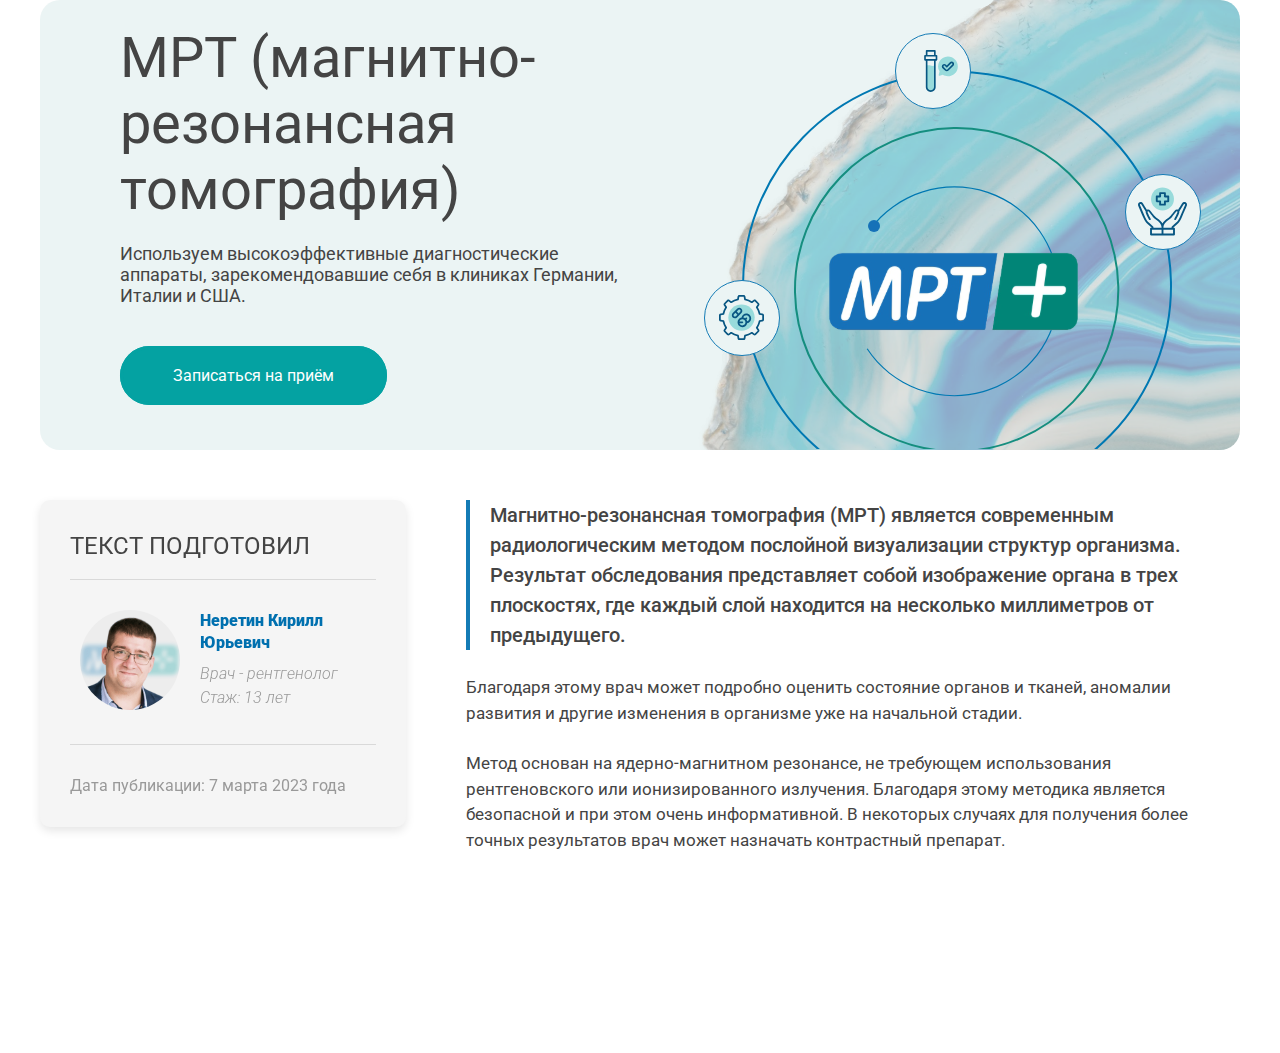
==== mrt.html @ 2c2c4a9b "final fix nevrolog.html, some for mrt.html" ====
<!DOCTYPE html>
<html lang="en">

<head>
    <meta charset="UTF-8">
    <meta http-equiv="X-UA-Compatible" content="IE=edge">
    <meta name="viewport" content="width=device-width, initial-scale=1.0">
    <title>Document</title>
    <link rel="stylesheet" href="css/styles.css">
    <link rel="stylesheet" href="css/slick.css" />
</head>

<body>
    <div class="container">
        <div class="first-banner">
            <div class="row">

                <div class="first-banner__text-block first-banner__text-block_mrt">
                    <h1>МРТ (магнитно-резонансная томография)</h1>
                    <h2>
                        Используем высокоэффективные диагностические аппараты, зарекомендовавшие себя в клиниках
                        Германии, Италии и США.
                    </h2>
                    <a href="#">Записаться на приём</a>
                </div>
                <div class="first-banner__image-block">
                    <img src="img/first-banner.svg">
                </div>
            </div>

        </div>

        <div class="row">
            <div class="sidebar-wrapper">
                <div class="sidebar">
                    <div class="article-review">
                        <h3>ТЕКСТ ПОДГОТОВИЛ</h3>
                        <a href="#">
                            <div class="row">
                                <div class="article-review__photo">
                                    <img src="img/kirill_neretin.png" alt="Криштопина Наталья Алексеевна">
                                </div>
                                <div class="article-review__text">
                                    <h5>Неретин Кирилл Юрьевич</h5>
                                    <p>Врач - рентгенолог</p>
                                    <p>Стаж: 13 лет</p>
                                </div>
                            </div>
                        </a>

                        <span>Дата публикации: 7 марта 2023 года</span>

                    </div>

                </div>
            </div>

            <div class="content">
                <blockquote>
                    Магнитно-резонансная томография (МРТ) является современным радиологическим методом послойной
                    визуализации структур организма. Результат обследования представляет собой изображение органа в трех
                    плоскостях, где каждый слой находится на несколько миллиметров от предыдущего.
                </blockquote>
                <p>
                    Благодаря этому врач может подробно оценить состояние органов и тканей, аномалии развития и другие
                    изменения в организме уже на начальной стадии.
                </p>
                <p>
                    Метод основан на ядерно-магнитном резонансе, не требующем использования рентгеновского или
                    ионизированного излучения. Благодаря этому методика является безопасной и при этом очень
                    информативной. В некоторых случаях для получения более точных результатов врач может назначать
                    контрастный препарат.
                </p>
            </div>
        </div>
    </div>

    <script src="js/jquery.js"></script>
    <script src="js/slick.js"></script>
    <script src="js/slider.js"></script>

</body>

</html>
---- css/styles.css ----
@import url("https://fonts.googleapis.com/css2?family=Roboto:wght@300;400;500;700&display=swap");
.container {
  width: 1620px;
  margin: 0 auto;
}
@media (max-width: 1640px) {
  .container {
    width: 1200px;
  }
}
@media (max-width: 1220px) {
  .container {
    width: 100%;
    padding: 15px;
  }
}

h1, h2, h3, h4 {
  font-style: normal;
  font-weight: 400;
}

h3 {
  font-weight: 400;
  font-size: 34px;
  margin-top: 25px;
}
@media (max-width: 1210px) {
  h3 {
    font-size: 24px;
  }
}

blockquote, h4 {
  margin-top: 25px;
  font-weight: 500;
  font-size: 20px;
  line-height: 150%;
  padding-left: 20px;
  border-left: 4px solid #147BB5;
}
@media (max-width: 1210px) {
  blockquote, h4 {
    font-size: 18px;
  }
}

img {
  -o-object-fit: cover;
     object-fit: cover;
}

.mt50 {
  margin-top: 50px;
}

.mt25 {
  margin-top: 25px;
}

* {
  margin: 0;
  padding: 0;
  border: 0;
  outline: none;
  color: #444444;
  box-sizing: border-box;
}

a {
  transition: 0.3s;
  text-decoration: none;
  color: #0070af;
}
a:hover {
  transition: 0.3s;
}
a:active {
  transition: 0.3s;
}

body {
  font-family: "Roboto";
  font-style: normal;
  font-weight: 400;
  color: #444444;
  padding-bottom: 200px;
}

.row {
  display: flex;
}

.first-banner {
  border-radius: 20px;
  height: 450px;
  background-color: #EBF4F4;
  background-image: url(../img/usp_background_element.png);
  background-position: 1000px;
  background-repeat: no-repeat;
  background-size: 44%;
  position: relative;
  padding-left: 80px;
}
@media (max-width: 1630px) {
  .first-banner {
    background-position: 600px;
    background-size: 57%;
  }
}
@media (max-width: 1210px) {
  .first-banner {
    background-image: none;
    height: 260px;
    background-color: white;
  }
}
@media (max-width: 600px) {
  .first-banner {
    padding: 20px;
    height: auto;
  }
}
.first-banner__text-block {
  width: 45%;
  margin-right: 80px;
}
@media (max-width: 1210px) {
  .first-banner__text-block {
    width: 100%;
  }
}
@media (max-width: 600px) {
  .first-banner__text-block {
    margin-right: 0px;
  }
}
.first-banner__image-block {
  width: 45%;
}
@media (max-width: 1210px) {
  .first-banner__image-block {
    display: none;
  }
}
.first-banner__image-block img {
  position: absolute;
  top: 33px;
}
.first-banner h1 {
  font-size: 56px;
  margin: 110px 0px 20px 0px;
}
@media (max-width: 1630px) {
  .first-banner h1 {
    margin: 75px 0px 20px 0px;
  }
}
@media (max-width: 1210px) {
  .first-banner h1 {
    font-size: 24px;
  }
}
@media (max-width: 600px) {
  .first-banner h1 {
    margin: 20px 0px 20px 0px;
  }
}
.first-banner__text-block_mrt h1 {
  font-size: 56px;
  margin: 70px 0px 20px 0px;
}
@media (max-width: 1630px) {
  .first-banner__text-block_mrt h1 {
    margin: 25px 0px 20px 0px;
  }
}
@media (max-width: 1210px) {
  .first-banner__text-block_mrt h1 {
    font-size: 24px;
  }
}
@media (max-width: 600px) {
  .first-banner__text-block_mrt h1 {
    margin: 20px 0px 20px 0px;
  }
}
.first-banner h2 {
  font-size: 18px;
  margin-bottom: 60px;
}
@media (max-width: 1210px) {
  .first-banner h2 {
    font-size: 16px;
  }
}
.first-banner a {
  border-radius: 50px;
  border: 3px solid #04A2A2;
  background-color: #04A2A2;
  color: white;
  font-size: 16px;
  padding: 17px 50px;
}
@media (max-width: 400px) {
  .first-banner a {
    padding: 15px;
  }
}
@media (max-width: 330px) {
  .first-banner a {
    padding: 10px;
  }
}
.first-banner a:hover {
  background-color: transparent;
  color: #444444;
  transition: 0.1s;
  cursor: pointer;
}

.sidebar-wrapper {
  width: 25%;
  padding-right: 30px;
  margin-top: 50px;
}
@media (max-width: 1630px) {
  .sidebar-wrapper {
    width: 33%;
  }
}
@media (max-width: 1210px) {
  .sidebar-wrapper {
    display: none;
  }
}

.sidebar {
  position: sticky;
  top: 20px;
}

.article-review {
  background: #F5F5F5;
  box-shadow: 0px 4px 10px rgba(0, 0, 0, 0.1);
  border-radius: 10px;
  padding: 30px;
}
.article-review h3 {
  font-weight: 400;
  font-size: 24px;
  line-height: 140%;
  text-transform: uppercase;
  color: #444444;
  border-bottom: 1px solid #D9D9D9;
  padding-bottom: 15px;
  margin-top: 0px;
}
.article-review h5 {
  font-weight: 900;
  font-size: 16px;
  line-height: 140%;
  color: #0070AF;
  margin-bottom: 10px;
}
.article-review p {
  font-style: italic;
  font-weight: 300;
  font-size: 16px;
  margin-bottom: 5px;
  color: #999999;
}
.article-review p:last-child {
  margin-bottom: 0px;
}
.article-review span:last-child {
  margin-bottom: 0;
}
.article-review span {
  border-top: 1px solid #D9D9D9;
  display: block;
  font-weight: 400;
  font-size: 16px;
  line-height: 140%;
  color: #999999;
  padding-top: 30px;
  margin-bottom: 10px;
}
.article-review img {
  width: 100px;
  height: 100px;
  border-radius: 50%;
}
.article-review .row {
  padding: 30px 0;
}
.article-review .article-review__photo {
  padding: 0px 10px;
}
.article-review .article-review__text {
  padding: 0px 10px;
}

.col50 {
  width: 50%;
  padding: 0px 15px;
}

.navigation {
  margin: 60px 0px;
}
.navigation ul {
  position: relative;
}
.navigation ul li {
  cursor: pointer;
  overflow: hidden;
  text-overflow: ellipsis;
  padding-left: 30px;
  white-space: nowrap;
  position: relative;
}
.navigation ul li::before {
  background: #e8e9ef;
  content: "";
  display: inline-block;
  height: 100%;
  left: 0;
  position: absolute;
  border-radius: 3px;
  width: 5px;
  transition: 0.3s;
}
.navigation ul li:not(:last-child) {
  margin-bottom: 20px;
}
.navigation ul li:hover::before {
  background: rgb(0, 112, 175);
}
.navigation ul:before {
  background: #e8e9ef;
  border-radius: 0 3px 3px 0;
  content: "";
  display: inline-block;
  height: 100%;
  left: 0;
  position: absolute;
  width: 5px;
}
.navigation h3 {
  font-weight: 400;
  font-size: 24px;
  line-height: 140%;
  text-transform: uppercase;
  color: #444444;
  padding-bottom: 15px;
}
.navigation a {
  color: #444444;
}
.navigation a:hover {
  color: #147BB5;
}

.stocks {
  max-width: 80%;
}
.stocks h3 {
  font-weight: 400;
  font-size: 24px;
  line-height: 140%;
  text-transform: uppercase;
  color: #444444;
  padding-bottom: 15px;
}
.stocks .item {
  padding: 0px;
  border-radius: 15px;
  box-shadow: 0px 2px 10px rgba(0, 0, 0, 0.05);
  border: 1px solid #e8e8e8;
  background: #F5F5F5;
  margin-bottom: 0px;
  height: 100%;
  transition: all 0.3s ease-out;
}
.stocks a {
  outline: none;
  color: #147BB5;
  text-decoration: underline;
}
.stocks .item a {
  text-decoration: none;
  color: inherit;
  display: block;
  height: 100%;
  position: relative;
}
.stocks .item .img {
  width: 100%;
}
.stocks .item .img img {
  width: 100%;
  border-radius: 15px 15px 0px 0px;
}
.stocks .item .date {
  margin: 15px 15px;
  color: #909090;
  font-size: 12px;
}
.stocks .item .h2 {
  font-size: 18px;
  font-weight: 400;
  margin: 15px 15px 15px 15px;
  color: #0070AF;
}
.stocks .item .text {
  font-size: 12px;
  margin: 0 15px 0px 15px;
  color: #444444;
  align-items: flex-end;
  display: flex;
  flex-wrap: wrap;
  padding-bottom: 15px;
}

.content {
  width: 50%;
  padding: 0px 30px;
  margin-top: 25px;
}
@media (max-width: 1630px) {
  .content {
    width: 67%;
  }
}
@media (max-width: 1210px) {
  .content {
    width: 100%;
  }
}
@media (max-width: 600px) {
  .content {
    padding: 0px;
  }
}
.content p {
  margin-top: 25px;
  font-style: normal;
  font-weight: 400;
  font-size: 17px;
  line-height: 150%;
}
@media (max-width: 1210px) {
  .content p {
    font-size: 16px;
  }
}

.favors_list__name {
  width: 65%;
}
.favors_list__price {
  width: 12%;
  font-weight: 600;
  margin: auto 0px;
}
.favors_list__order {
  width: 23%;
  text-align: right;
  margin: auto 0px;
}
.favors_list__order a {
  font-size: 15px;
  color: #04A2A2;
  border: 2px solid #04A2A2;
  background-color: transparent;
  padding: 10px 22px;
  border-radius: 20px;
  font-weight: 500;
}
.favors_list__order a:hover {
  color: white;
  background-color: #04A2A2;
}
.favors_list__order_a-img {
  display: none;
}
@media (max-width: 650px) {
  .favors_list__order a {
    border: 2px solid #04A2A2;
    border-radius: 50px;
    padding: 10px;
    background-color: #04A2A2;
  }
  .favors_list__order a img {
    width: 40px;
    position: absolute;
    top: 5px;
    right: 1px;
  }
  .favors_list__order_a-text {
    display: none;
  }
  .favors_list__order_a-img {
    display: block;
    width: 50px;
    position: relative;
    height: 50px;
    top: -20px;
  }
}
@media (max-width: 650px) {
  .favors_list__order {
    width: 13%;
    height: 10px;
  }
  .favors_list__price {
    width: 22%;
  }
}
@media (max-width: 400px) {
  .favors_list__name {
    width: 50%;
  }
  .favors_list__order {
    width: 20%;
  }
  .favors_list__price {
    width: 30%;
  }
}
.favors_list li {
  list-style-type: none;
  padding: 24px;
  border-radius: 10px;
  font-size: 17px;
  line-height: 19.92px;
  margin-top: 20px;
  background-color: #EFF5F8;
}
@media (max-width: 650px) {
  .favors_list li:not(:last-child) a {
    float: right;
  }
}
.favors_list li:last-child {
  background-color: #FFF8B7;
}
.favors_list li:last-child .favors_list__name {
  width: 50%;
  margin: -13px 0px;
}
.favors_list li:last-child .favors_list__order {
  width: 50%;
}
.favors_list li:last-child .favors_list__order a {
  background-color: #04A2A2;
  color: white;
}
.favors_list li:last-child .favors_list__order a:hover {
  color: #04A2A2;
  background-color: transparent;
}
.favors_list li:last-child img {
  height: 42px;
}
.favors_list li:last-child img:last-child {
  display: none;
}
@media (max-width: 650px) {
  .favors_list li:last-child .favors_list__name {
    width: 40%;
  }
  .favors_list li:last-child .favors_list__order {
    width: 60%;
    height: auto;
  }
}
@media (max-width: 400px) {
  .favors_list li:last-child img {
    display: none;
  }
  .favors_list li:last-child img:last-child {
    display: block;
  }
  .favors_list li:last-child .favors_list__name {
    width: 20%;
  }
  .favors_list li:last-child .favors_list__order {
    width: 80%;
  }
}

.call-to-action-stock-for-first-buy {
  margin-top: 50px;
  height: 230px;
  background-image: url(../img/call-to-action-stock-for-first-buy.png);
  background-position-y: 500px;
  border-radius: 10px;
  color: white;
  overflow: hidden;
  max-width: 720px;
}
@media (max-width: 650px) {
  .call-to-action-stock-for-first-buy {
    height: auto;
  }
}
.call-to-action-stock-for-first-buy .gradient {
  background: radial-gradient(ellipse farthest-side at 194px 113px, rgba(0, 0, 0, 0.9), rgba(0, 0, 0, 0));
  width: 100%;
  height: 100%;
  padding-left: 40px;
  padding-top: 20px;
}
@media (max-width: 650px) {
  .call-to-action-stock-for-first-buy .gradient {
    padding-left: 20px;
  }
}
.call-to-action-stock-for-first-buy h3 {
  font-weight: 500;
  font-size: 30px;
  color: white;
  margin-bottom: 10px;
}
.call-to-action-stock-for-first-buy h5 {
  color: white;
  font-weight: 400;
  font-size: 17px;
  margin-bottom: 40px;
}
.call-to-action-stock-for-first-buy a {
  text-decoration: none;
  font-weight: 500;
  font-size: 16px;
  background-color: #04A2A2;
  border: 4px solid #04A2A2;
  color: white;
  padding: 15px 40px;
  border-radius: 50px;
}
@media (max-width: 340px) {
  .call-to-action-stock-for-first-buy a {
    padding: 15px 20px;
  }
}
.call-to-action-stock-for-first-buy a:hover {
  background-color: transparent;
}
.call-to-action-stock-for-first-buy img {
  display: grid;
  position: relative;
  top: -100px;
}
@media (max-width: 650px) {
  .call-to-action-stock-for-first-buy img {
    top: 30px;
  }
}
.call-to-action-stock-for-first-buy__prices {
  position: relative;
  top: -28px;
  right: -52%;
  line-height: 24px;
  color: white;
  font-weight: 500;
  font-size: 30px;
  text-align: center;
}
@media (max-width: 650px) {
  .call-to-action-stock-for-first-buy__prices {
    top: 0;
    margin-top: 100px;
  }
}
@media (max-width: 349px) {
  .call-to-action-stock-for-first-buy__prices {
    margin-top: 0px;
    height: 100px;
    top: -70px;
    right: -70px;
  }
}
.call-to-action-stock-for-first-buy__prices s {
  color: white;
  font-size: 16px;
}

.ul-with-blue-circles {
  padding-top: 15px;
}
.ul-with-blue-circles li {
  list-style-image: url(../img/circle.svg);
  list-style-position: inside;
  font-size: 17px;
  line-height: 35px;
}

.call-to-action-get-consult {
  margin-top: 50px;
  max-width: 720px;
  height: 320px;
  background-image: url(../img/call-to-action-stock-for-first-buy.png);
  border-radius: 10px;
  color: white;
  overflow: hidden;
}
@media (max-width: 700px) {
  .call-to-action-get-consult {
    display: none;
  }
}
.call-to-action-get-consult b {
  color: white;
}
.call-to-action-get-consult .gradient {
  background: radial-gradient(ellipse farthest-side at 194px 153px, rgba(0, 0, 0, 0.9), rgba(0, 0, 0, 0));
  width: 100%;
  height: 100%;
  padding-left: 40px;
  padding-top: 20px;
}
.call-to-action-get-consult h3 {
  font-weight: 500;
  font-size: 30px;
  color: white;
  margin-bottom: 10px;
}
.call-to-action-get-consult h5 {
  color: white;
  font-weight: 400;
  font-size: 17px;
  line-height: 150%;
  margin-bottom: 40px;
}
.call-to-action-get-consult h5:last-child {
  margin-top: 30px;
}
.call-to-action-get-consult input {
  padding: 12.5px 30px;
  border-radius: 50px;
  max-width: 224px;
  margin-right: 15px;
}
.call-to-action-get-consult a {
  text-decoration: none;
  font-weight: 500;
  font-size: 16px;
  background-color: #04A2A2;
  border: 4px solid #04A2A2;
  color: white;
  padding: 9.5px 35px;
  border-radius: 50px;
}
.call-to-action-get-consult a:hover {
  background-color: transparent;
}

.call-to-action-dont-late {
  margin-top: 50px;
  height: auto;
  background-image: url(../img/call-to-action-stock-for-first-buy.png);
  border-radius: 10px;
  color: white;
  overflow: hidden;
  text-align: center;
  display: none;
}
@media (max-width: 700px) {
  .call-to-action-dont-late {
    display: block;
  }
}
.call-to-action-dont-late .gradient {
  background: radial-gradient(ellipse farthest-side at 270px 100px, rgba(0, 0, 0, 0.9), rgba(0, 0, 0, 0));
  width: 100%;
  height: 100%;
  padding-left: 10px;
  padding-right: 10px;
  padding-top: 20px;
  padding-bottom: 50px;
}
.call-to-action-dont-late h3 {
  font-weight: 500;
  font-size: 26px;
  color: white;
  margin-bottom: 10px;
}
.call-to-action-dont-late h5 {
  color: white;
  font-weight: 400;
  font-size: 16px;
  line-height: 150%;
  margin-bottom: 40px;
}
.call-to-action-dont-late a {
  text-decoration: none;
  font-weight: 500;
  font-size: 16px;
  background-color: #04A2A2;
  border: 4px solid #04A2A2;
  color: white;
  padding: 9.5px 27.3px;
  border-radius: 50px;
}

.prev,
.next {
  position: absolute;
  top: 30%;
  height: 50px;
  width: 50px;
  z-index: 1;
  cursor: pointer;
}

.prev {
  left: -80px;
}

.next {
  right: -80px;
}

.diagnostic-slider {
  margin-top: 25px;
}
.diagnostic-slider__element {
  font-size: 17px;
  padding: 8px;
  font-weight: 500;
}
.diagnostic-slider__element a {
  font-weight: 400;
  line-height: 40px;
  text-decoration: underline;
}
.diagnostic-slider__image {
  width: 100%;
  border-radius: 20px;
  height: 200px;
  -o-object-fit: cover;
     object-fit: cover;
  margin-bottom: 15px;
}

@media (max-width: 700px) {
  .equipment {
    display: none;
  }
}
.equipment__element {
  background-color: #F5F5F5;
  border-radius: 10px;
  margin-top: 25px;
  font-weight: 600;
  font-size: 17px;
}
.equipment__element img {
  width: 280px;
  height: 300px;
  border-radius: 10px 0px 0px 10px;
}
.equipment__element ul {
  margin-top: 15px;
  font-weight: 400;
  font-size: 15px;
  list-style-position: inside;
}
.equipment__element li {
  padding-bottom: 7px;
}
.equipment__text {
  padding: 28px;
}

.equipment-slider_wrapper {
  display: none;
}
@media (max-width: 700px) {
  .equipment-slider_wrapper {
    display: block;
  }
}

.equipment-slider__element {
  background-color: #F5F5F5;
  border-radius: 10px;
  margin-top: 25px;
  font-weight: 600;
  font-size: 17px;
}
.equipment-slider__element img {
  width: 100%;
  height: 300px;
  border-radius: 10px 10px 0px 0px;
}
.equipment-slider__element ul {
  margin-top: 15px;
  font-weight: 400;
  font-size: 15px;
  list-style-position: inside;
}
.equipment-slider__element li {
  padding-bottom: 7px;
}
.equipment-slider__text {
  padding: 28px;
}

.img-block {
  width: 100%;
  margin-top: 25px;
  border-radius: 10px;
}

.call-to-action-order-now {
  margin-top: 50px;
  max-width: 720px;
  background-image: url(../img/call-to-action-order-now.png);
  background-position-y: 500px;
  border-radius: 10px;
  color: white;
  overflow: hidden;
  text-align: center;
  height: auto;
}
.call-to-action-order-now .gradient {
  background: radial-gradient(ellipse farthest-side at 340px 110px, rgba(0, 0, 0, 0.9), rgba(0, 0, 0, 0));
  width: 100%;
  height: 100%;
  padding: 20px 20px 60px 20px;
}
@media (max-width: 700px) {
  .call-to-action-order-now .gradient {
    background: radial-gradient(ellipse farthest-side at 225px 110px, rgba(0, 0, 0, 0.9), rgba(0, 0, 0, 0));
  }
}
.call-to-action-order-now h3 {
  font-weight: 500;
  font-size: 30px;
  color: white;
  margin-bottom: 10px;
}
@media (max-width: 700px) {
  .call-to-action-order-now h3 {
    font-size: 26px;
  }
}
.call-to-action-order-now h5 {
  color: white;
  font-weight: 400;
  font-size: 17px;
  margin-bottom: 40px;
}
@media (max-width: 700px) {
  .call-to-action-order-now h5 {
    font-size: 16px;
  }
}
.call-to-action-order-now a {
  text-decoration: none;
  font-weight: 500;
  font-size: 16px;
  background-color: #04A2A2;
  border: 4px solid #04A2A2;
  color: white;
  padding: 10px 28px;
  border-radius: 50px;
}
.call-to-action-order-now a:hover {
  background-color: transparent;
}
.call-to-action-order-now img {
  display: grid;
  position: relative;
  top: -125px;
  right: -515px;
}
.call-to-action-order-now__prices {
  position: relative;
  top: -201px;
  right: -280px;
  line-height: 24px;
  color: white;
  font-weight: 500;
  font-size: 30px;
  text-align: center;
}
.call-to-action-order-now__prices s {
  color: white;
  font-size: 16px;
}

.doctors-slider__element_wrapper {
  padding: 10px;
}

.doctors-slider__element {
  text-align: center;
  color: #9A9A9A;
  font-size: 14px;
  border: 1px solid #D9D9D9;
  border-radius: 10px;
}
.doctors-slider__element img {
  width: 100%;
  border-radius: 10px 10px 0px 0px;
}
.doctors-slider__element div {
  margin-top: 10px;
}
.doctors-slider__element .doctor_exp {
  color: #444444;
  background-color: #F5F5F5;
  padding: 8px;
  margin: 0px 45px;
  margin-top: 10px;
  border-radius: 6px;
}
.doctors-slider__element .doctor_bill:hover {
  background-color: transparent;
  color: black;
}
.doctors-slider__element div:last-child {
  margin: 30px 0px;
}
.doctors-slider__element a {
  font-size: 16px;
  padding-top: 20px;
  font-weight: 500;
  text-decoration: none;
  color: #147BB5;
}
.doctors-slider__element .doctor_bill {
  background-color: #04A2A2;
  border: 2px solid #04A2A2;
  color: white;
  padding: 10px 20px;
  font-size: 14px;
  font-weight: 400;
  border-radius: 50px;
}

.background_green {
  background-color: #EBF4F4;
}

.background_blue {
  background-color: #EFF5F8;
}

.whywe-element {
  display: flex;
  height: 280px;
}
@media (max-width: 800px) {
  .whywe-element {
    display: block;
    height: 200px;
    margin-bottom: 210px;
  }
}
@media (max-width: 800px) {
  .whywe-element {
    height: 170px;
  }
}
@media (max-width: 550px) {
  .whywe-element {
    height: 120px;
  }
}
@media (max-width: 450px) {
  .whywe-element {
    height: 140px;
  }
}
@media (max-width: 390px) {
  .whywe-element {
    height: 130px;
  }
}
.whywe-element__img-block {
  width: 35%;
  padding: 20px 20px 0px 20px;
}
@media (max-width: 800px) {
  .whywe-element__img-block {
    height: 200px;
  }
}
@media (max-width: 550px) {
  .whywe-element__img-block {
    height: 130px;
  }
}
@media (max-width: 390px) {
  .whywe-element__img-block {
    height: 130px;
  }
}
.whywe-element__img-block img {
  width: 230px;
  border-radius: 10px;
  position: relative;
  top: -20px;
}
@media (max-width: 800px) {
  .whywe-element__img-block img {
    width: 210px;
  }
}
@media (max-width: 550px) {
  .whywe-element__img-block img {
    width: 150px;
  }
}
@media (max-width: 390px) {
  .whywe-element__img-block img {
    width: 115px;
    top: 0px;
  }
}
.whywe-element__img-block_r_phone {
  display: none;
}
@media (max-width: 800px) {
  .whywe-element__img-block_r_phone {
    display: block;
    position: relative;
    left: 65%;
  }
  .whywe-element__img-block_r_pc {
    display: none;
  }
}
@media (max-width: 750px) {
  .whywe-element__img-block_r_phone {
    left: 60%;
  }
}
@media (max-width: 650px) {
  .whywe-element__img-block_r_phone {
    left: 55%;
  }
}
.whywe-element__text-block {
  padding: 35px;
  border-radius: 10px;
  height: 250px;
}
@media (max-width: 800px) {
  .whywe-element__text-block {
    height: auto;
  }
}
@media (max-width: 390px) {
  .whywe-element__text-block {
    padding: 15px;
    padding-top: 20px;
  }
}
.whywe-element__text-block h5 {
  font-weight: 600;
  font-size: 18px;
  line-height: 150%;
}
@media (max-width: 800px) {
  .whywe-element__text-block h5 {
    position: relative;
    top: -160px;
    right: -227px;
    width: 60%;
    height: 20px;
  }
}
@media (max-width: 550px) {
  .whywe-element__text-block h5 {
    top: -136px;
    right: -150px;
  }
}
@media (max-width: 390px) {
  .whywe-element__text-block h5 {
    top: -110px;
    right: -130px;
  }
}
@media (max-width: 800px) {
  .whywe-element__text-block_r h5 {
    right: 0px;
  }
}
.whywe-element__text-block ul {
  list-style-position: inside;
  margin-top: 15px;
  font-weight: 400;
  font-size: 16px;
  line-height: 19px;
}
@media (max-width: 800px) {
  .whywe-element__text-block ul {
    margin-top: -15px;
  }
}
.whywe-element__text-block ul li {
  padding-bottom: 7px;
}

@media (max-width: 700px) {
  .feedback .row {
    display: block;
  }
}
.feedback__stars {
  width: 50%;
}
@media (max-width: 700px) {
  .feedback__stars {
    width: 100%;
    padding-right: 18px;
  }
}
.feedback__stars_text {
  font-weight: 600;
  font-size: 60px;
}
@media (max-width: 700px) {
  .feedback__stars_text {
    font-size: 40px;
  }
}
.feedback__stars img {
  width: 34px;
  height: 34px;
}
@media (max-width: 800px) {
  .feedback__stars img {
    width: 25px;
    height: 25px;
  }
}
.feedback__stars_sub-text {
  font-size: 16px;
  line-height: 22px;
}
.feedback__stars a {
  text-decoration: none;
  font-weight: 500;
  font-size: 16px;
  background-color: #04A2A2;
  border: 4px solid #04A2A2;
  color: white;
  padding: 8.5px 68.3px;
  border-radius: 50px;
  line-height: 100px;
}
.feedback__stars a:hover {
  background-color: transparent;
  color: black;
}
.feedback__lines {
  width: 50%;
  padding-left: 18px;
  font-size: 17px;
  line-height: 40px;
  padding-top: 80px;
}
@media (max-width: 700px) {
  .feedback__lines {
    width: 100%;
    padding: 0;
  }
}
.feedback__lines img {
  width: 100%;
}

.feedback-slider {
  margin-top: 50px;
}
.feedback-slider .prev, .feedback-slider .next {
  top: 40%;
}
.feedback-slider__element {
  background: #F5F5F5;
  padding: 60px 40px;
  border-radius: 10px;
}
.feedback-slider__element_name {
  font-weight: 600;
  font-size: 18px;
}
.feedback-slider__element_date {
  padding-top: 5px;
  font-weight: 400;
  font-size: 15px;
  color: #9A9A9A;
}
.feedback-slider__element_date img {
  display: inline-block;
  width: 18px;
  position: relative;
  top: 1px;
}
.feedback-slider__element_feedback {
  padding-top: 20px;
  font-size: 18px;
  line-height: 27px;
}

.may-be-interesting {
  padding-bottom: 50px;
}
.may-be-interesting h3 {
  padding-bottom: 20px;
}
.may-be-interesting a {
  white-space: nowrap;
  padding: 8px 24.2px;
  color: black;
  border: 2px solid #D9D9D9;
  border-radius: 50px;
  margin-right: 15px;
  margin-top: 15px;
}
.may-be-interesting a:hover {
  color: #147BB5;
  border: 2px solid #147BB5;
}
.may-be-interesting_a_wrapper {
  display: flex;
  flex-wrap: wrap;
}

.licence-slider {
  padding-top: 50px;
}
.licence-slider .prev, .licence-slider .next {
  top: 50%;
}
.licence-slider_img {
  width: 95%;
  border: 2px solid #D9D9D9;
  border-radius: 10px;
}

.call-to-action-order-now-large {
  margin-top: 50px;
  border-radius: 20px;
  background: linear-gradient(99.52deg, rgba(0, 112, 175, 0.8) 16.73%, #0070AF 69.56%);
  box-shadow: 0px 4px 10px rgba(0, 0, 0, 0.1);
  position: relative;
  padding: 60px;
}
@media (max-width: 1000px) {
  .call-to-action-order-now-large {
    padding: 10px 30px 40px 30px;
    margin-right: -15px;
    margin-left: -15px;
  }
}
.call-to-action-order-now-large_text {
  width: 55%;
}
@media (max-width: 1000px) {
  .call-to-action-order-now-large_text {
    width: 100%;
  }
}
.call-to-action-order-now-large b {
  color: white;
}
.call-to-action-order-now-large h3 {
  font-weight: 300;
  font-size: 44px;
  line-height: 110%;
  color: #ffffff;
  margin-bottom: 30px;
}
@media (max-width: 800px) {
  .call-to-action-order-now-large h3 {
    font-size: 28px;
  }
}
.call-to-action-order-now-large p {
  font-size: 22px;
  font-weight: 300;
  margin-bottom: 30px;
  color: #ffffff;
}
@media (max-width: 800px) {
  .call-to-action-order-now-large p {
    font-size: 18px;
  }
}
.call-to-action-order-now-large button {
  background-color: #ffffff;
  border-radius: 40px;
  font-size: 18px;
  text-align: center;
  padding: 8px 20px;
  color: #338cbf;
  border: 1px solid #ffffff;
  font-weight: 600;
  text-decoration: none;
  transition: 0.3s;
}
@media (max-width: 384px) {
  .call-to-action-order-now-large button {
    padding: 8px 40px;
  }
}
@media (max-width: 350px) {
  .call-to-action-order-now-large button {
    padding: 8px 20px;
  }
}
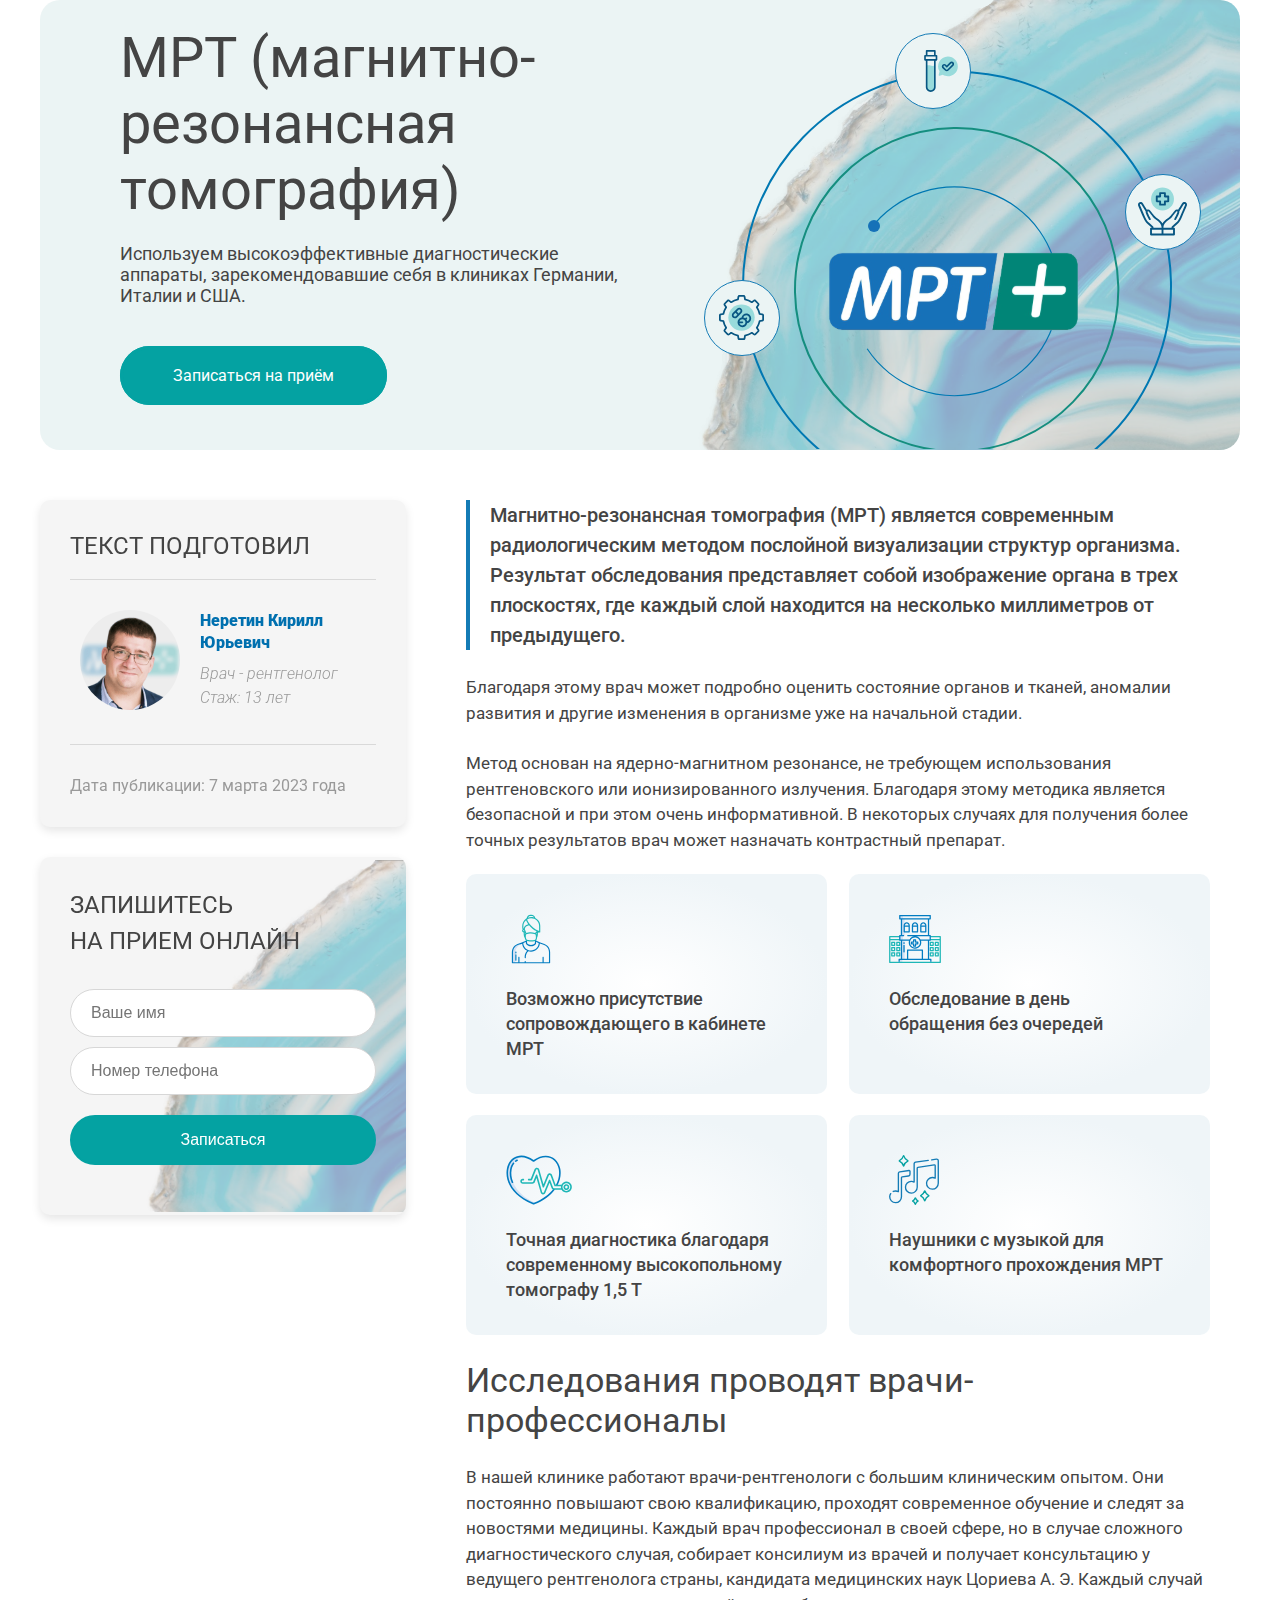
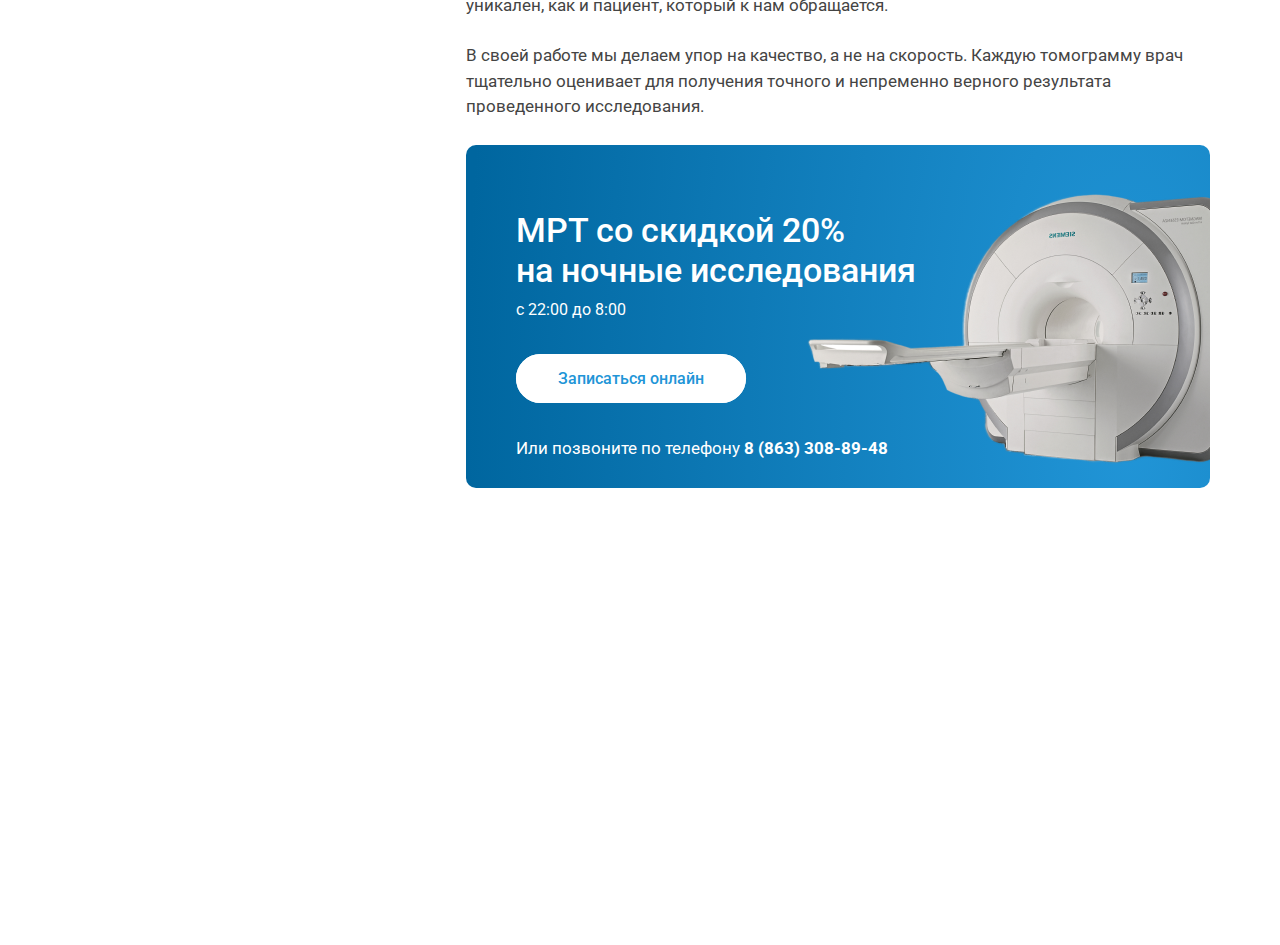
==== commit cc5794d5: "some for mrt.html with adaptive" ====
--- a/mrt.html
+++ b/mrt.html
@@ -51,7 +51,12 @@
                         <span>Дата публикации: 7 марта 2023 года</span>
 
                     </div>
-
+                    <div class="call-to-action-sidebar">
+                        <h3>ЗАПИШИТЕСЬ <br> НА ПРИЕМ ОНЛАЙН</h3>
+                        <input type="text" placeholder="Ваше имя">
+                        <input type="text" placeholder="Номер телефона">
+                        <button>Записаться</button>
+                    </div>
                 </div>
             </div>
 
@@ -71,6 +76,71 @@
                     информативной. В некоторых случаях для получения более точных результатов врач может назначать
                     контрастный препарат.
                 </p>
+                <div class="our-advantages">
+                    <div class="our-advantages_element">
+                        <div class="our-advantages_element_img">
+                            <img src="img/advantages/1.svg">
+                        </div>
+                        <div class="our-advantages_element_text">
+                            Возможно присутствие сопровождающего в кабинете МРТ
+                        </div>
+                    </div>
+                    <div class="our-advantages_element">
+                        <div class="our-advantages_element_img">
+
+                            <img src="img/advantages/2.svg">
+                        </div>
+                        <div class="our-advantages_element_text">
+                            Обследование в день обращения без очередей
+                        </div>
+                    </div>
+                    <div class="our-advantages_element">
+                        <div class="our-advantages_element_img">
+
+                            <img src="img/advantages/3.svg">
+                        </div>
+                        <div class="our-advantages_element_text">
+                            Точная диагностика благодаря современному высокопольному томографу 1,5 Т
+                        </div>
+                    </div>
+                    <div class="our-advantages_element">
+                        <div class="our-advantages_element_img">
+                            <img src="img/advantages/4.svg">
+                        </div>
+                        <div class="our-advantages_element_text">
+                            Наушники с музыкой для комфортного прохождения МРТ
+                        </div>
+                    </div>
+                </div>
+                <h3>
+                    Исследования проводят врачи-профессионалы
+                </h3>
+                <p>
+                    В нашей клинике работают врачи-рентгенологи с большим клиническим опытом. Они постоянно повышают
+                    свою квалификацию, проходят современное обучение и следят за новостями медицины. Каждый врач
+                    профессионал в своей сфере, но в случае сложного диагностического случая, собирает консилиум из
+                    врачей и получает консультацию у ведущего рентгенолога страны, кандидата медицинских наук Цориева А.
+                    Э. Каждый случай уникален, как и пациент, который к нам обращается.
+                </p>
+                <p>
+                    В своей работе мы делаем упор на качество, а не на скорость. Каждую томограмму врач тщательно
+                    оценивает
+                    для получения точного и непременно верного результата проведенного исследования.
+                </p>
+                <div class="call-to-action-night">
+                    <h3>
+                        МРТ со скидкой 20% <br> на ночные исследования
+                    </h3>
+                    <div class="call-to-action-night_time">
+                        с 22:00 до 8:00
+                    </div>
+                    <a href="#">Записаться онлайн</a>
+                    <div class="call-to-action-night_number">
+                        Или позвоните по телефону <b>8 (863) 308-89-48</b>
+                    </div>
+                    <img src="img/mrt.png">
+                </div>
+
             </div>
         </div>
     </div>
--- a/css/styles.css
+++ b/css/styles.css
@@ -803,6 +803,51 @@
   color: white;
   padding: 9.5px 27.3px;
   border-radius: 50px;
+}
+
+.call-to-action-sidebar {
+  box-shadow: 0px 4px 10px rgba(0, 0, 0, 0.1);
+  background-color: #F5F5F5;
+  border-radius: 10px;
+  padding: 30px;
+  margin-top: 30px;
+  background-image: url(../img/usp_background_element.png);
+  background-position: 61px;
+  background-repeat: no-repeat;
+  background-size: 144%;
+}
+.call-to-action-sidebar h3 {
+  font-size: 24px;
+  line-height: 150%;
+  margin: 0px;
+  margin-bottom: 20px;
+}
+.call-to-action-sidebar input {
+  width: 100%;
+  border: 1px solid #D7D7D7;
+  border-radius: 50px;
+  padding: 14px 20px;
+  margin-top: 10px;
+  font-size: 16px;
+}
+.call-to-action-sidebar button {
+  display: block;
+  width: 100%;
+  padding: 14px 20px;
+  margin-top: 20px;
+  margin-bottom: 20px;
+  font-size: 16px;
+  background-color: #04A2A2;
+  border: 2px solid #04A2A2;
+  color: white;
+  border-radius: 50px;
+  transition: 0.3s;
+}
+.call-to-action-sidebar button:hover {
+  transition: 0.3s;
+  background-color: transparent;
+  text-shadow: 0px 0px 10px black;
+  cursor: pointer;
 }
 
 .prev,
@@ -1417,4 +1462,110 @@
   .call-to-action-order-now-large button {
     padding: 8px 20px;
   }
+}
+
+.our-advantages {
+  display: flex;
+  flex-wrap: wrap;
+  justify-content: space-between;
+}
+.our-advantages_element {
+  margin-top: 21px;
+  width: 48.5%;
+  height: 220px;
+  background: radial-gradient(50% 50% at 50% 50%, #FFFFFF 0%, #EFF5F8 100%);
+  border-radius: 10px;
+  padding: 40px;
+}
+.our-advantages_element_text {
+  font-weight: 500;
+  font-size: 18px;
+  line-height: 140%;
+  margin-top: 8px;
+}
+@media (max-width: 800px) {
+  .our-advantages_element {
+    width: 100%;
+    height: auto;
+    display: flex;
+  }
+  .our-advantages_element_text {
+    width: 80%;
+  }
+  .our-advantages_element_img {
+    width: 20%;
+  }
+}
+@media (max-width: 420px) {
+  .our-advantages_element {
+    padding: 20px;
+  }
+  .our-advantages_element_text {
+    width: 70%;
+  }
+  .our-advantages_element_img {
+    width: 30%;
+  }
+}
+.our-advantages_element img {
+  height: 50px;
+  margin-bottom: 10px;
+}
+
+.call-to-action-night {
+  background: radial-gradient(89.2% 486.94% at 89.2% 81.62%, #2195D7 0%, #00669F 100%);
+  padding: 40px 0px 30px 50px;
+  color: white;
+  border-radius: 10px;
+  margin-top: 25px;
+}
+@media (max-width: 830px) {
+  .call-to-action-night {
+    padding: 25px;
+  }
+}
+.call-to-action-night img {
+  float: right;
+  position: relative;
+  top: -274px;
+}
+@media (max-width: 830px) {
+  .call-to-action-night img {
+    display: none;
+  }
+}
+.call-to-action-night h3 {
+  color: white;
+  font-weight: 500;
+}
+.call-to-action-night_time {
+  color: white;
+  margin-top: 10px;
+  margin-bottom: 50px;
+}
+.call-to-action-night a {
+  color: #2195D7;
+  background-color: white;
+  border: 2px solid white;
+  padding: 13px 40px;
+  border-radius: 50px;
+  font-weight: 500;
+}
+@media (max-width: 830px) {
+  .call-to-action-night a {
+    padding: 8px 20px;
+  }
+}
+.call-to-action-night a:hover {
+  cursor: pointer;
+  color: white;
+  background-color: #2195D7;
+}
+.call-to-action-night_number {
+  margin-top: 50px;
+  font-size: 17px;
+  color: white;
+}
+.call-to-action-night_number b {
+  color: white;
 }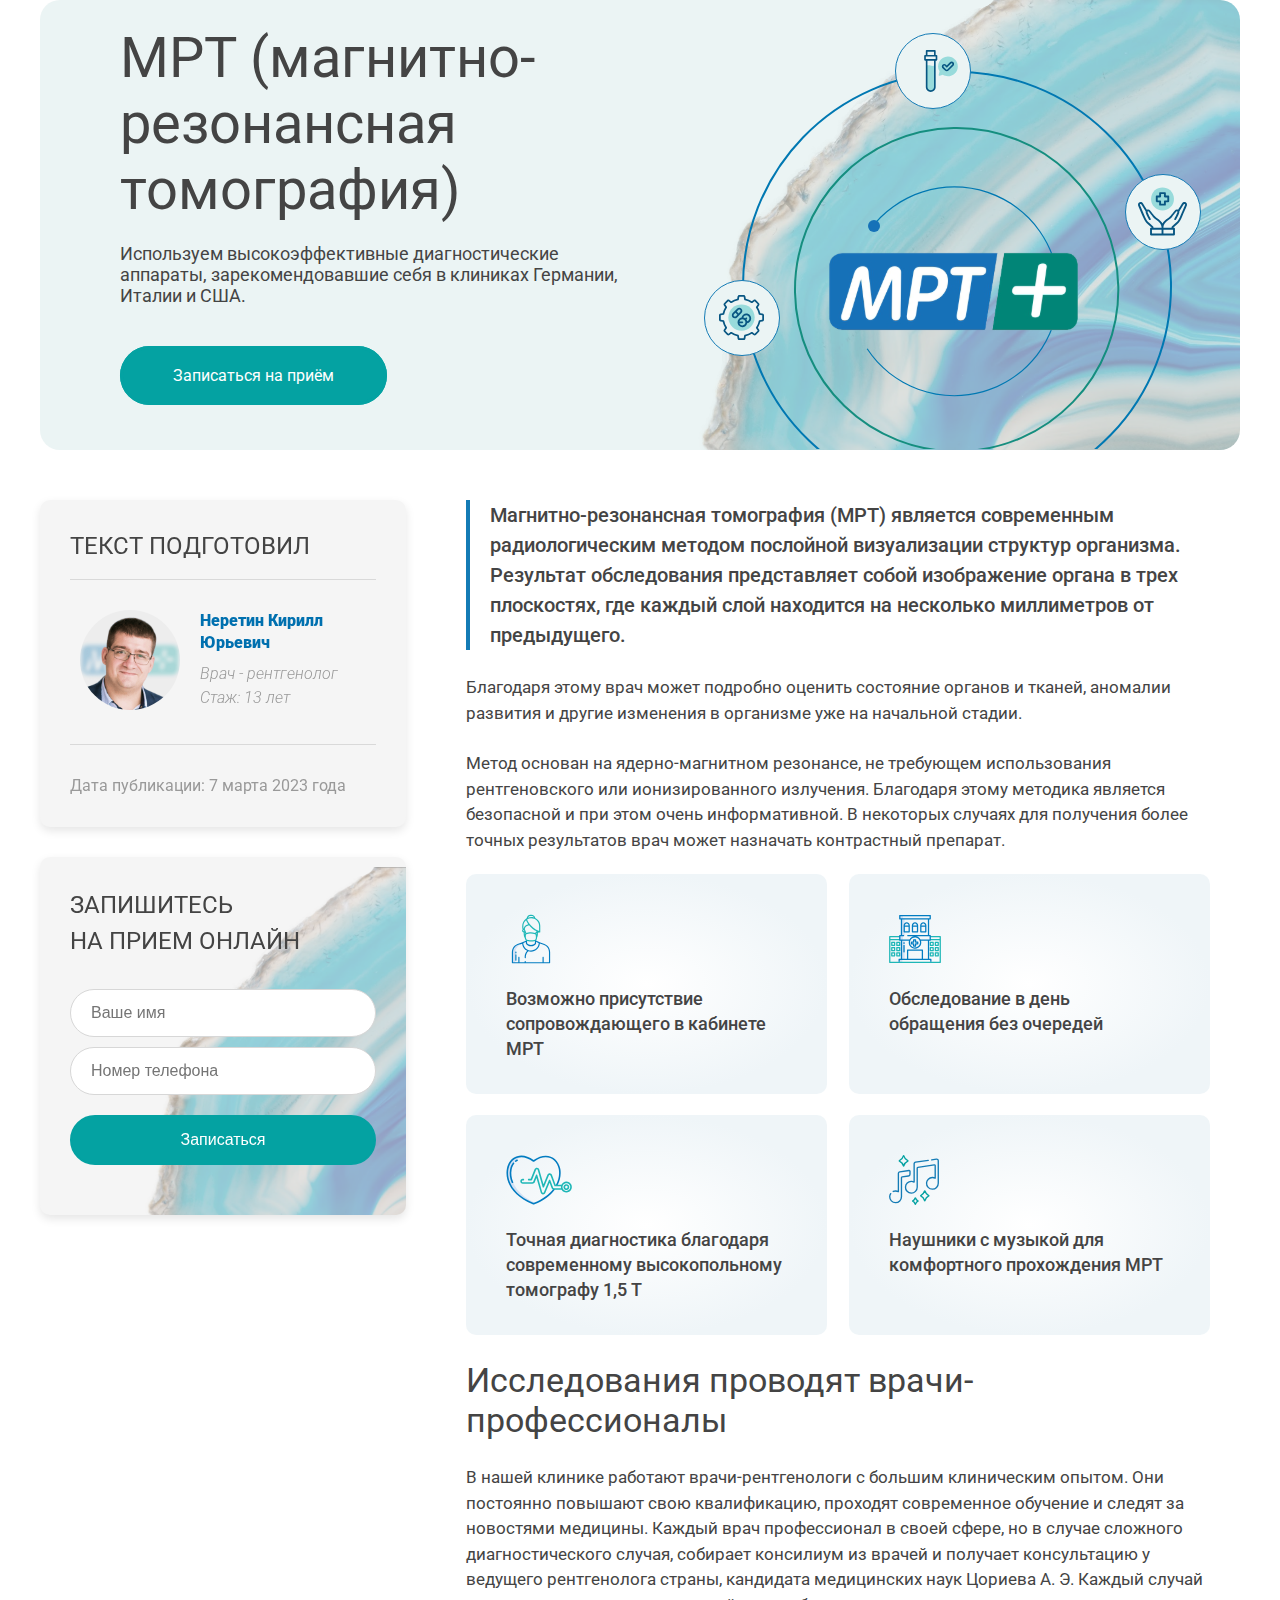
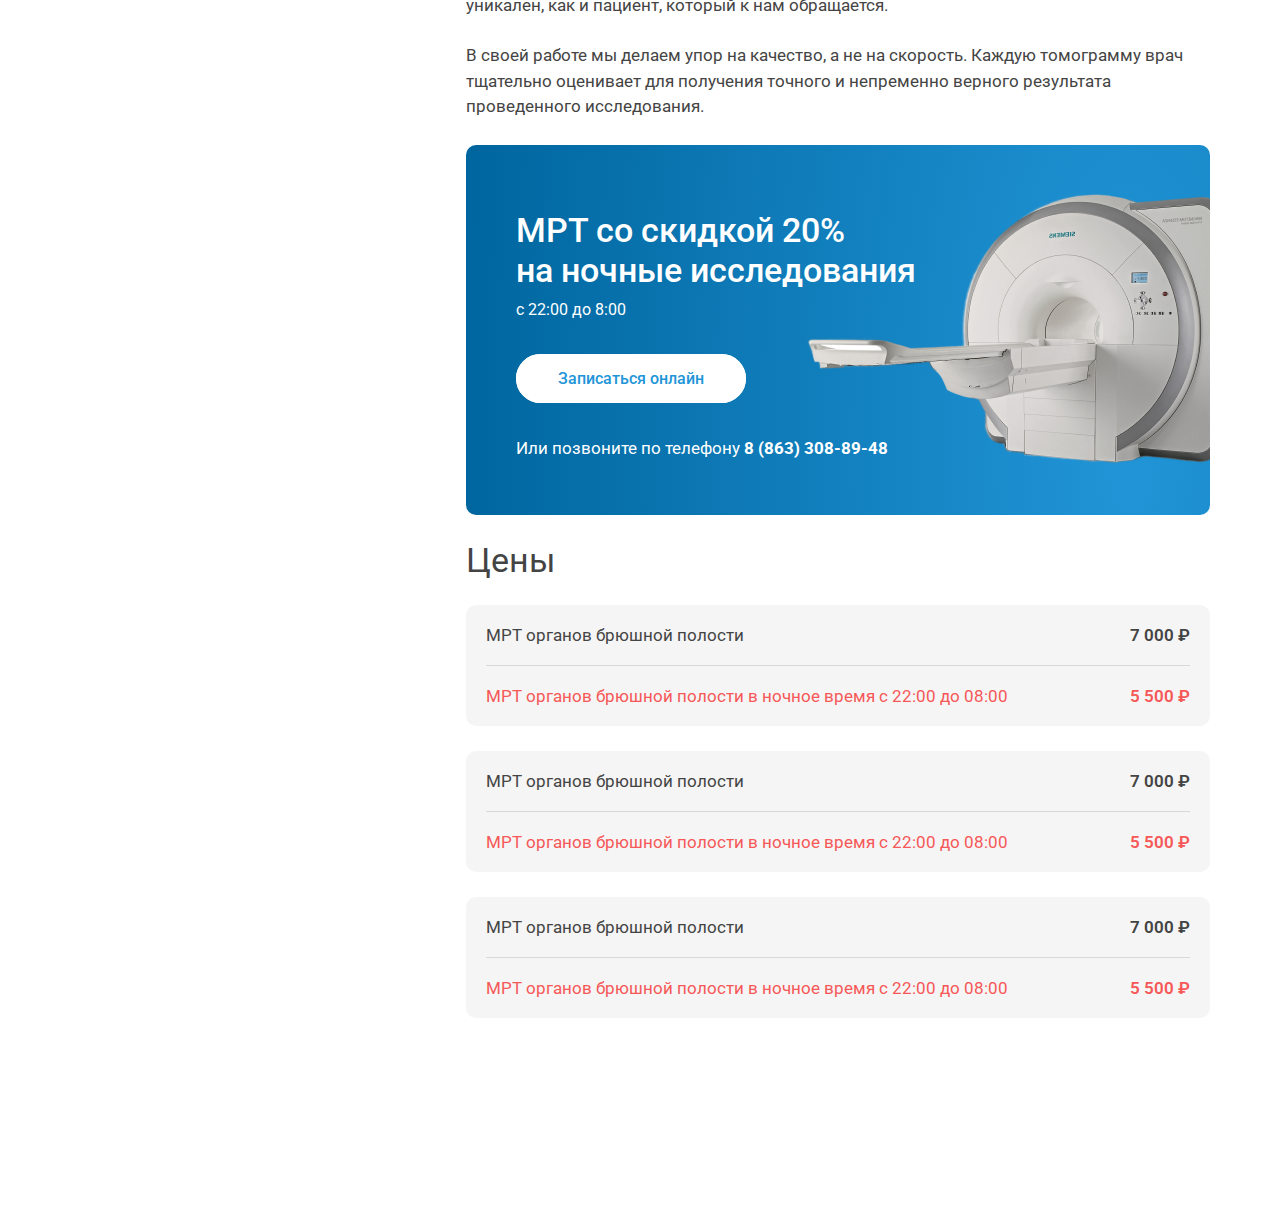
==== commit e358eb96: "add prices" ====
--- a/mrt.html
+++ b/mrt.html
@@ -141,6 +141,65 @@
                     <img src="img/mrt.png">
                 </div>
 
+                <h3>
+                    Цены
+                </h3>
+                <div class="prices">
+                    <div class="prices_element">
+                        <div class="prices_element_day">
+                            <div class="prices_element_name">
+                                МРТ органов брюшной полости
+                            </div>
+                            <div class="prices_element_price">
+                                7 000 ₽
+                            </div>
+                        </div>
+                        <div class="prices_element_night">
+                            <div class="prices_element_name">
+                                МРТ органов брюшной полости в ночное время с 22:00 до 08:00
+                            </div>
+                            <div class="prices_element_price">
+                                5 500 ₽
+                            </div>
+                        </div>
+                    </div>
+                    <div class="prices_element">
+                        <div class="prices_element_day">
+                            <div class="prices_element_name">
+                                МРТ органов брюшной полости
+                            </div>
+                            <div class="prices_element_price">
+                                7 000 ₽
+                            </div>
+                        </div>
+                        <div class="prices_element_night">
+                            <div class="prices_element_name">
+                                МРТ органов брюшной полости в ночное время с 22:00 до 08:00
+                            </div>
+                            <div class="prices_element_price">
+                                5 500 ₽
+                            </div>
+                        </div>
+                    </div>
+                    <div class="prices_element">
+                        <div class="prices_element_day">
+                            <div class="prices_element_name">
+                                МРТ органов брюшной полости
+                            </div>
+                            <div class="prices_element_price">
+                                7 000 ₽
+                            </div>
+                        </div>
+                        <div class="prices_element_night">
+                            <div class="prices_element_name">
+                                МРТ органов брюшной полости в ночное время с 22:00 до 08:00
+                            </div>
+                            <div class="prices_element_price">
+                                5 500 ₽
+                            </div>
+                        </div>
+                    </div>
+                </div>
             </div>
         </div>
     </div>
--- a/css/styles.css
+++ b/css/styles.css
@@ -812,7 +812,7 @@
   padding: 30px;
   margin-top: 30px;
   background-image: url(../img/usp_background_element.png);
-  background-position: 61px;
+  background-position: 60px 10px;
   background-repeat: no-repeat;
   background-size: 144%;
 }
@@ -1518,10 +1518,13 @@
   color: white;
   border-radius: 10px;
   margin-top: 25px;
+  overflow: hidden;
+  max-height: 370px;
 }
 @media (max-width: 830px) {
   .call-to-action-night {
     padding: 25px;
+    max-height: auto;
   }
 }
 .call-to-action-night img {
@@ -1568,4 +1571,43 @@
 }
 .call-to-action-night_number b {
   color: white;
+}
+
+.prices_element {
+  background-color: #F5F5F5;
+  padding: 20px;
+  margin-top: 25px;
+  font-size: 17px;
+  border-radius: 10px;
+}
+.prices_element_day {
+  display: flex;
+  border-bottom: 1px solid #D6D9DB;
+  padding-bottom: 20px;
+}
+.prices_element_night {
+  display: flex;
+  padding-top: 20px;
+}
+.prices_element_night .prices_element_name, .prices_element_night .prices_element_price {
+  color: #F65858;
+}
+.prices_element_name {
+  width: 85%;
+  padding-right: 20px;
+}
+@media (max-width: 830px) {
+  .prices_element_name {
+    width: 70%;
+  }
+}
+.prices_element_price {
+  width: 15%;
+  font-weight: 600;
+  text-align: right;
+}
+@media (max-width: 830px) {
+  .prices_element_price {
+    width: 30%;
+  }
 }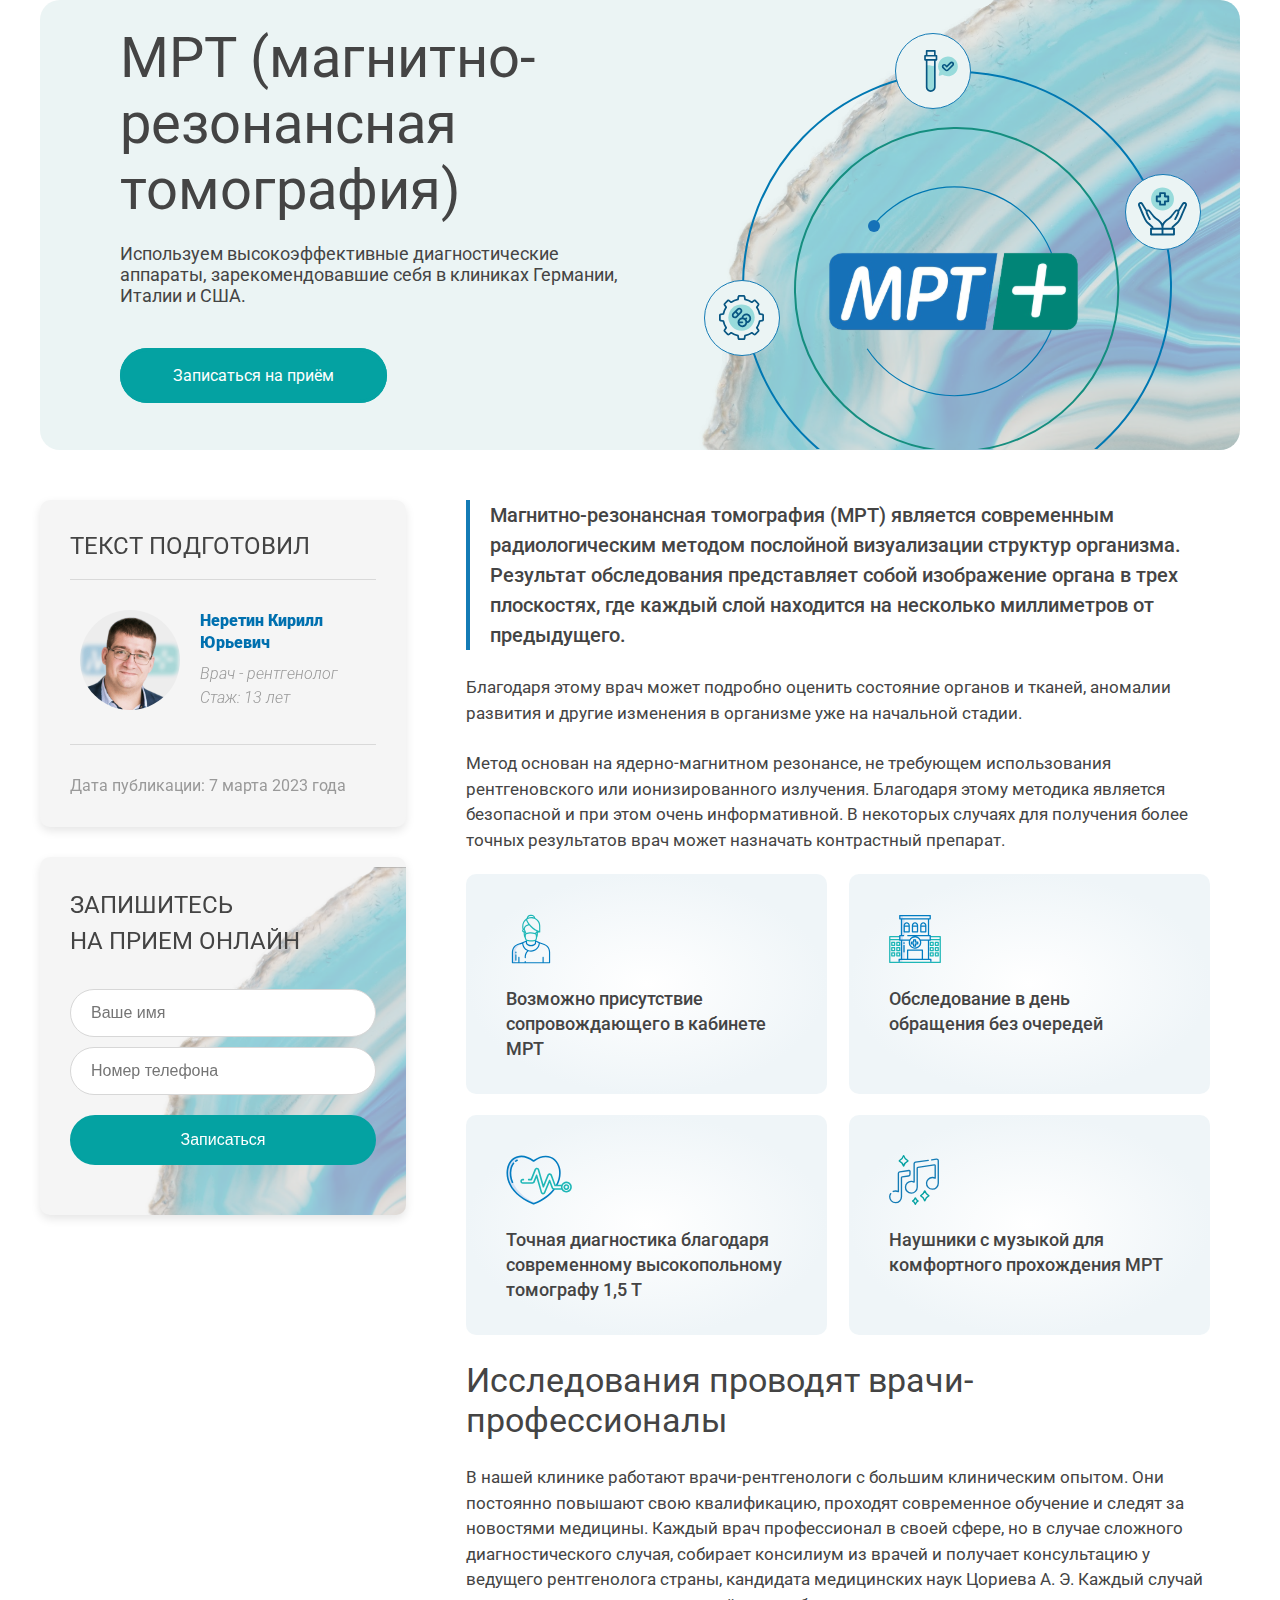
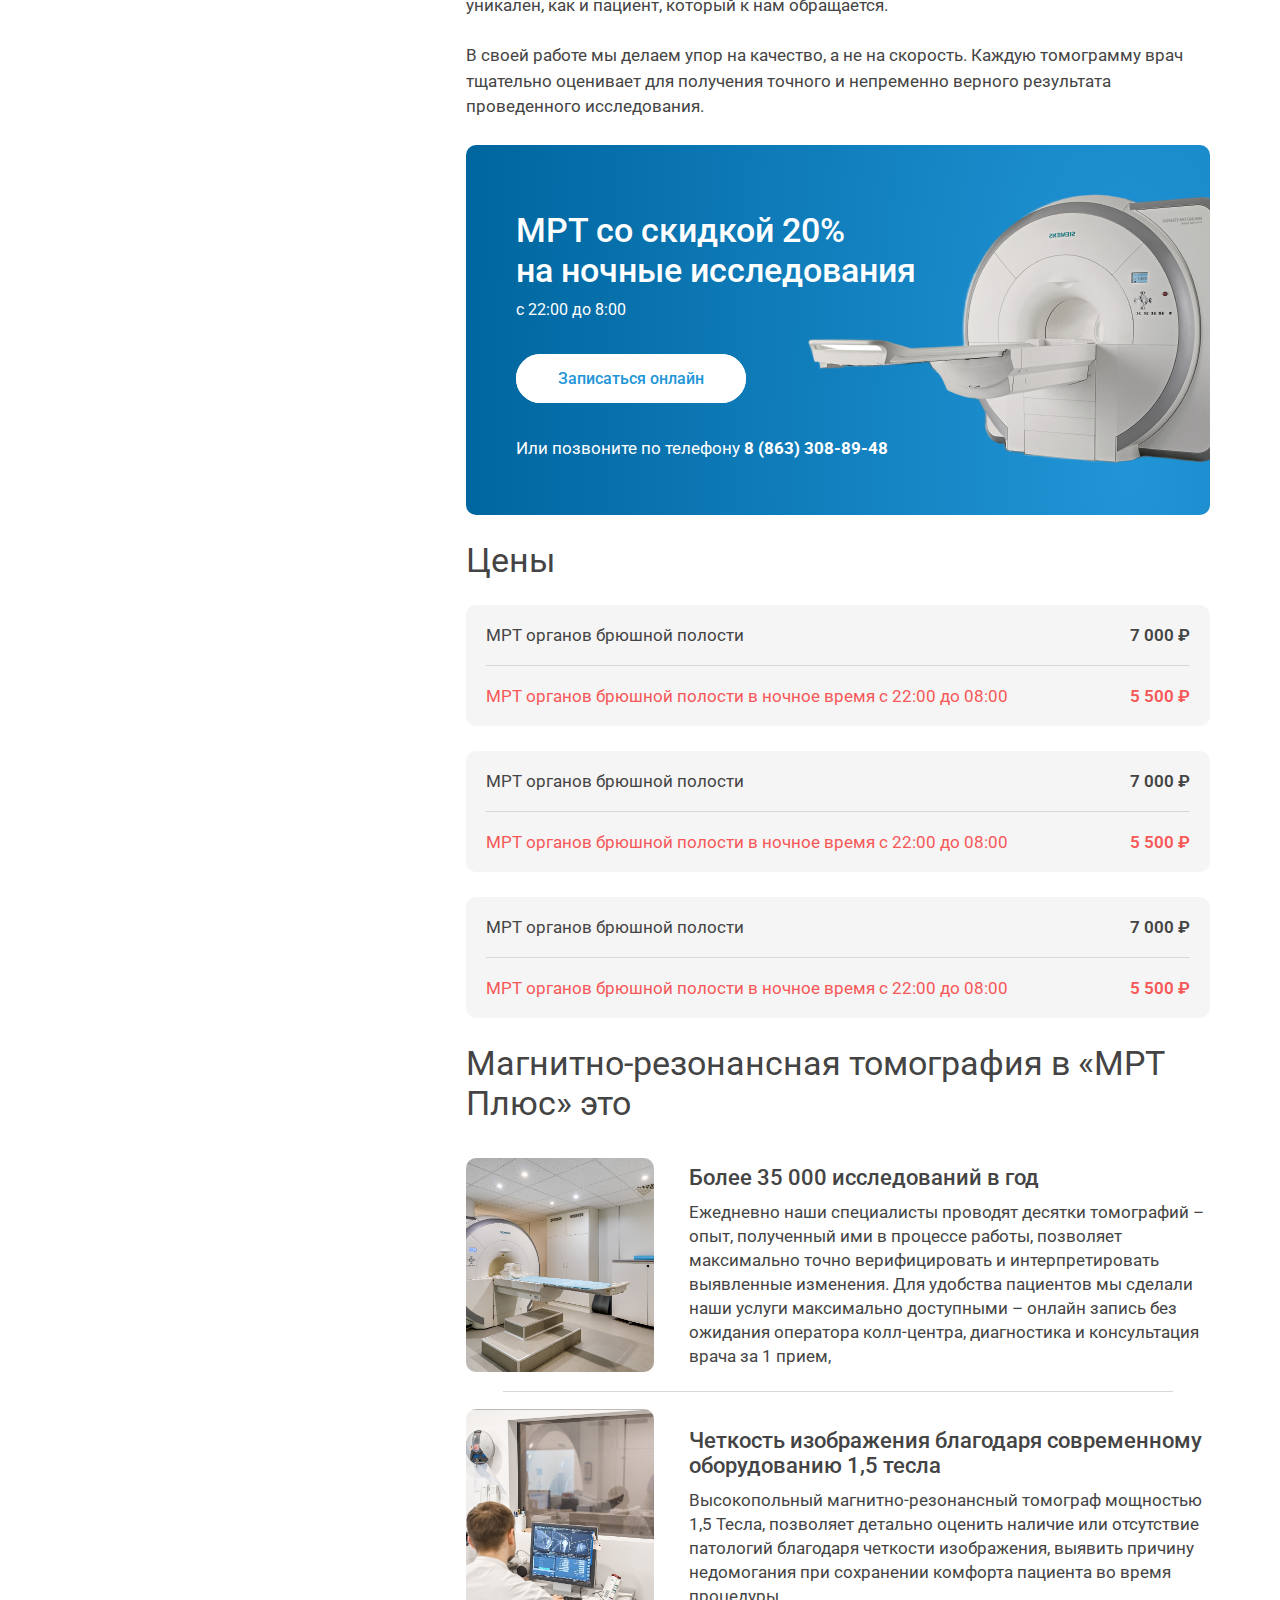
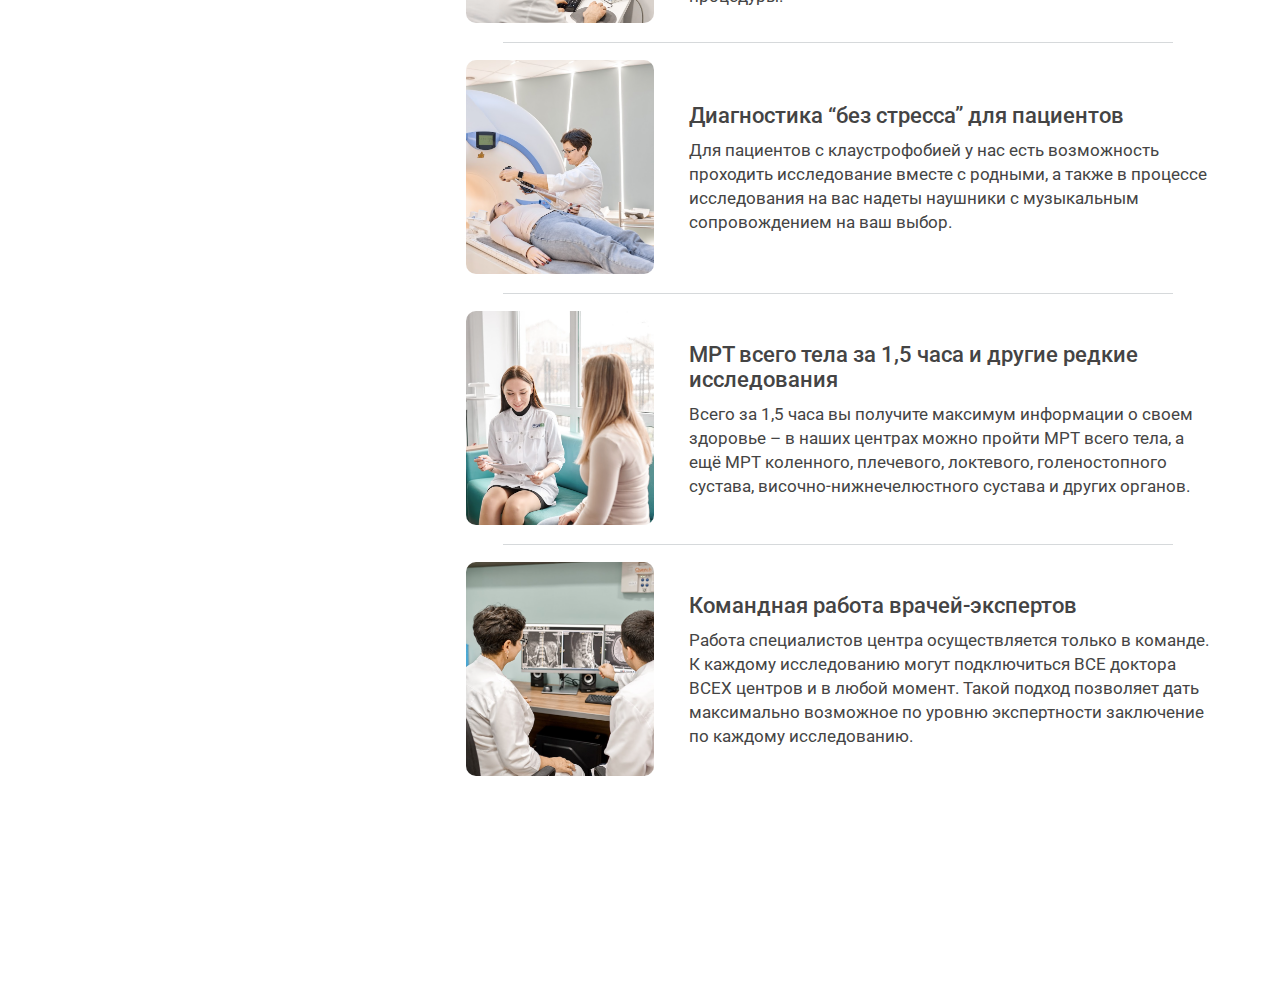
==== commit aee2727b: "added big advantages" ====
--- a/mrt.html
+++ b/mrt.html
@@ -200,6 +200,107 @@
                         </div>
                     </div>
                 </div>
+                <h3>
+                    Магнитно-резонансная томография в «МРТ Плюс» это
+                </h3>
+                <div class="our-advantages-big">
+                    <div class="our-advantages-big_element">
+                        <div class="our-advantages-big_element_img">
+                            <img src="img/advantages_big/1.png">
+                        </div>
+                        <div class="our-advantages-big_element_text_wrapper">
+                            <div class="our-advantages-big_element_text">
+                                <h4>
+                                    Более 35 000 исследований в год
+                                </h4>
+                                <p>
+                                    Ежедневно наши специалисты проводят десятки томографий – опыт, полученный ими в
+                                    процессе
+                                    работы, позволяет максимально точно верифицировать и интерпретировать выявленные
+                                    изменения. Для удобства пациентов мы сделали наши услуги максимально доступными –
+                                    онлайн
+                                    запись без ожидания оператора колл-центра, диагностика и консультация врача за 1
+                                    прием,
+                                </p>
+                            </div>
+                        </div>
+                    </div>
+                    <hr>
+                    <div class="our-advantages-big_element">
+                        <div class="our-advantages-big_element_img">
+                            <img src="img/advantages_big/2.png">
+                        </div>
+                        <div class="our-advantages-big_element_text_wrapper">
+                            <div class="our-advantages-big_element_text">
+                                <h4>
+                                    Четкость изображения благодаря современному оборудованию 1,5 тесла
+                                </h4>
+                                <p>
+                                    Высокопольный магнитно-резонансный томограф мощностью 1,5 Тесла, позволяет детально
+                                    оценить наличие или отсутствие патологий благодаря четкости изображения, выявить
+                                    причину
+                                    недомогания при сохранении комфорта пациента во время процедуры.
+                                </p>
+                            </div>
+                        </div>
+                    </div>
+                    <hr>
+                    <div class="our-advantages-big_element">
+                        <div class="our-advantages-big_element_img">
+                            <img src="img/advantages_big/3.png">
+                        </div>
+                        <div class="our-advantages-big_element_text_wrapper">
+                            <div class="our-advantages-big_element_text">
+                                <h4>
+                                    Диагностика “без стресса” для пациентов
+                                </h4>
+                                <p>
+                                    Для пациентов с клаустрофобией у нас есть возможность проходить исследование вместе
+                                    с родными, а также в процессе исследования на вас надеты наушники с музыкальным
+                                    сопровождением на ваш выбор.
+                                </p>
+                            </div>
+                        </div>
+                    </div>
+                    <hr>
+                    <div class="our-advantages-big_element">
+                        <div class="our-advantages-big_element_img">
+                            <img src="img/advantages_big/4.png">
+                        </div>
+                        <div class="our-advantages-big_element_text_wrapper">
+                            <div class="our-advantages-big_element_text">
+                                <h4>
+                                    МРТ всего тела за 1,5 часа и другие редкие исследования
+                                </h4>
+                                <p>
+                                    Всего за 1,5 часа вы получите максимум информации о своем здоровье – в наших центрах
+                                    можно пройти МРТ всего тела, а ещё МРТ коленного, плечевого, локтевого,
+                                    голеностопного сустава, височно-нижнечелюстного сустава и других органов.
+                                </p>
+                            </div>
+                        </div>
+                    </div>
+                    <hr>
+                    <div class="our-advantages-big_element">
+                        <div class="our-advantages-big_element_img">
+                            <img src="img/advantages_big/5.png">
+                        </div>
+                        <div class="our-advantages-big_element_text_wrapper">
+                            <div class="our-advantages-big_element_text">
+                                <h4>
+                                    Командная работа врачей-экспертов
+                                </h4>
+                                <p>
+                                    Работа специалистов центра осуществляется только в команде. К каждому исследованию
+                                    могут подключиться ВСЕ доктора ВСЕХ центров и в любой момент. Такой подход позволяет
+                                    дать максимально возможное по уровню экспертности заключение по каждому
+                                    исследованию.
+                                </p>
+                            </div>
+                        </div>
+                    </div>
+                </div>
+
             </div>
         </div>
     </div>
--- a/css/styles.css
+++ b/css/styles.css
@@ -31,7 +31,7 @@
   }
 }
 
-blockquote, h4 {
+blockquote {
   margin-top: 25px;
   font-weight: 500;
   font-size: 20px;
@@ -40,7 +40,7 @@
   border-left: 4px solid #147BB5;
 }
 @media (max-width: 1210px) {
-  blockquote, h4 {
+  blockquote {
     font-size: 18px;
   }
 }
@@ -200,7 +200,7 @@
   background-color: #04A2A2;
   color: white;
   font-size: 16px;
-  padding: 17px 50px;
+  padding: 15px 50px;
 }
 @media (max-width: 400px) {
   .first-banner a {
@@ -1610,4 +1610,66 @@
   .prices_element_price {
     width: 30%;
   }
+}
+
+.our-advantages-big hr {
+  border: none;
+  background-color: #D6D9DB;
+  color: #D6D9DB;
+  height: 1px;
+  width: 90%;
+  margin: auto;
+}
+.our-advantages-big_element:first-child {
+  padding-top: 35px;
+}
+.our-advantages-big_element {
+  display: flex;
+  padding-top: 17px;
+  padding-bottom: 15px;
+}
+@media (max-width: 800px) {
+  .our-advantages-big_element {
+    flex-wrap: wrap;
+  }
+}
+.our-advantages-big_element_img {
+  width: 30%;
+}
+@media (max-width: 800px) {
+  .our-advantages-big_element_img {
+    width: 100%;
+  }
+}
+.our-advantages-big_element_img img {
+  width: 188px;
+  height: 214px;
+  border-radius: 10px;
+}
+@media (max-width: 800px) {
+  .our-advantages-big_element_img img {
+    width: 100%;
+    height: 125px;
+    margin-bottom: 20px;
+  }
+}
+.our-advantages-big_element_text_wrapper {
+  width: 70%;
+  margin: auto 0px;
+}
+@media (max-width: 800px) {
+  .our-advantages-big_element_text_wrapper {
+    width: 100%;
+    margin: 0px;
+  }
+}
+.our-advantages-big_element_text h4 {
+  font-weight: 500;
+  font-size: 22px;
+}
+.our-advantages-big_element_text p {
+  font-weight: 400;
+  font-size: 17px;
+  margin-top: 10px;
+  line-height: 24px;
 }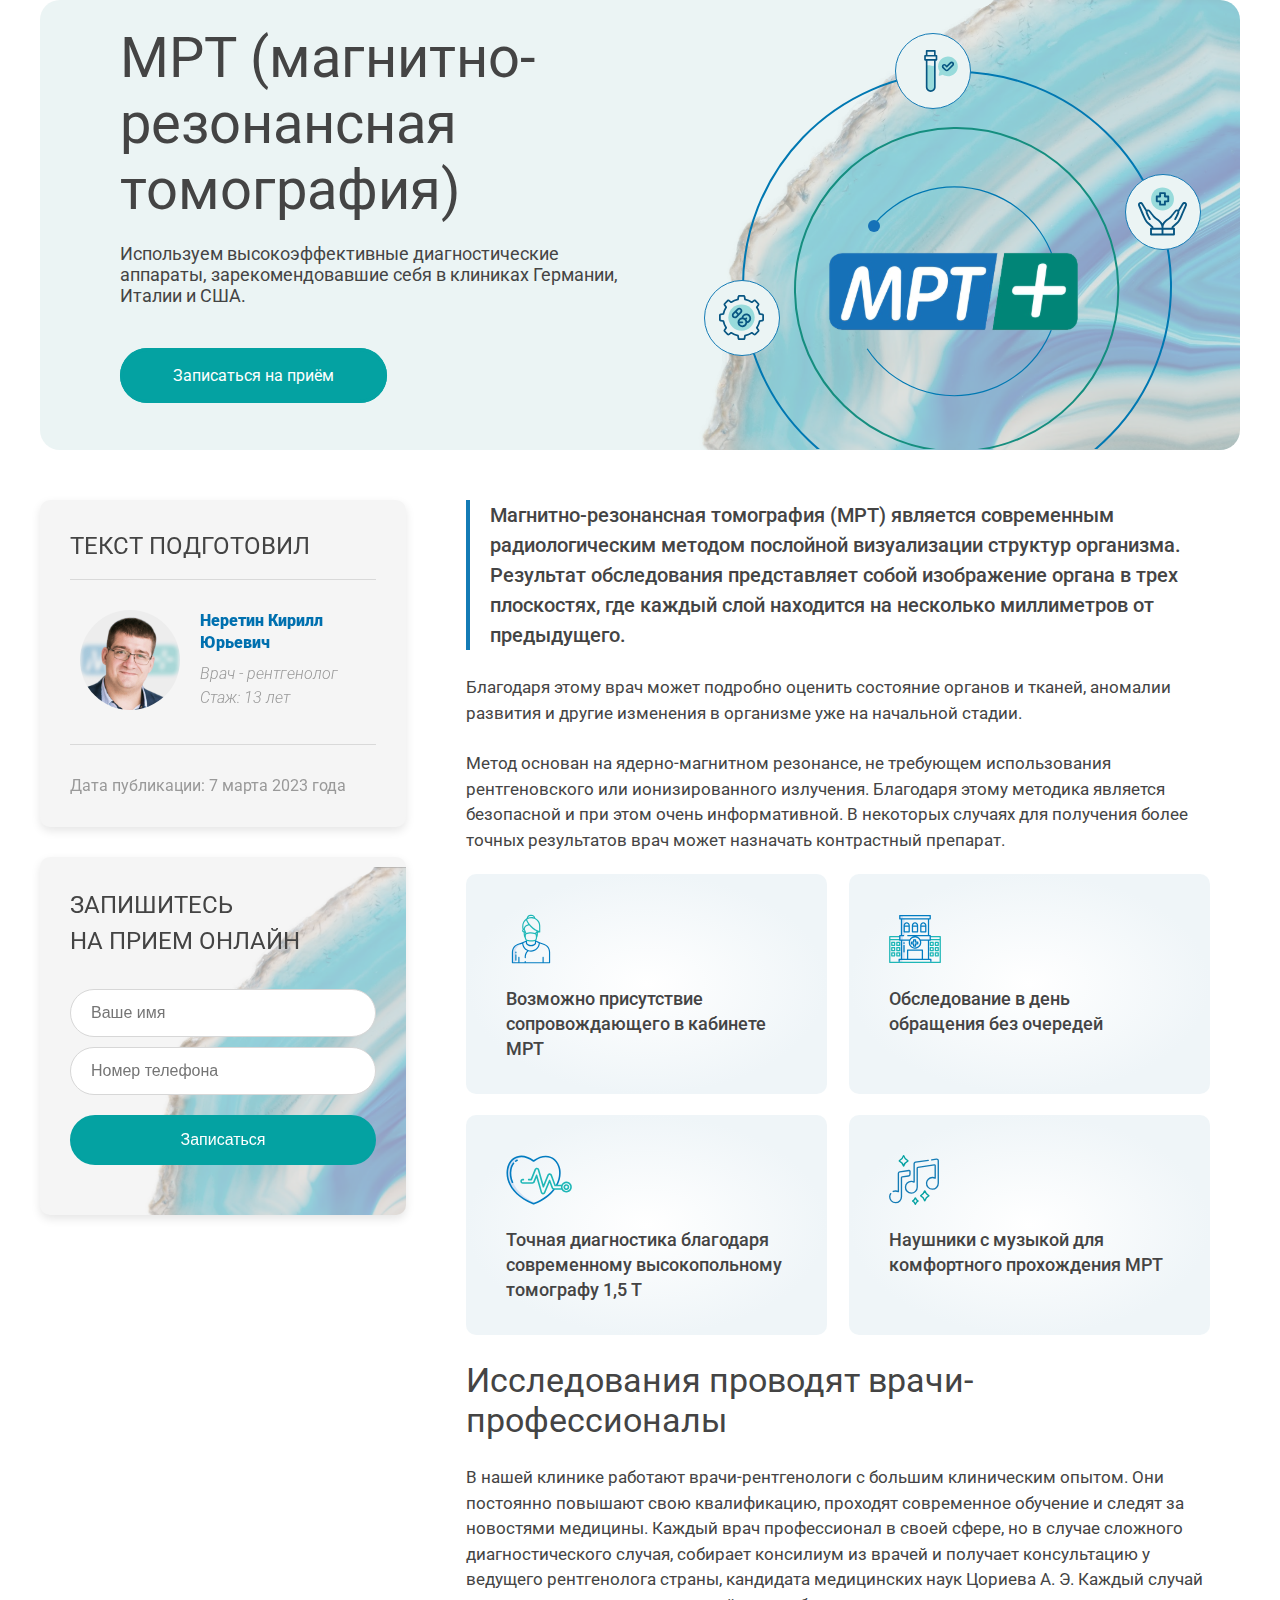
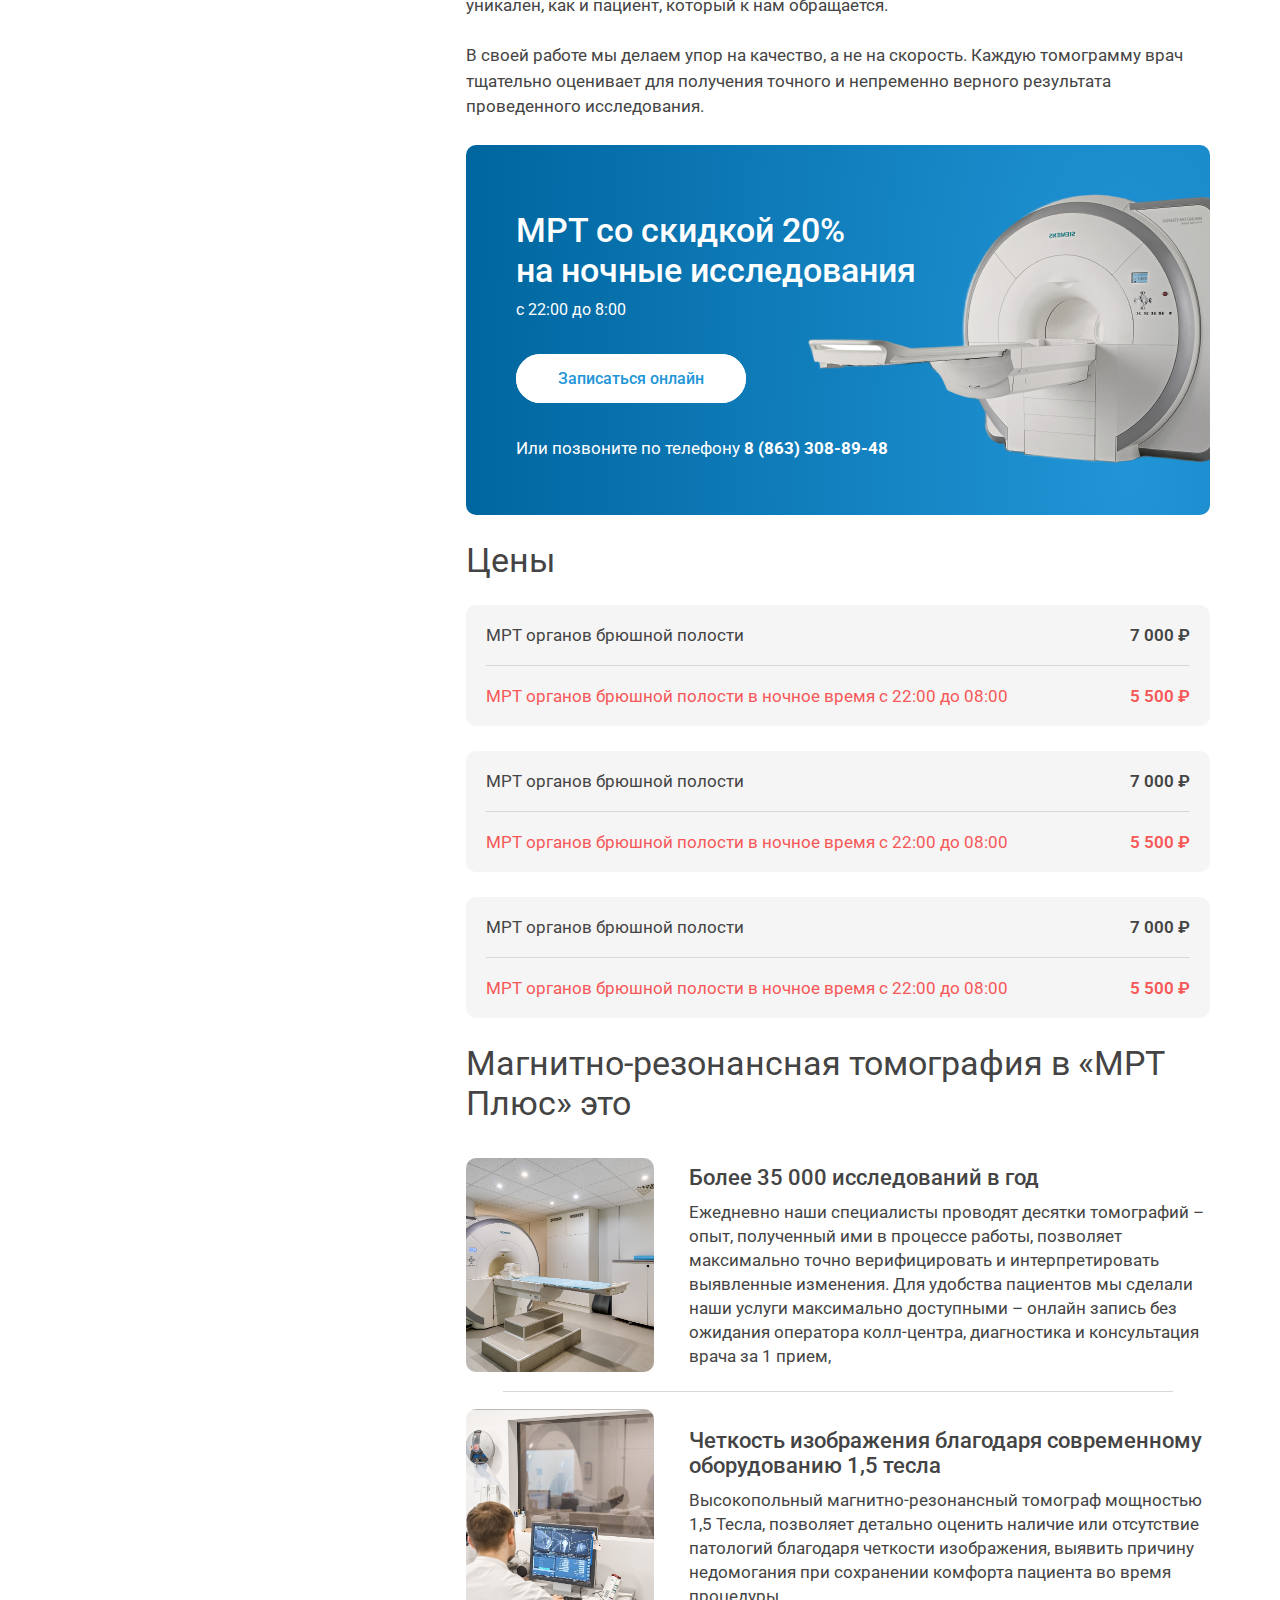
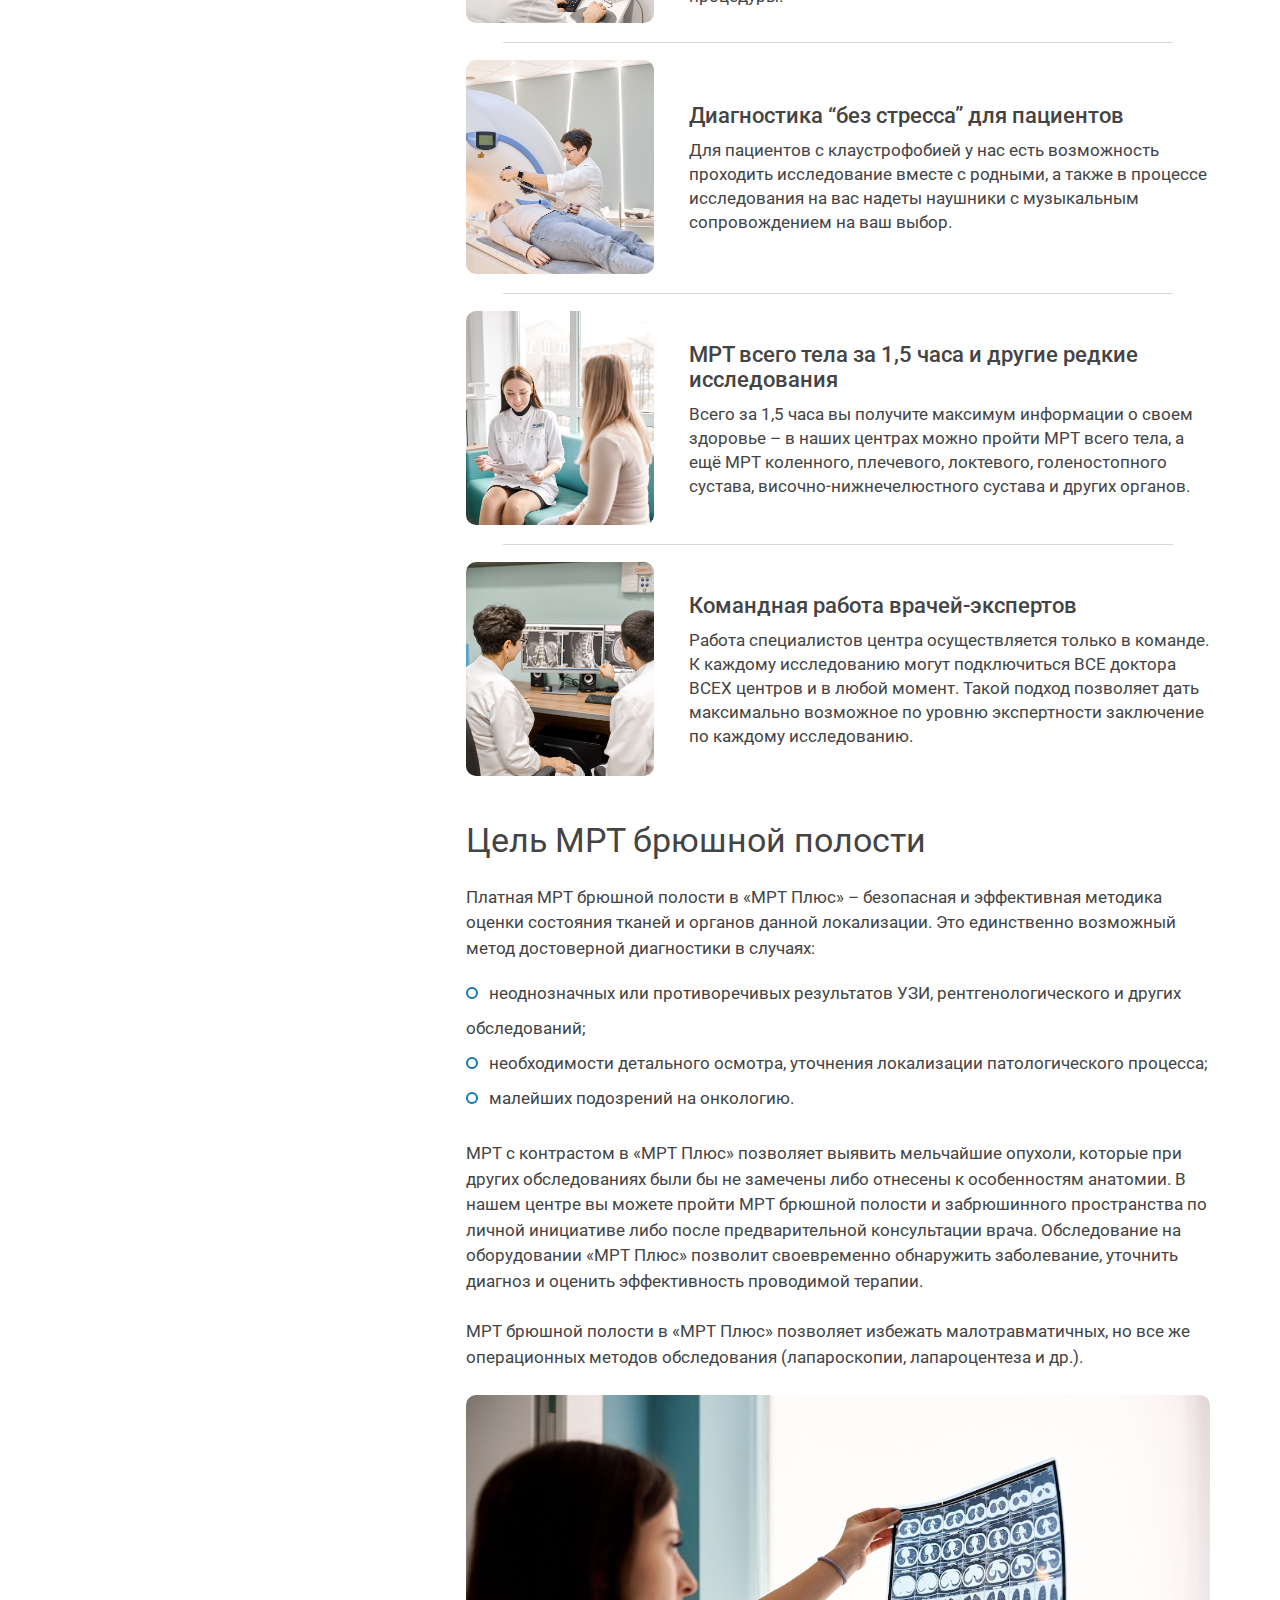
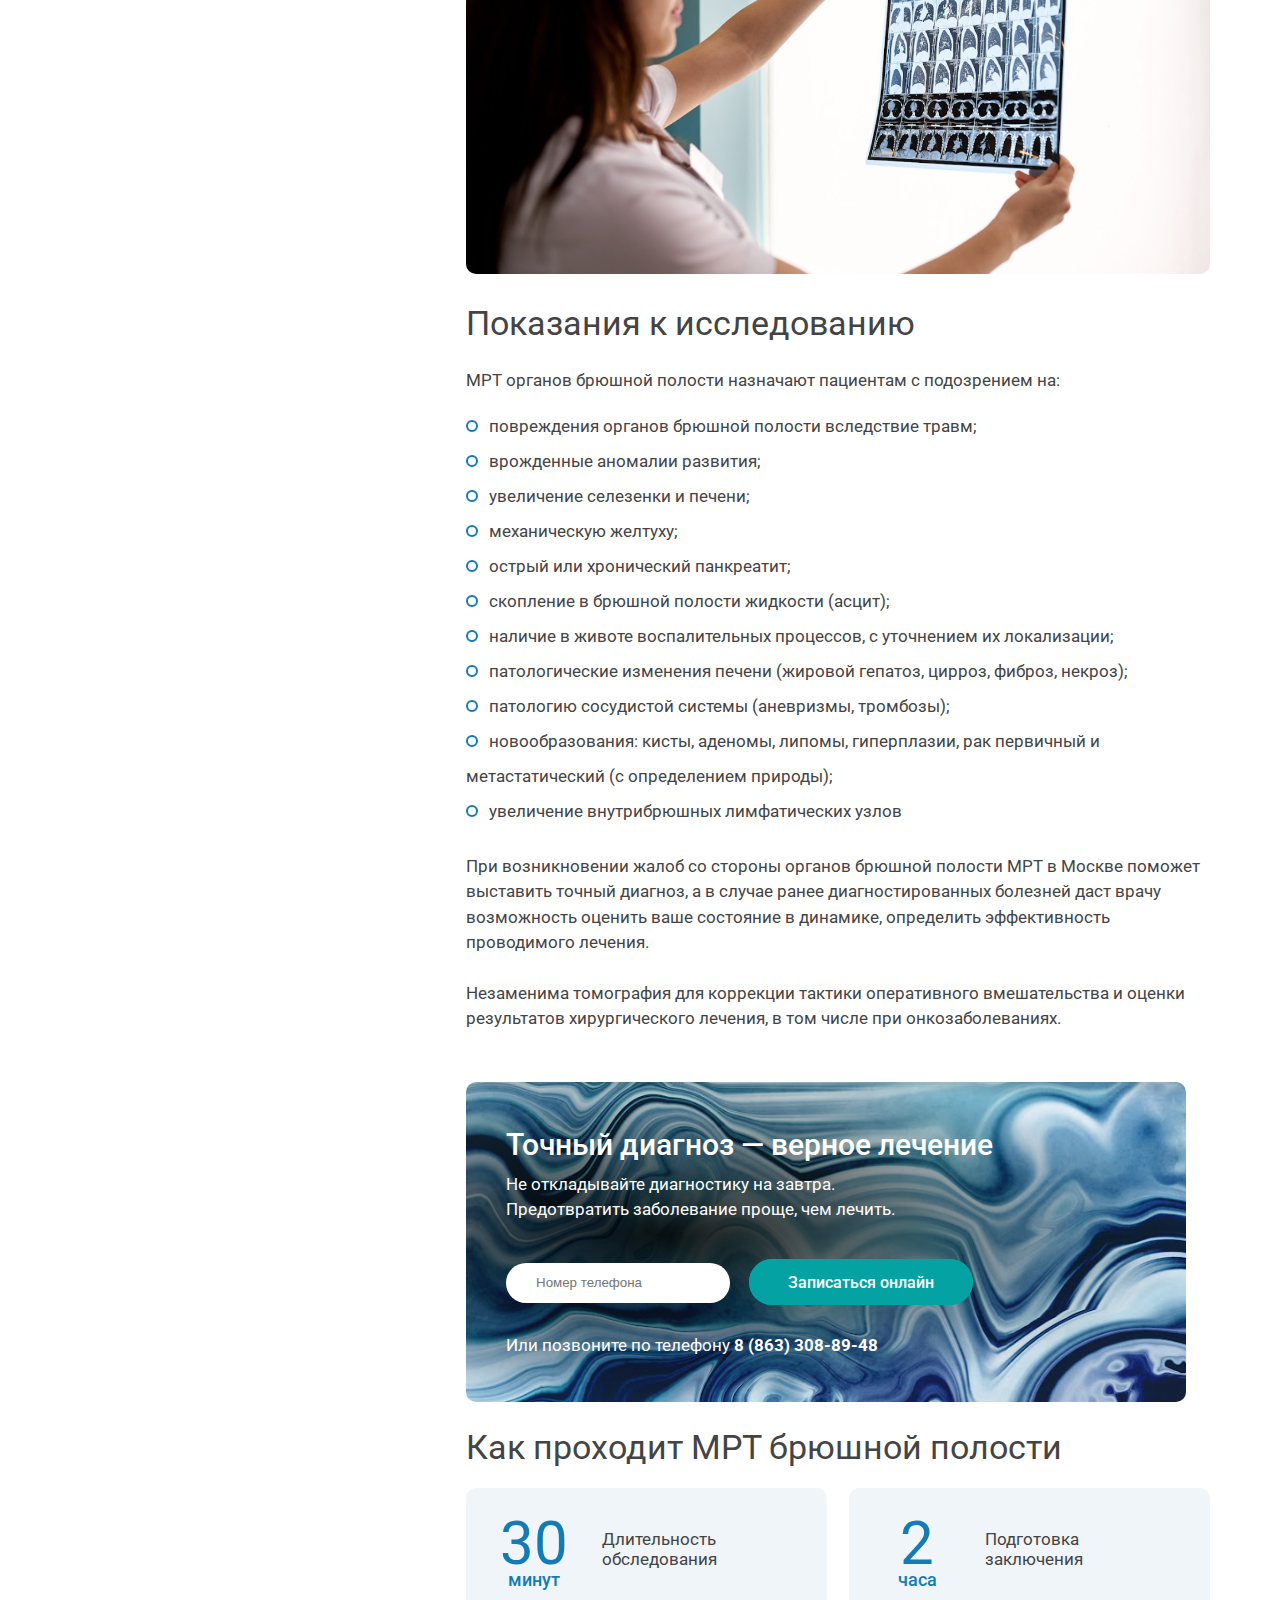
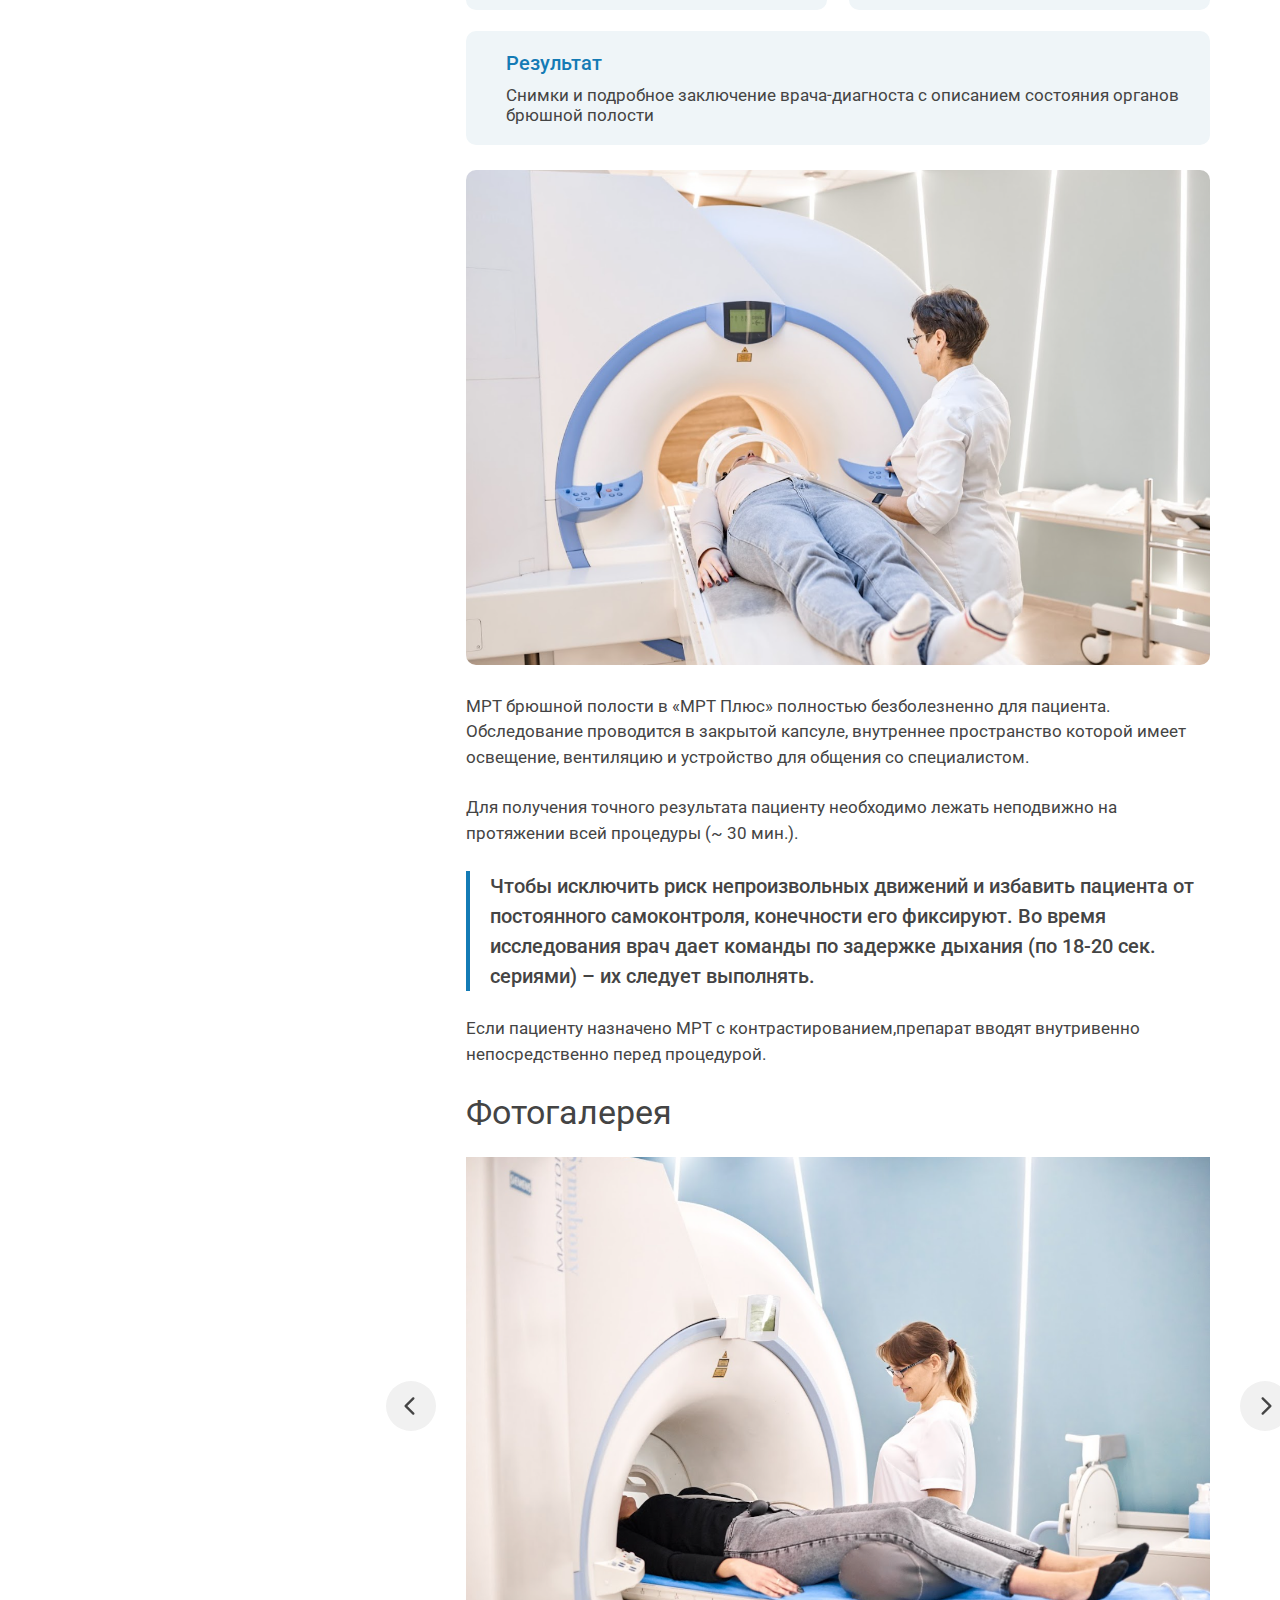
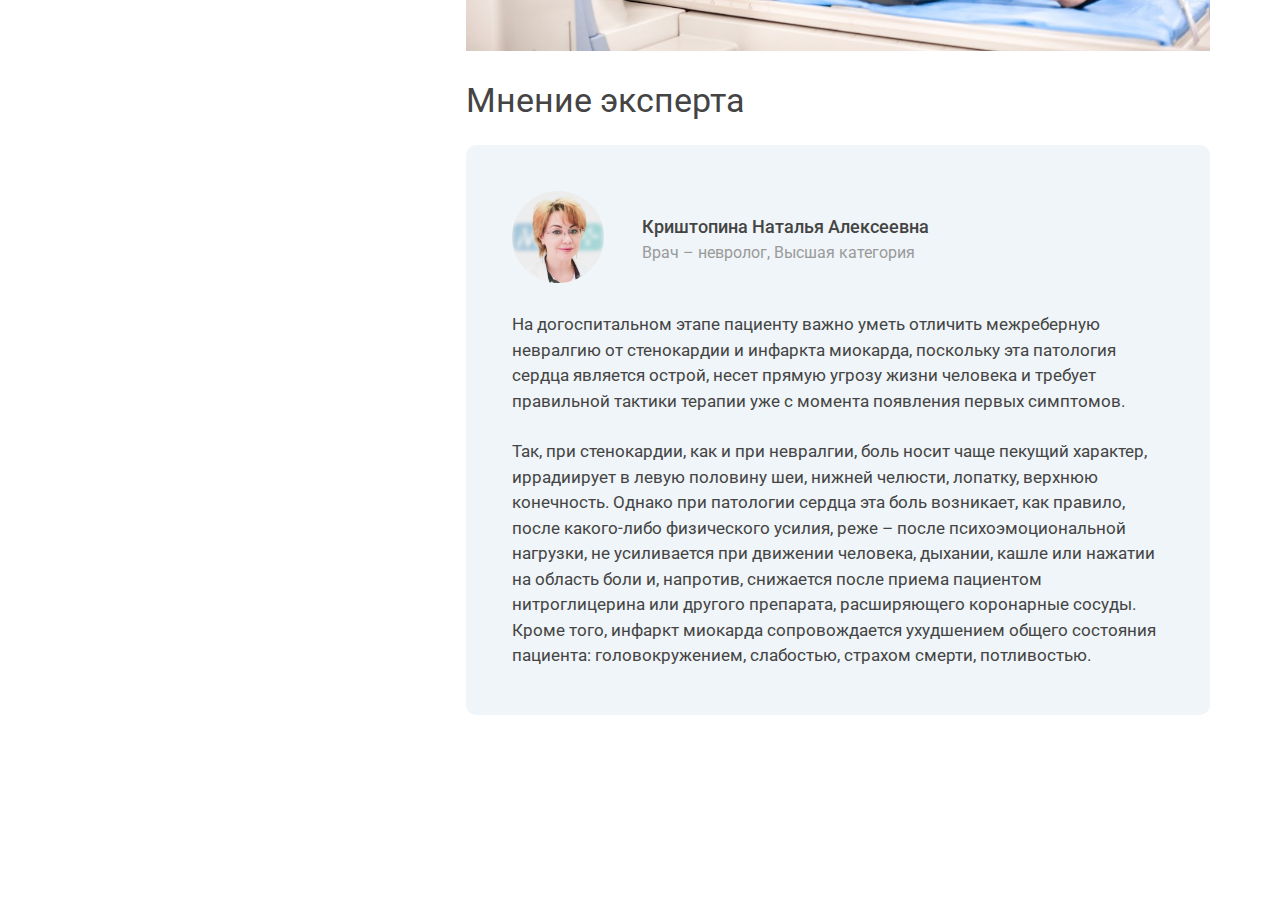
==== commit e2b489ed: "added experts opinion" ====
--- a/mrt.html
+++ b/mrt.html
@@ -300,6 +300,227 @@
                         </div>
                     </div>
                 </div>
+                <h3>
+                    Цель МРТ брюшной полости
+                </h3>
+                <p>
+                    Платная МРТ брюшной полости в «МРТ Плюс» – безопасная и эффективная методика оценки состояния тканей
+                    и органов данной локализации. Это единственно возможный метод достоверной диагностики в случаях:
+                </p>
+                <ul class="ul-with-blue-circles">
+                    <li>
+                        неоднозначных или противоречивых результатов УЗИ, рентгенологического и других обследований;
+                    </li>
+                    <li>
+                        необходимости детального осмотра, уточнения локализации патологического процесса;
+                    </li>
+                    <li>
+                        малейших подозрений на онкологию.
+                    </li>
+                </ul>
+                <p>
+                    МРТ с контрастом в «МРТ Плюс» позволяет выявить мельчайшие опухоли, которые при других обследованиях
+                    были бы не замечены либо отнесены к особенностям анатомии.
+                    В нашем центре вы можете пройти МРТ брюшной полости и забрюшинного пространства по личной инициативе
+                    либо после предварительной консультации врача. Обследование на оборудовании «МРТ Плюс» позволит
+                    своевременно обнаружить заболевание, уточнить диагноз и оценить эффективность проводимой терапии.
+
+                </p>
+                <p>
+                    МРТ брюшной полости в «МРТ Плюс» позволяет избежать малотравматичных, но все же операционных методов
+                    обследования (лапароскопии, лапароцентеза и др.).
+                </p>
+                <img src="img/wooman_watch_mrt.png" class="img-block" alt="">
+                <h3>
+                    Показания к исследованию
+                </h3>
+                <p>
+                    МРТ органов брюшной полости назначают пациентам с подозрением на:
+                </p>
+                <ul class="ul-with-blue-circles">
+                    <li>
+                        повреждения органов брюшной полости вследствие травм;
+                    </li>
+                    <li>
+                        врожденные аномалии развития;
+                    </li>
+                    <li>
+                        увеличение селезенки и печени;
+                    </li>
+                    <li>
+                        механическую желтуху;
+                    </li>
+                    <li>
+                        острый или хронический панкреатит;
+                    </li>
+                    <li>
+                        скопление в брюшной полости жидкости (асцит);
+                    </li>
+                    <li>
+                        наличие в животе воспалительных процессов, с уточнением их локализации;
+                    </li>
+                    <li>
+                        патологические изменения печени (жировой гепатоз, цирроз, фиброз, некроз);
+                    </li>
+                    <li>
+                        патологию сосудистой системы (аневризмы, тромбозы);
+                    </li>
+                    <li>
+                        новообразования: кисты, аденомы, липомы, гиперплазии, рак первичный и метастатический (с
+                        определением природы);
+                    </li>
+                    <li>
+                        увеличение внутрибрюшных лимфатических узлов
+                    </li>
+                </ul>
+                <p>
+                    При возникновении жалоб со стороны органов брюшной полости МРТ в Москве поможет выставить точный
+                    диагноз, а в случае ранее диагностированных болезней даст врачу возможность оценить ваше состояние в
+                    динамике, определить эффективность проводимого лечения.
+
+                </p>
+                <p>
+                    Незаменима томография для коррекции тактики оперативного вмешательства и оценки результатов
+                    хирургического лечения, в том числе при онкозаболеваниях.
+                </p>
+
+                <div class="call-to-action-get-consult">
+                    <div class="gradient">
+                        <div class="usp_stock_inner_block">
+                            <h3>Точный диагноз — верное лечение</h3>
+                            <h5>Не откладывайте диагностику на завтра. <br>Предотвратить заболевание проще, чем лечить.
+                            </h5>
+                            <input type="text" placeholder="Номер телефона" name="" id="">
+                            <a href="#">Записаться онлайн</a>
+                            <h5>Или позвоните по телефону <b>8 (863) 308-89-48</b></h5>
+                        </div>
+                    </div>
+                </div>
+                <div class="call-to-action-dont-late">
+                    <div class="gradient">
+                        <div class="usp_stock_inner_block">
+                            <h3>Не откладывайте начало лечения</h3>
+                            <h5>Запишитесь на прием к опытным специалистам
+                            </h5>
+                            <a href="#">Записаться на прием</a>
+                        </div>
+                    </div>
+                </div>
+                <h3>
+                    Как проходит МРТ брюшной полости
+                </h3>
+                <div class="how-it-work">
+                    <div class="how-it-work_element">
+                        <div class="how-it-work_element_large_text">
+                            <div class="how-it-work_element_large_text_time">
+                                <div class="how-it-work_element_large_text_time_num">
+                                    30
+                                </div>
+                                <div class="how-it-work_element_large_text_time_text">
+                                    минут
+                                </div>
+                            </div>
+                        </div>
+                        <div class="how-it-work_element_text">
+                            <div class="how-it-work_element_text_wraper">
+                                Длительность
+                                <br>
+                                обследования
+                            </div>
+                        </div>
+                    </div>
+                    <div class="how-it-work_element">
+                        <div class="how-it-work_element_large_text">
+                            <div class="how-it-work_element_large_text_time">
+                                <div class="how-it-work_element_large_text_time_num">
+                                    2
+                                </div>
+                                <div class="how-it-work_element_large_text_time_text">
+                                    часа
+                                </div>
+                            </div>
+                        </div>
+                        <div class="how-it-work_element_text">
+                            Подготовка <br> заключения
+                        </div>
+                    </div>
+                    <div class="how-it-work_element">
+                        <div class="how-it-work_element_large_text">
+                            Результат
+                        </div>
+                        <div class="how-it-work_element_text">
+                            Снимки и подробное заключение врача-диагноста с описанием состояния органов брюшной полости
+                        </div>
+                    </div>
+
+                </div>
+                <img src="img/wooman_in_mrt.png" class="img-block" alt="">
+                <p>
+                    МРТ брюшной полости в «МРТ Плюс» полностью безболезненно для пациента. Обследование проводится в
+                    закрытой капсуле, внутреннее пространство которой имеет освещение, вентиляцию и устройство для
+                    общения со специалистом.
+                </p>
+                <p>
+                    Для получения точного результата пациенту необходимо лежать неподвижно на протяжении всей процедуры
+                    (~ 30 мин.).
+                </p>
+                <blockquote>
+                    Чтобы исключить риск непроизвольных движений и избавить пациента от постоянного самоконтроля,
+                    конечности его фиксируют. Во время исследования врач дает команды по задержке дыхания (по 18-20 сек.
+                    сериями) – их следует выполнять.
+                </blockquote>
+                <p>
+                    Если пациенту назначено МРТ с контрастированием,препарат вводят внутривенно непосредственно перед
+                    процедурой.
+                </p>
+                <div class="mrt-gallery">
+                    <h3>
+                        Фотогалерея
+                    </h3>
+                    <div class="mrt-gallery-slider">
+                        <div class="mrt-gallery-slider_element">
+                            <img src="img/mrt_gallery/1.png">
+                        </div>
+                        <div class="mrt-gallery-slider_element">
+                            <img src="img/mrt_gallery/1.png">
+                        </div>
+                    </div>
+                </div>
+                <h3>
+                    Мнение эксперта
+                </h3>
+                <div class="experts-opinion">
+                    <div class="experts-opinion_who">
+                        <div class="experts-opinion_who_img">
+                            <img src="img/natalia_krishtopina.png">
+                        </div>
+                        <div class="experts-opinion_who_text">
+                            <div class="experts-opinion_who_text_name">
+                                Криштопина Наталья Алексеевна
+                            </div>
+                            <div class="experts-opinion_who_text_rank">
+                                Врач – невролог, Высшая категория
+                            </div>
+                        </div>
+                    </div>
+                    <div class="experts-opinion_text">
+                        <p>
+                            На догоспитальном этапе пациенту важно уметь отличить межреберную невралгию от стенокардии и
+                            инфаркта миокарда, поскольку эта патология сердца является острой, несет прямую угрозу жизни
+                            человека и требует правильной тактики терапии уже с момента появления первых симптомов.
+                        </p>
+                        <p>
+                            Так, при стенокардии, как и при невралгии, боль носит чаще пекущий характер, иррадиирует в
+                            левую половину шеи, нижней челюсти, лопатку, верхнюю конечность. Однако при патологии сердца
+                            эта боль возникает, как правило, после какого-либо физического усилия, реже – после
+                            психоэмоциональной нагрузки, не усиливается при движении человека, дыхании, кашле или
+                            нажатии на область боли и, напротив, снижается после приема пациентом нитроглицерина или
+                            другого препарата, расширяющего коронарные сосуды. Кроме того, инфаркт миокарда
+                            сопровождается ухудшением общего состояния пациента: головокружением, слабостью, страхом
+                            смерти, потливостью.
+                        </p>
+                    </div>
+                </div>
 
             </div>
         </div>
--- a/css/styles.css
+++ b/css/styles.css
@@ -1672,4 +1672,143 @@
   font-size: 17px;
   margin-top: 10px;
   line-height: 24px;
+}
+
+.how-it-work {
+  display: flex;
+  flex-wrap: wrap;
+  justify-content: space-between;
+}
+.how-it-work_element {
+  margin-top: 21px;
+  width: 48.5%;
+  background: #EFF5F8;
+  border-radius: 10px;
+  padding: 20px;
+  display: flex;
+}
+@media (max-width: 500px) {
+  .how-it-work_element {
+    width: 100%;
+  }
+}
+.how-it-work_element_large_text {
+  width: 30%;
+}
+.how-it-work_element_large_text_time {
+  text-align: center;
+}
+.how-it-work_element_large_text_time_num {
+  font-size: 60px;
+  color: #147BB5;
+  margin-bottom: -10px;
+}
+.how-it-work_element_large_text_time_text {
+  font-weight: 500;
+  font-size: 18px;
+  color: #147BB5;
+}
+.how-it-work_element_text {
+  width: 70%;
+  margin: auto 0;
+  font-weight: 400;
+  font-size: 17px;
+  padding-left: 20px;
+}
+.how-it-work_element:last-child {
+  width: 100%;
+  display: block;
+}
+.how-it-work_element:last-child .how-it-work_element_large_text {
+  width: 100%;
+  font-weight: 500;
+  font-size: 20px;
+  padding-bottom: 10px;
+  color: #147BB5;
+  padding-left: 20px;
+}
+.how-it-work_element:last-child .how-it-work_element_text {
+  width: 100%;
+  font-size: 17px;
+}
+
+@media (max-width: 1200px) {
+  .mrt-gallery {
+    display: none;
+  }
+}
+
+.mrt-gallery-slider {
+  margin-top: 25px;
+}
+.mrt-gallery-slider .prev,
+.mrt-gallery-slider .next {
+  top: 45%;
+}
+.mrt-gallery-slider_element img {
+  width: 100%;
+}
+
+.experts-opinion {
+  background-color: #EFF5F8;
+  padding: 46px;
+  margin-top: 25px;
+  border-radius: 10px;
+}
+@media (max-width: 700px) {
+  .experts-opinion {
+    padding: 30px 20px;
+  }
+}
+.experts-opinion_who {
+  display: flex;
+  flex-wrap: wrap;
+}
+.experts-opinion_who_img {
+  width: 20%;
+}
+@media (max-width: 700px) {
+  .experts-opinion_who_img {
+    width: 30%;
+  }
+}
+@media (max-width: 400px) {
+  .experts-opinion_who_img {
+    width: 100%;
+    text-align: center;
+  }
+}
+.experts-opinion_who_img img {
+  width: 92px;
+  height: 92px;
+  border-radius: 50px;
+}
+.experts-opinion_who_text {
+  width: 80%;
+  margin: auto;
+}
+@media (max-width: 700px) {
+  .experts-opinion_who_text {
+    width: 70%;
+  }
+}
+@media (max-width: 400px) {
+  .experts-opinion_who_text {
+    width: 100%;
+    text-align: center;
+  }
+}
+.experts-opinion_who_text_name {
+  font-weight: 500;
+  font-size: 18px;
+  padding-bottom: 6px;
+}
+.experts-opinion_who_text_rank {
+  font-weight: 400;
+  font-size: 16px;
+  color: #9A9A9A;
+}
+.experts-opinion_text p {
+  font-size: 17px;
+  line-height: 150%;
 }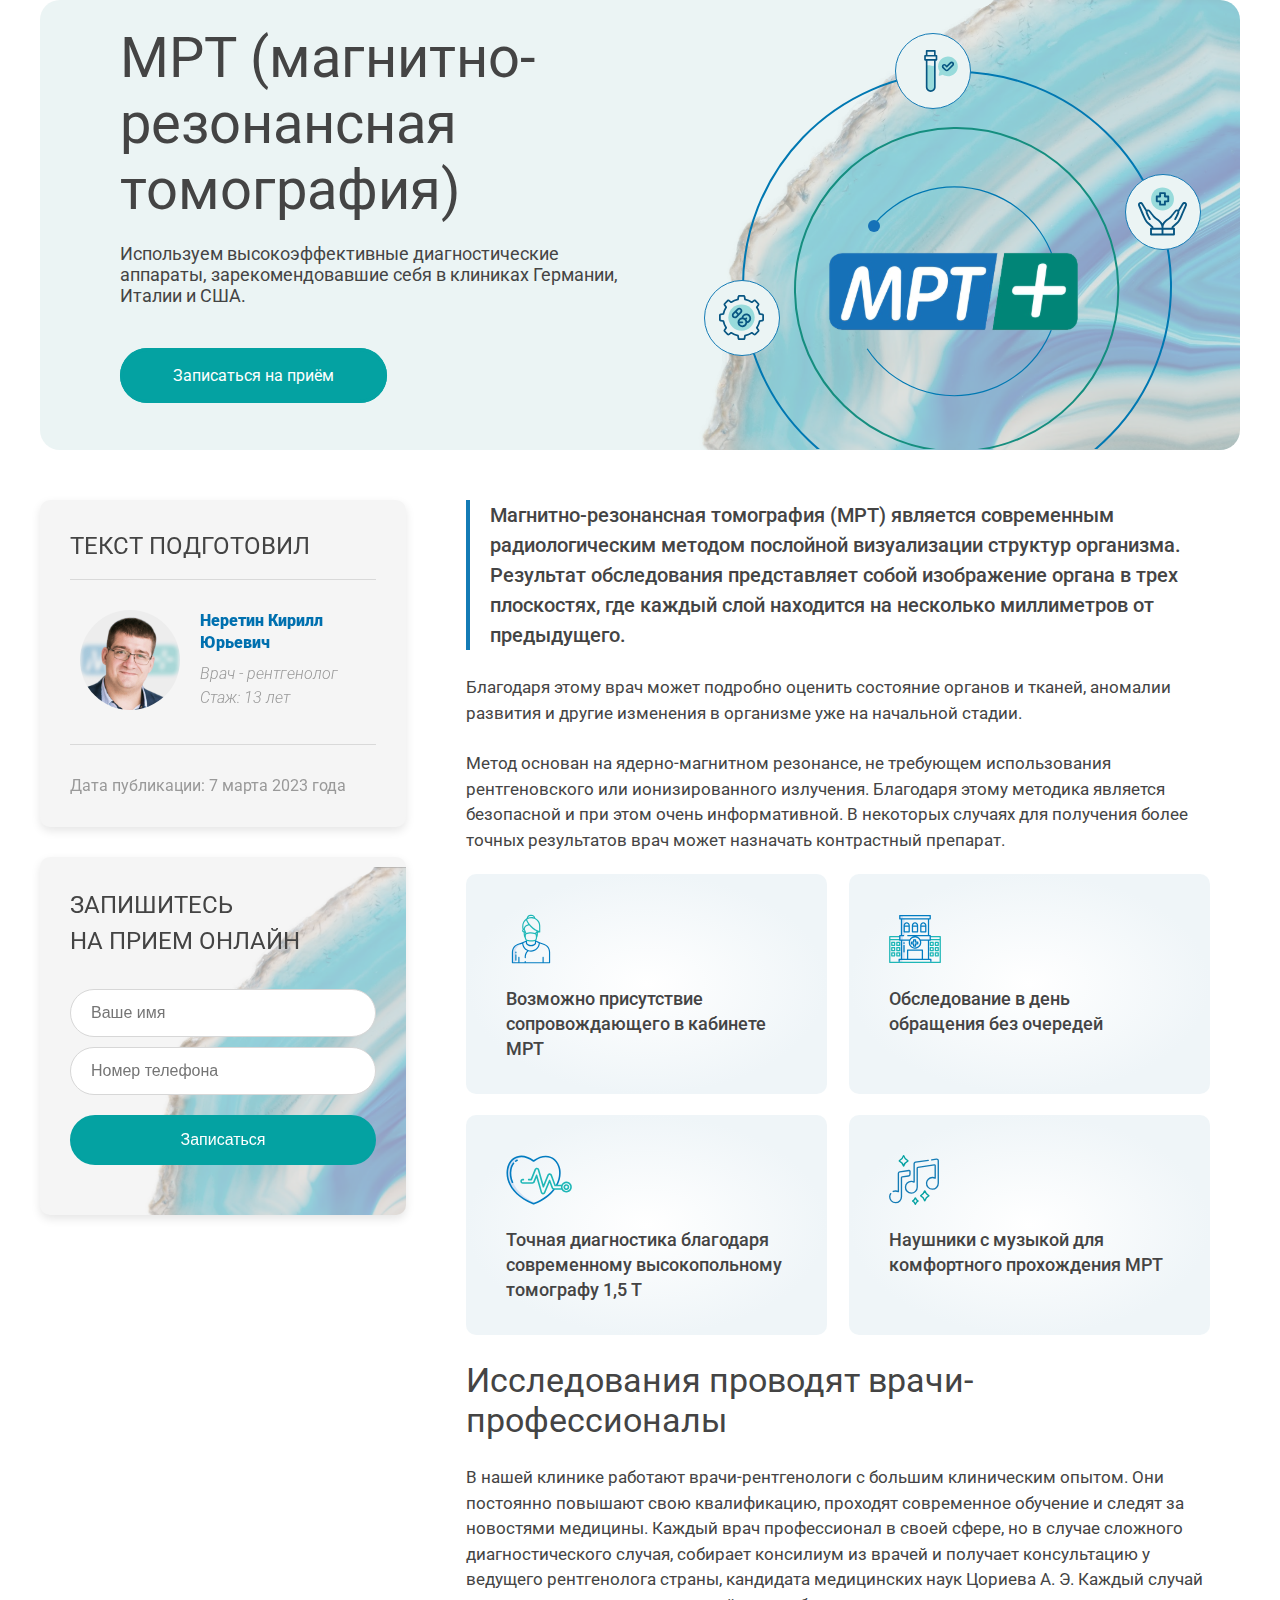
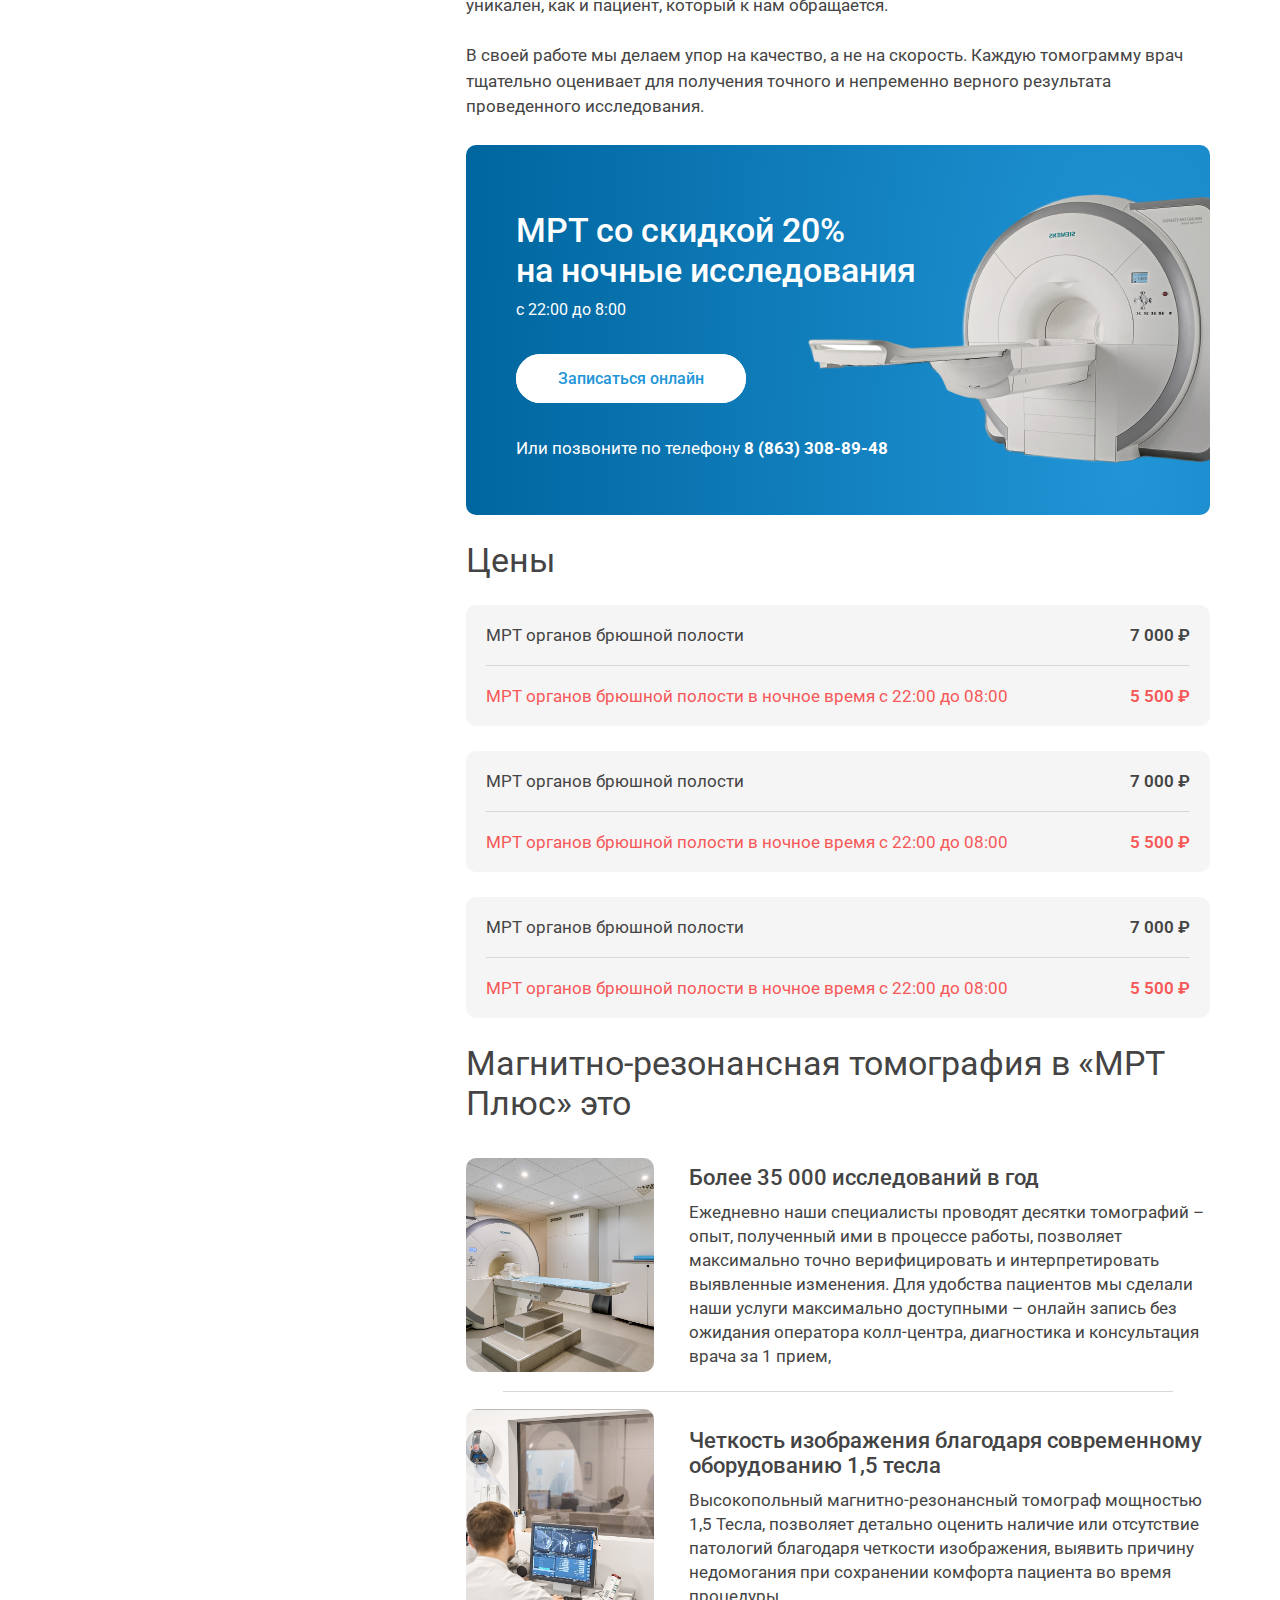
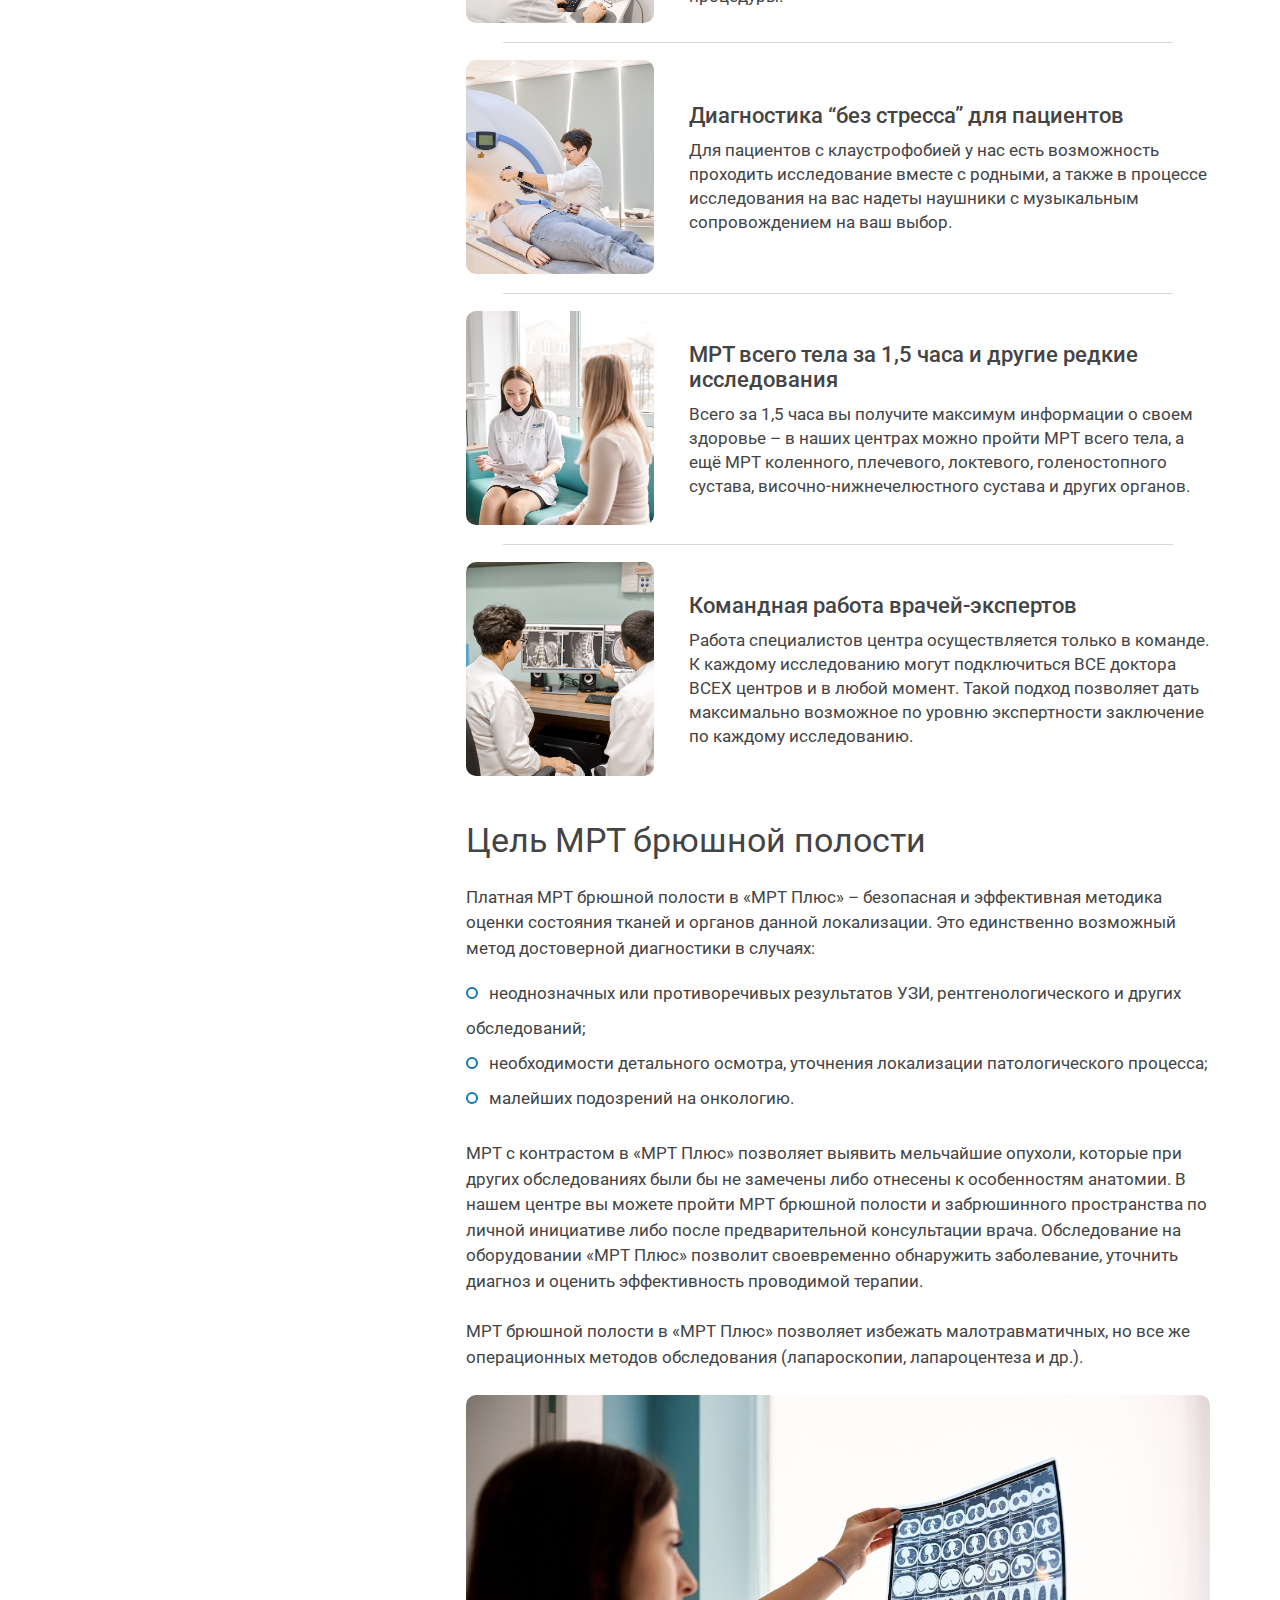
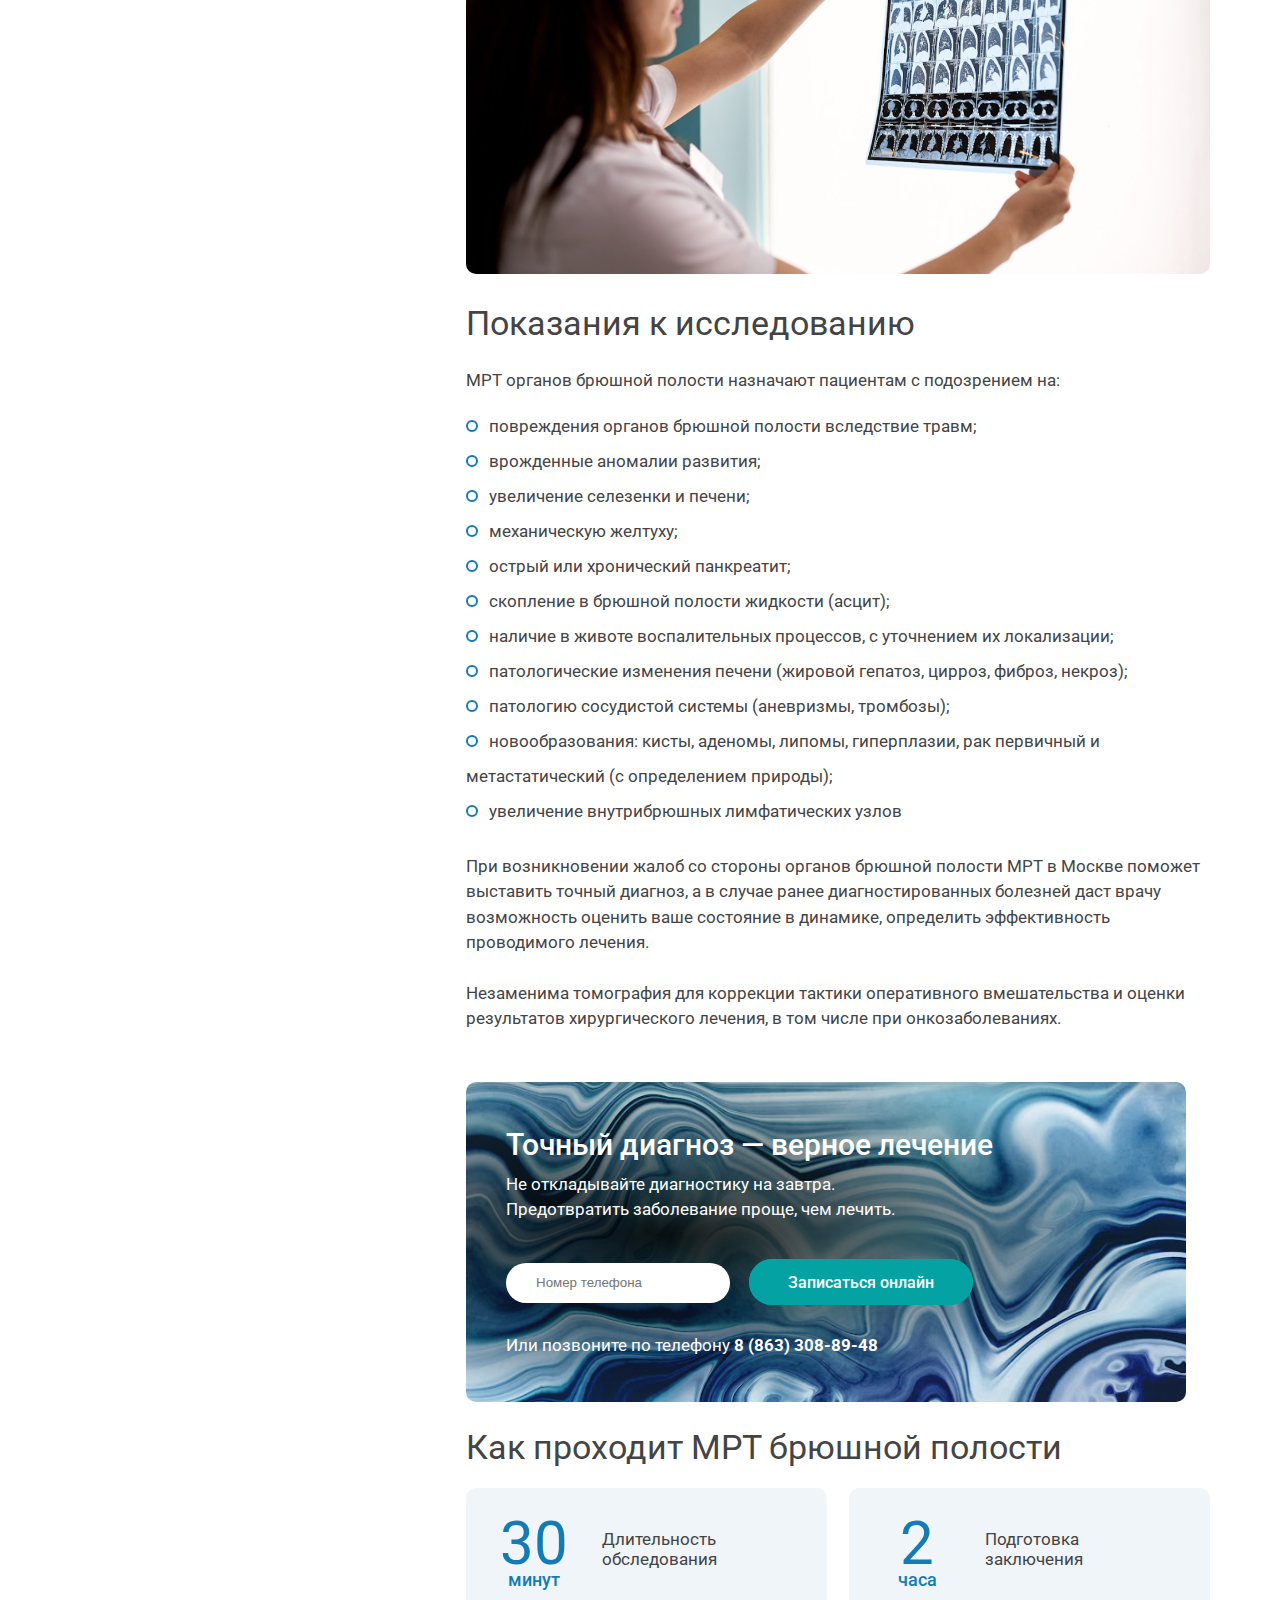
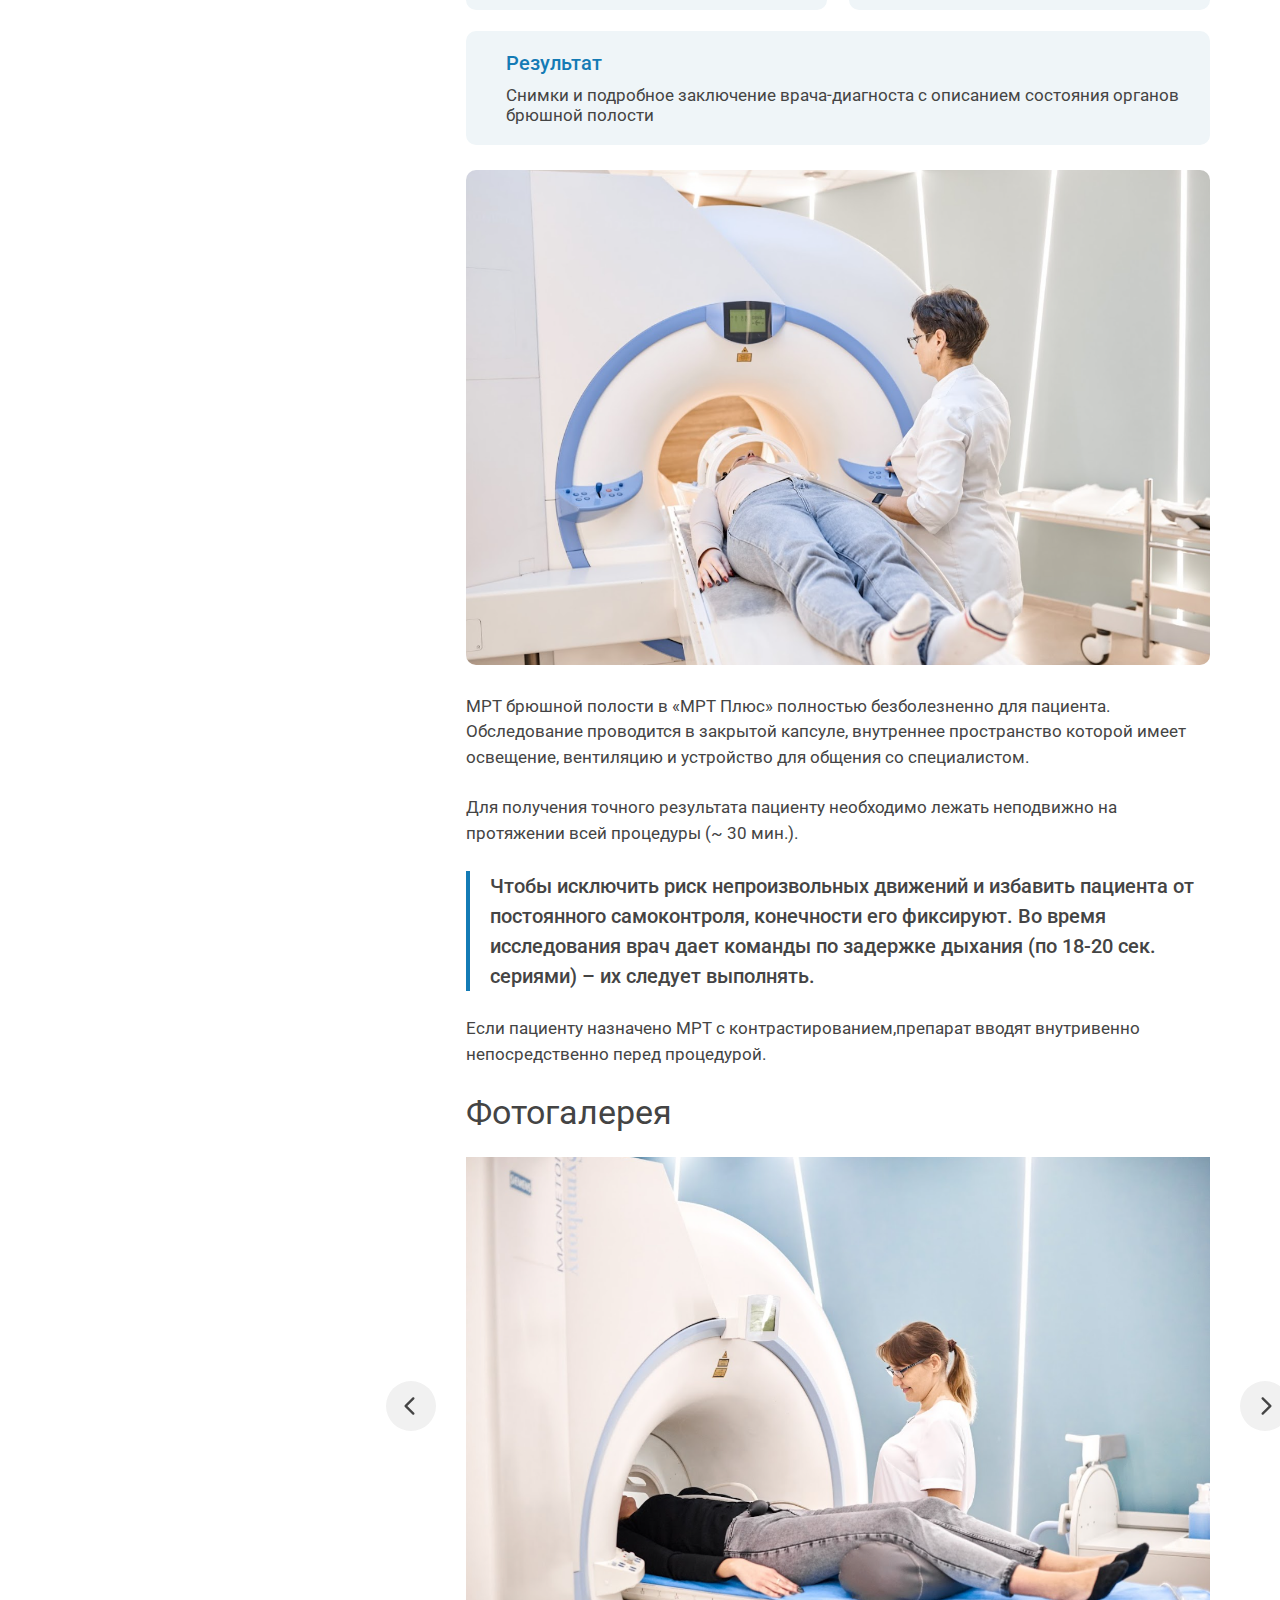
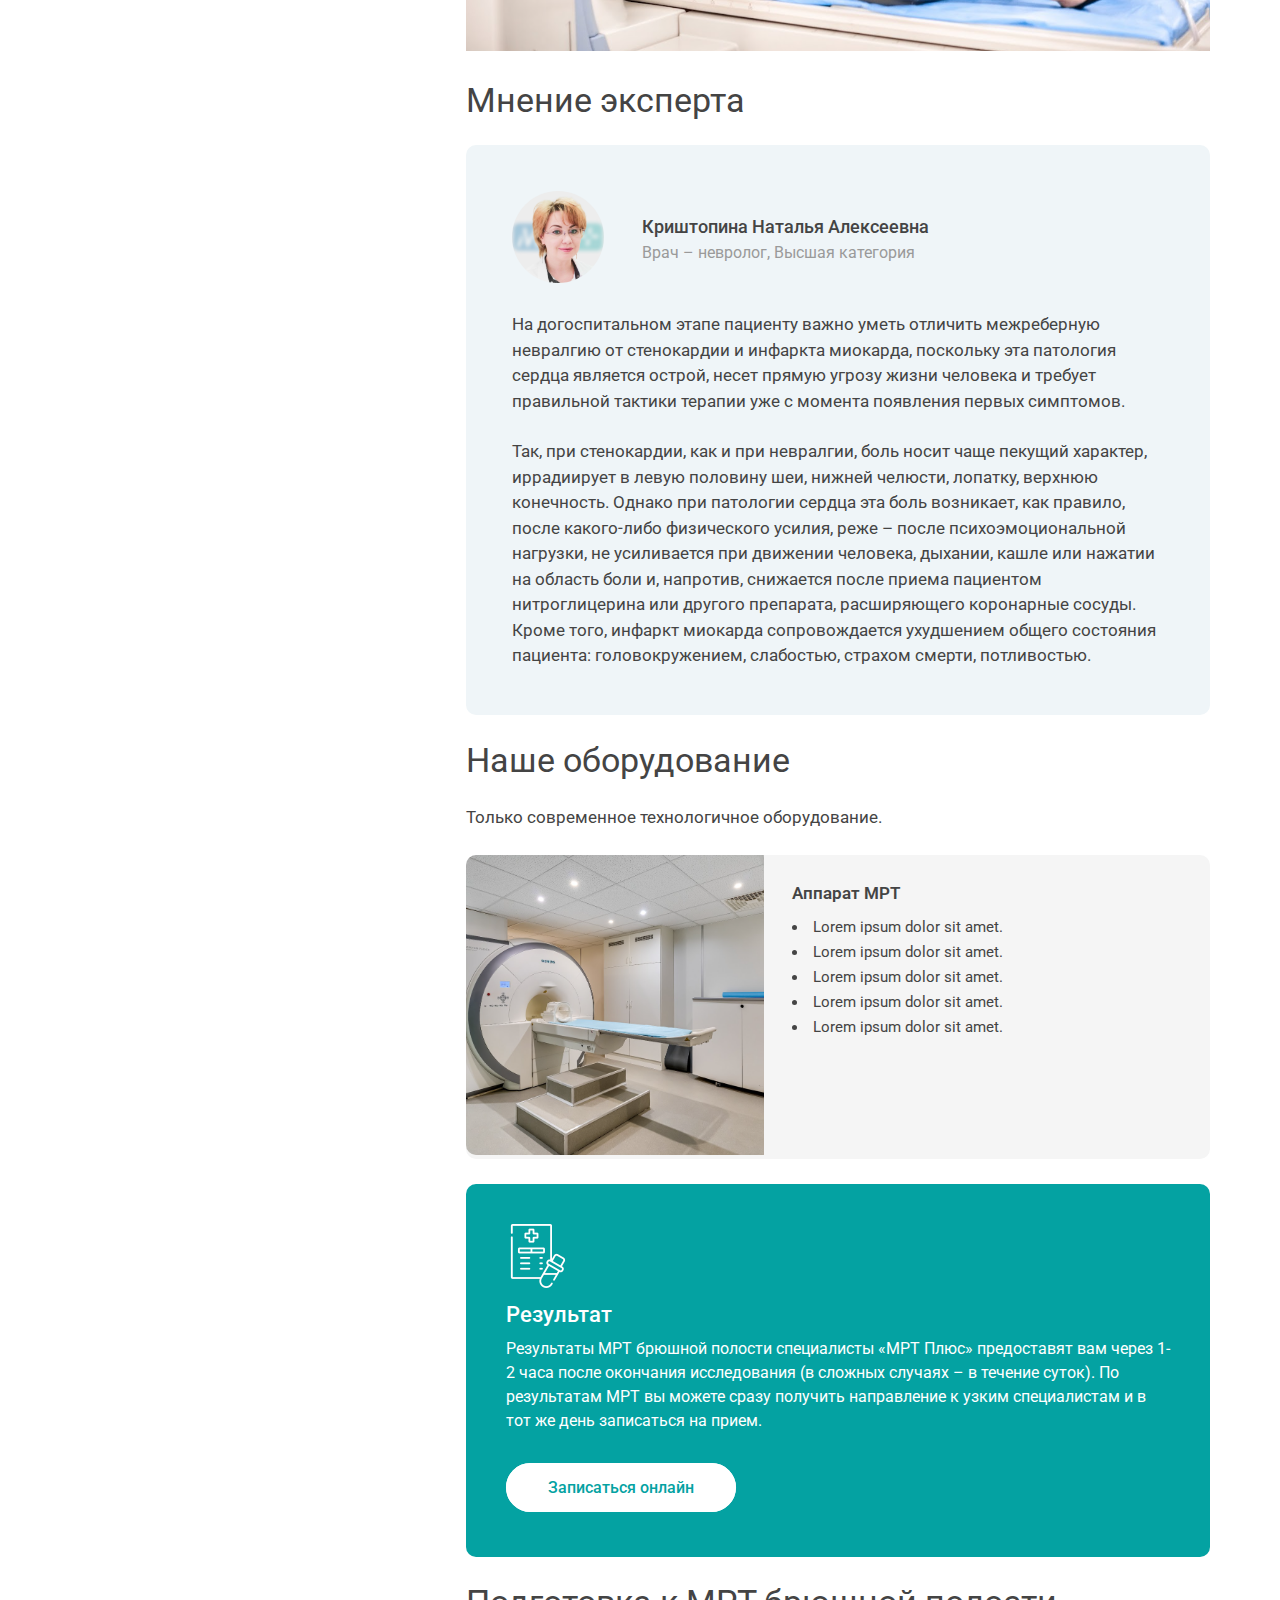
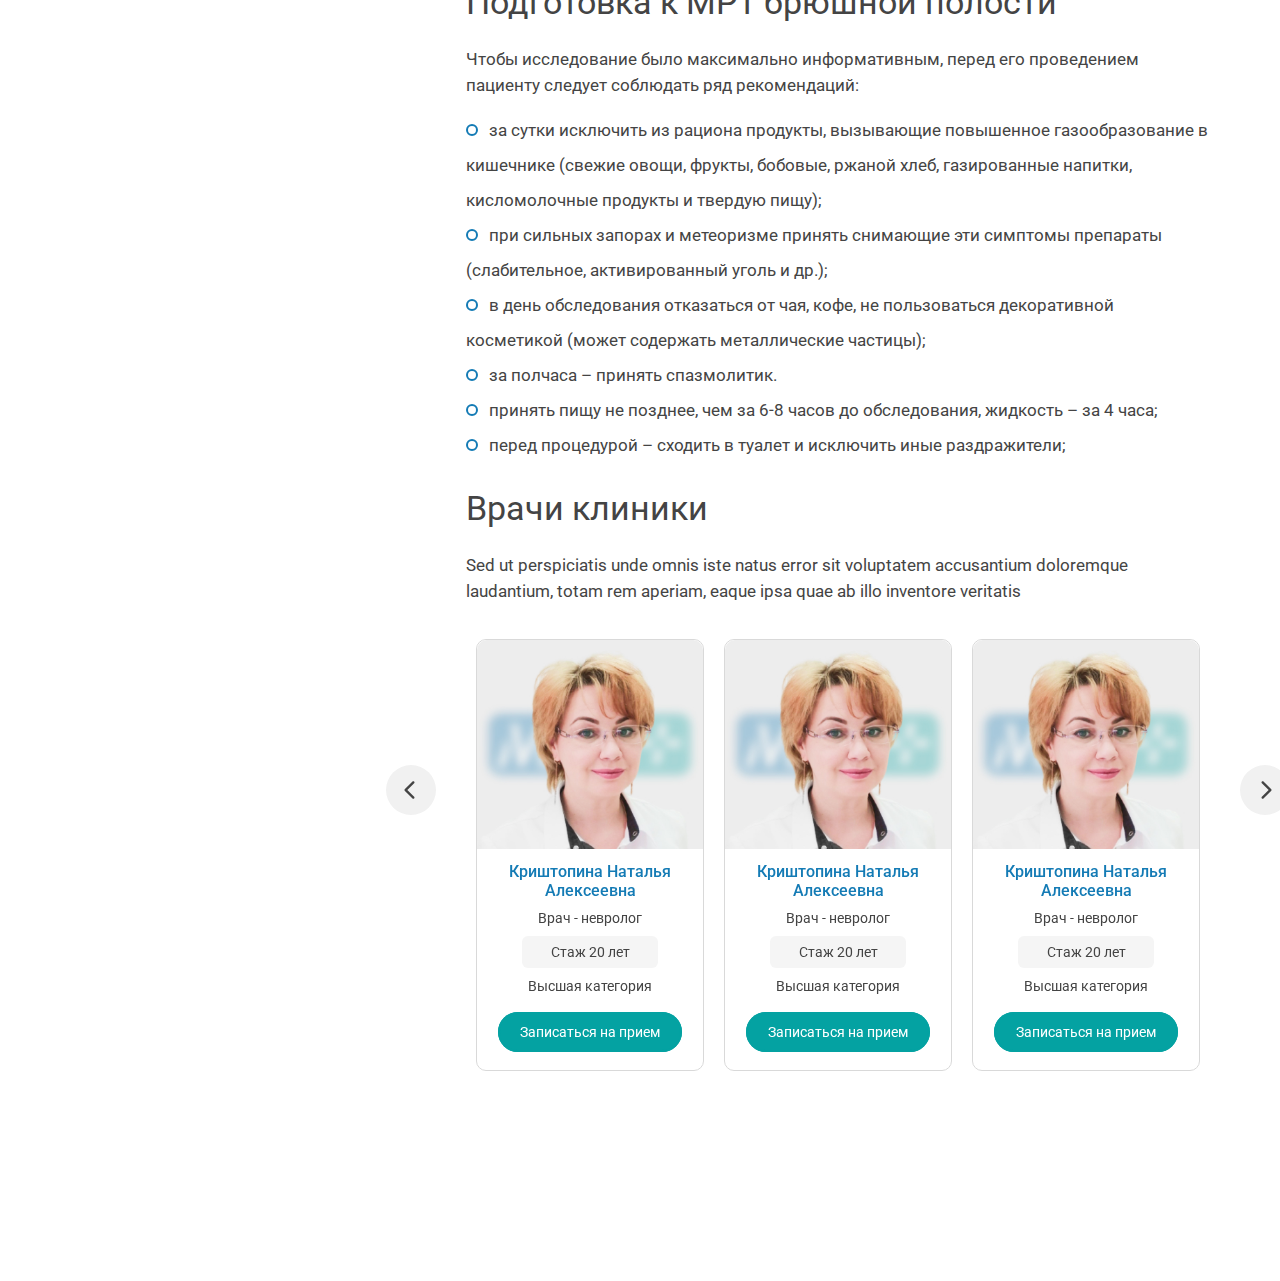
==== commit f0436a7e: "add some" ====
--- a/mrt.html
+++ b/mrt.html
@@ -521,7 +521,124 @@
                         </p>
                     </div>
                 </div>
-
+                <h3>
+                    Наше оборудование
+                </h3>
+                <p>
+                    Только современное технологичное оборудование.
+                </p>
+
+                <div class="equipment-solo">
+                    <div class="equipment-solo__img">
+                        <img src="img/first_slider/1.png" alt="">
+                    </div>
+                    <div class="equipment-solo__text">
+                        Аппарат МРТ
+                        <ul>
+                            <li>Lorem ipsum dolor sit amet.</li>
+                            <li>Lorem ipsum dolor sit amet.</li>
+                            <li>Lorem ipsum dolor sit amet.</li>
+                            <li>Lorem ipsum dolor sit amet.</li>
+                            <li>Lorem ipsum dolor sit amet.</li>
+                        </ul>
+                    </div>
+                </div>
+
+                <div class="result">
+                    <img src="img/result.png">
+                    <h4>
+                        Результат
+                    </h4>
+                    <p>
+                        Результаты МРТ брюшной полости специалисты «МРТ Плюс» предоставят вам через 1-2 часа после
+                        окончания исследования (в сложных случаях – в течение суток). По результатам МРТ вы можете сразу
+                        получить направление к узким специалистам и в тот же день записаться на прием.
+                    </p>
+                    <a href="#">Записаться онлайн</a>
+                </div>
+                <h3>
+                    Подготовка к МРТ брюшной полости
+                </h3>
+                <p>
+                    Чтобы исследование было максимально информативным, перед его проведением пациенту следует соблюдать
+                    ряд рекомендаций:
+                </p>
+                <ul class="ul-with-blue-circles">
+                    <li>
+                        за сутки исключить из рациона продукты, вызывающие повышенное газообразование в кишечнике
+                        (свежие овощи, фрукты, бобовые, ржаной хлеб, газированные напитки, кисломолочные продукты и
+                        твердую пищу);
+                    </li>
+                    <li>
+                        при сильных запорах и метеоризме принять снимающие эти симптомы препараты (слабительное,
+                        активированный уголь и др.);
+                    </li>
+                    <li>
+                        в день обследования отказаться от чая, кофе, не пользоваться декоративной косметикой (может
+                        содержать металлические частицы);
+                    </li>
+                    <li>
+                        за полчаса – принять спазмолитик.
+                    </li>
+                    <li>
+                        принять пищу не позднее, чем за 6-8 часов до обследования, жидкость – за 4 часа;
+                    </li>
+                    <li>
+                        перед процедурой – сходить в туалет и исключить иные раздражители;
+                    </li>
+                </ul>
+                <h3>
+                    Врачи клиники
+                </h3>
+                <p>
+                    Sed ut perspiciatis unde omnis iste natus error sit voluptatem accusantium doloremque laudantium,
+                    totam rem aperiam, eaque ipsa quae ab illo inventore veritatis
+                </p>
+                <div class="doctors-slider mt25">
+                    <div class="doctors-slider__element_wrapper">
+                        <div class="doctors-slider__element">
+                            <img src="img/natalia_krishtopina.png" alt="">
+                            <div><a href="#">Криштопина Наталья Алексеевна</a></div>
+                            <div> Врач - невролог</div>
+                            <div class="doctor_exp">Стаж 20 лет</div>
+                            <div> Высшая категория </div>
+                            <div><a href="#" class="doctor_bill">Записаться на прием</a></div>
+                        </div>
+                    </div>
+                    <div class="doctors-slider__element_wrapper">
+                        <div class="doctors-slider__element">
+                            <img src="img/natalia_krishtopina.png" alt="">
+                            <div><a href="#">Криштопина Наталья Алексеевна</a></div>
+                            <div> Врач - невролог</div>
+                            <div class="doctor_exp">Стаж 20 лет</div>
+                            <div> Высшая категория </div>
+                            <div><a href="#" class="doctor_bill">Записаться на прием</a></div>
+                        </div>
+                    </div>
+                    <div class="doctors-slider__element_wrapper">
+                        <div class="doctors-slider__element">
+                            <img src="img/natalia_krishtopina.png" alt="">
+                            <div><a href="#">Криштопина Наталья Алексеевна</a></div>
+                            <div> Врач - невролог</div>
+                            <div class="doctor_exp">Стаж 20 лет</div>
+                            <div> Высшая категория </div>
+                            <div><a href="#" class="doctor_bill">Записаться на прием</a></div>
+                        </div>
+                    </div>
+                    <div class="doctors-slider__element_wrapper">
+                        <div class="doctors-slider__element">
+                            <img src="img/natalia_krishtopina.png" alt="">
+                            <div><a href="#">Криштопина Наталья Алексеевна</a></div>
+                            <div> Врач - невролог</div>
+                            <div class="doctor_exp">Стаж 20 лет</div>
+                            <div> Высшая категория </div>
+                            <div><a href="#" class="doctor_bill">Записаться на прием</a></div>
+                        </div>
+                    </div>
+                </div>
+                <div class="other-research-slider">
+
+                </div>
             </div>
         </div>
     </div>
--- a/css/styles.css
+++ b/css/styles.css
@@ -918,6 +918,53 @@
 }
 .equipment__text {
   padding: 28px;
+}
+
+.equipment-solo {
+  background-color: #F5F5F5;
+  border-radius: 10px;
+  margin-top: 25px;
+  font-weight: 600;
+  font-size: 17px;
+  display: flex;
+  flex-wrap: wrap;
+}
+.equipment-solo__img {
+  width: 40%;
+}
+@media (max-width: 700px) {
+  .equipment-solo__img {
+    width: 100%;
+  }
+}
+.equipment-solo__img img {
+  width: 100%;
+  height: 300px;
+  border-radius: 10px 0px 0px 10px;
+}
+@media (max-width: 700px) {
+  .equipment-solo__img img {
+    height: 191px;
+    border-radius: 10px 10px 0px 0px;
+  }
+}
+.equipment-solo__text {
+  width: 60%;
+  padding: 28px;
+}
+@media (max-width: 700px) {
+  .equipment-solo__text {
+    width: 100%;
+  }
+}
+.equipment-solo__text ul {
+  margin-top: 15px;
+  font-weight: 400;
+  font-size: 15px;
+  list-style-position: inside;
+}
+.equipment-solo__text li {
+  padding-bottom: 7px;
 }
 
 .equipment-slider_wrapper {
@@ -1811,4 +1858,62 @@
 .experts-opinion_text p {
   font-size: 17px;
   line-height: 150%;
+}
+
+.result {
+  padding: 40px 40px 60px 40px;
+  border-radius: 10px;
+  margin-top: 25px;
+  background-color: #04A2A2;
+}
+@media (max-width: 700px) {
+  .result {
+    padding: 25px 25px 40px 25px;
+  }
+}
+.result img {
+  width: 64px;
+  height: 64px;
+}
+@media (max-width: 700px) {
+  .result img {
+    width: 40px;
+    height: 40px;
+  }
+}
+.result h4 {
+  margin-top: 10px;
+  font-weight: 500;
+  font-size: 22px;
+  color: white;
+}
+@media (max-width: 700px) {
+  .result h4 {
+    font-size: 18px;
+  }
+}
+.result p {
+  font-size: 16px;
+  line-height: 150%;
+  color: white;
+  margin-bottom: 45px;
+  margin-top: 10px;
+}
+@media (max-width: 700px) {
+  .result p {
+    font-size: 14px;
+  }
+}
+.result a {
+  padding: 13px 40px;
+  background-color: white;
+  color: #04A2A2;
+  border-radius: 50px;
+  border: 2px solid white;
+  font-weight: 500;
+  font-size: 16px;
+}
+.result a:hover {
+  color: white;
+  background-color: transparent;
 }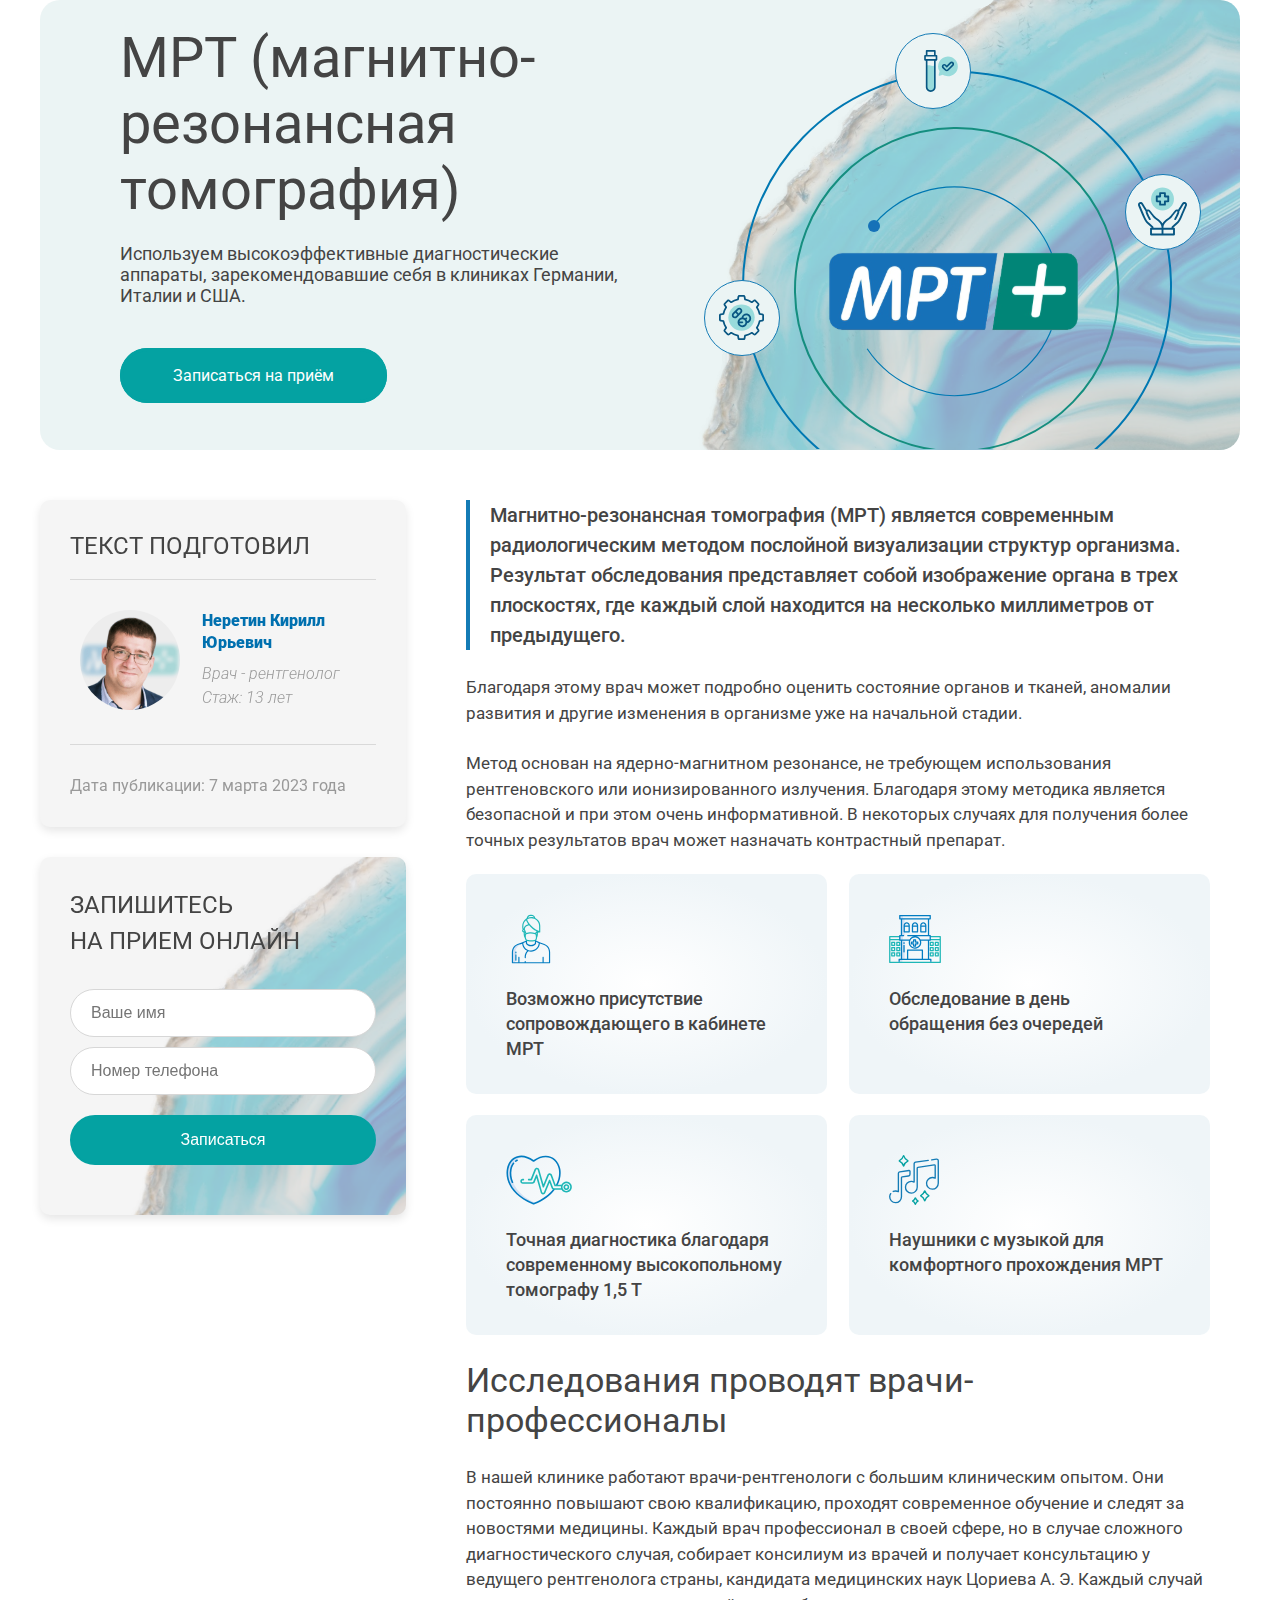
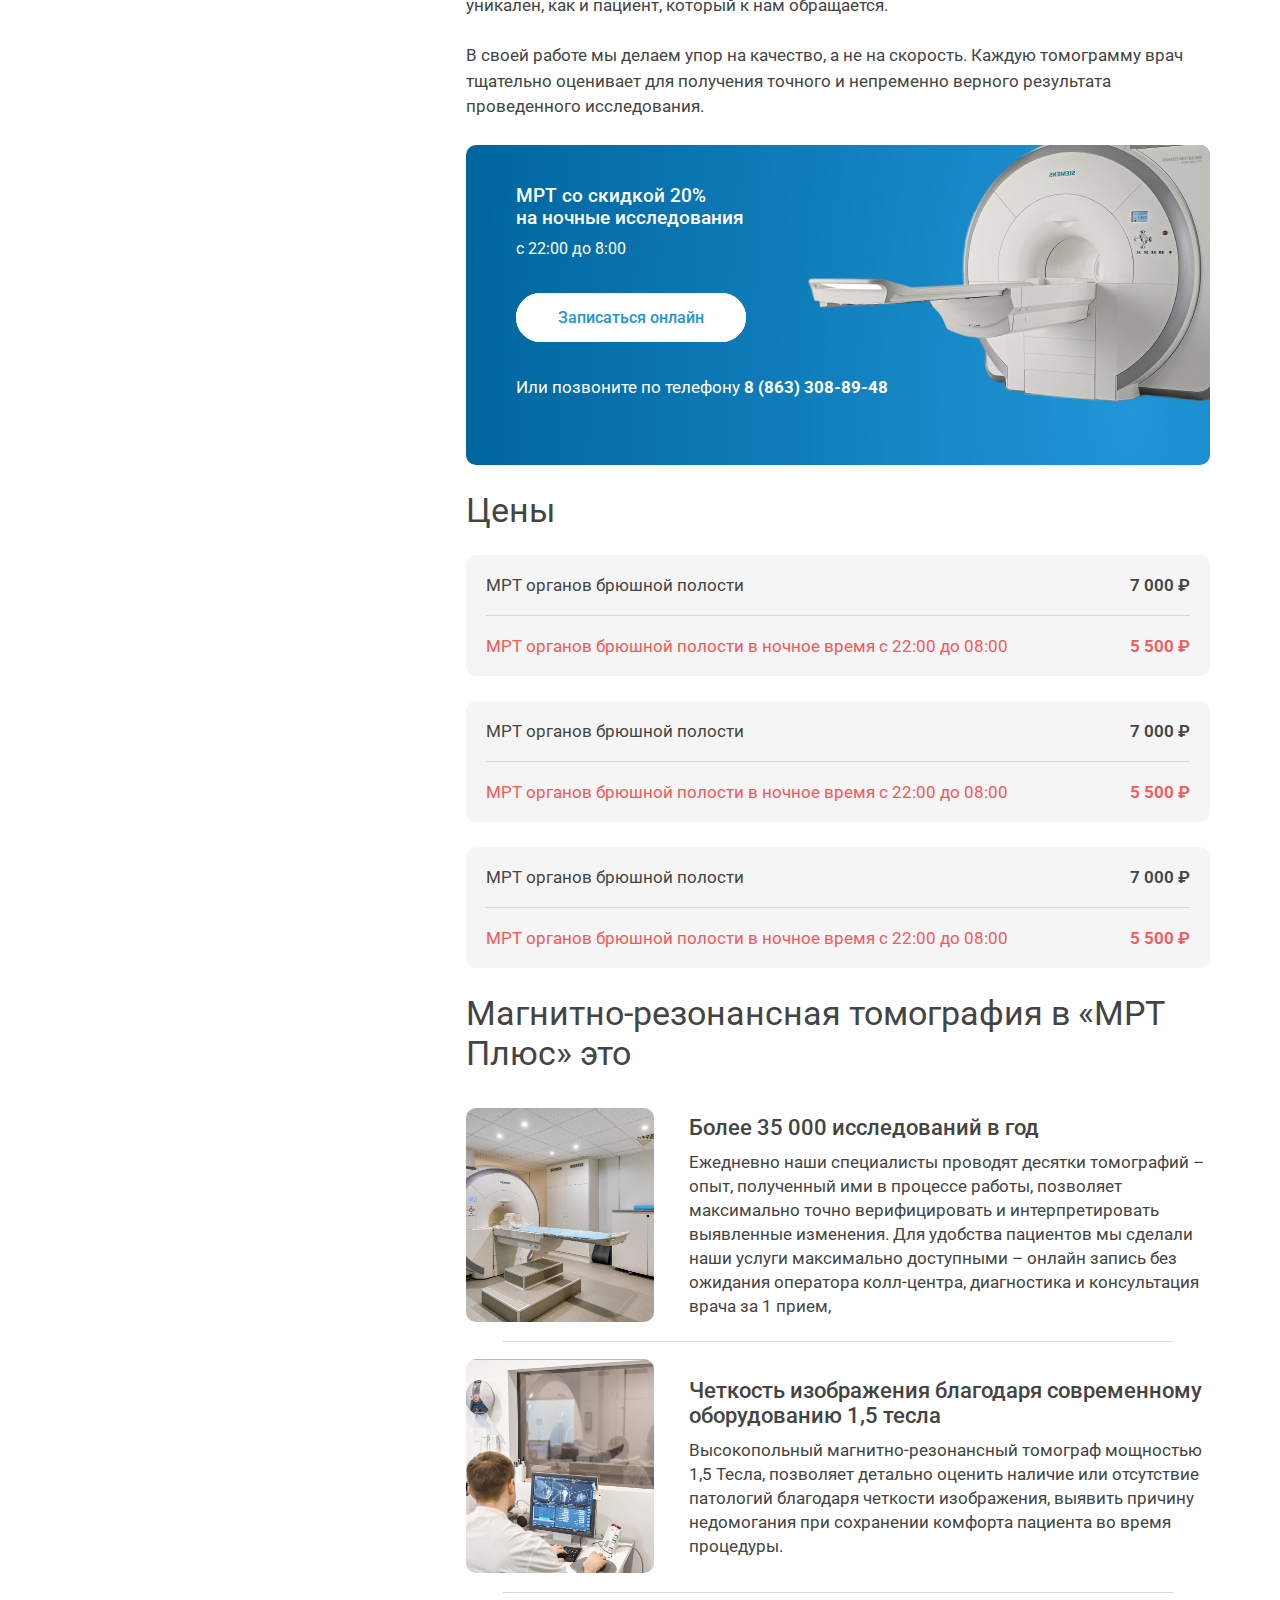
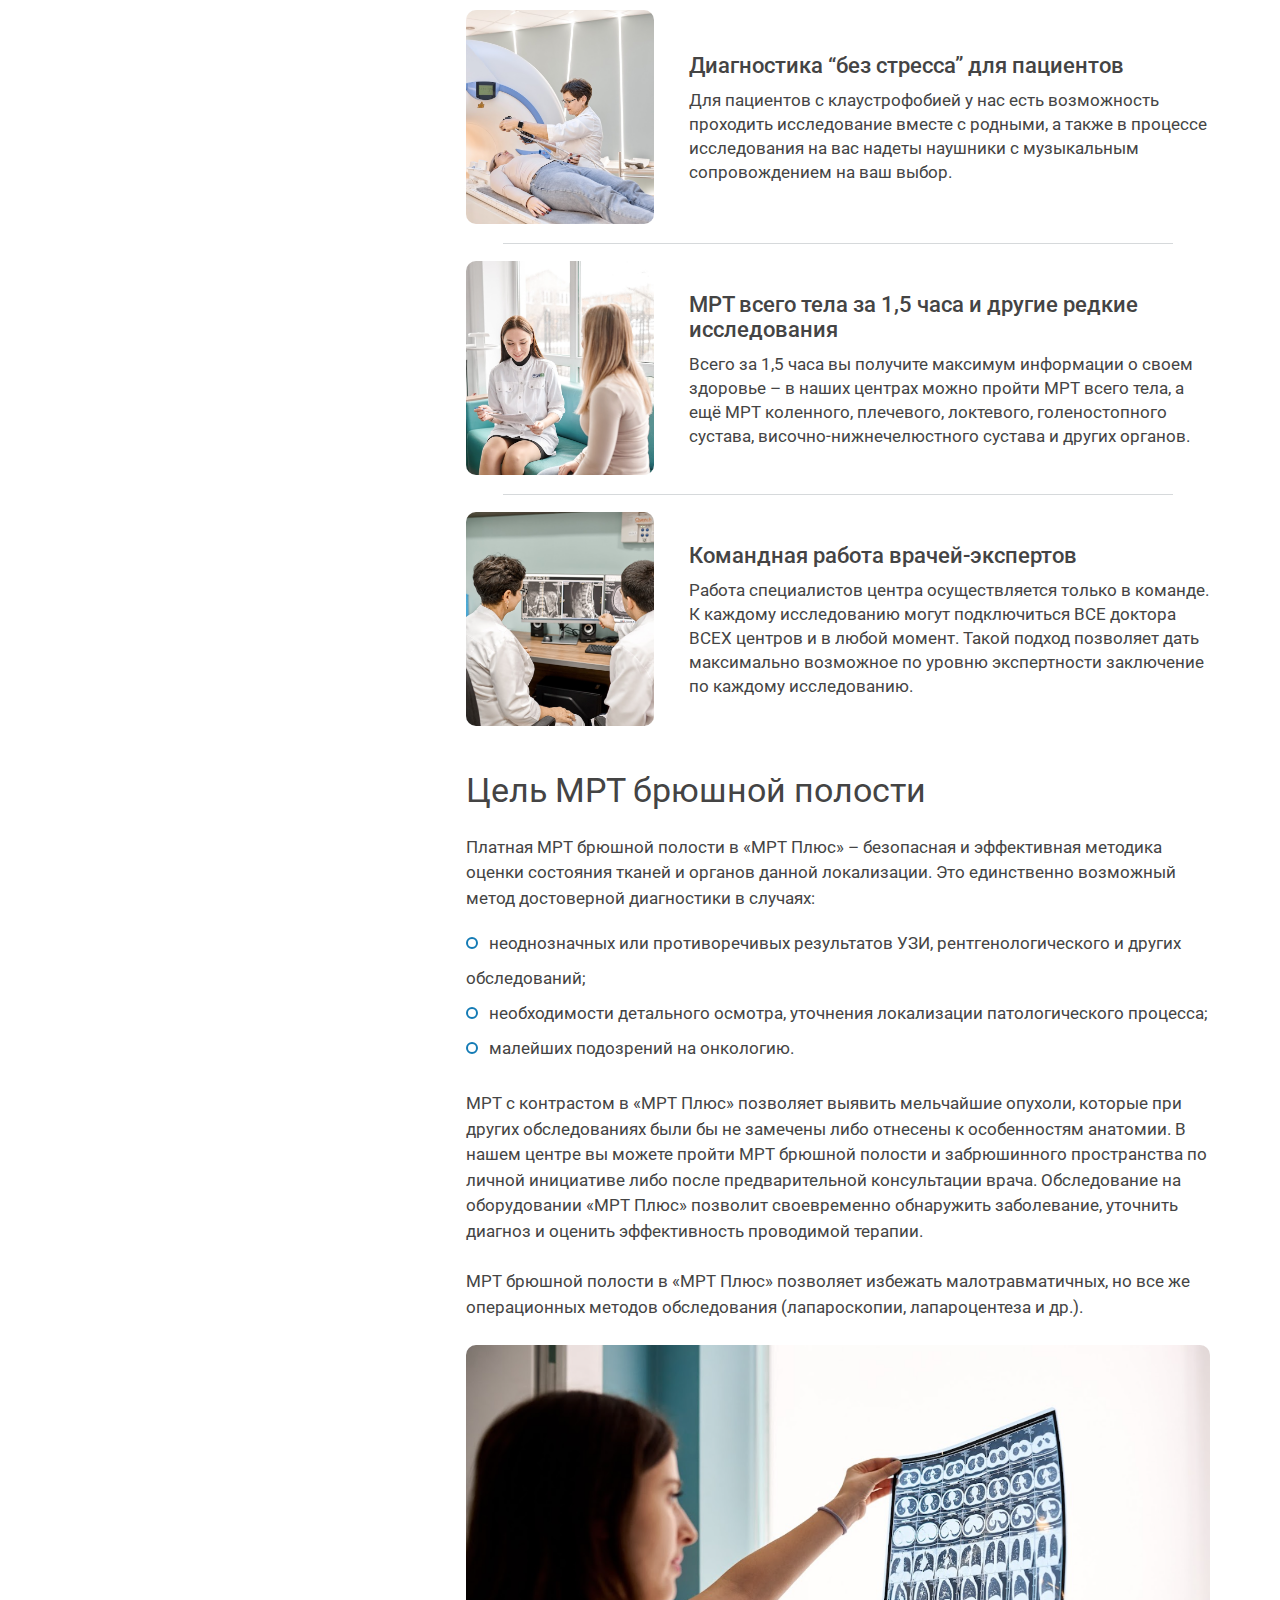
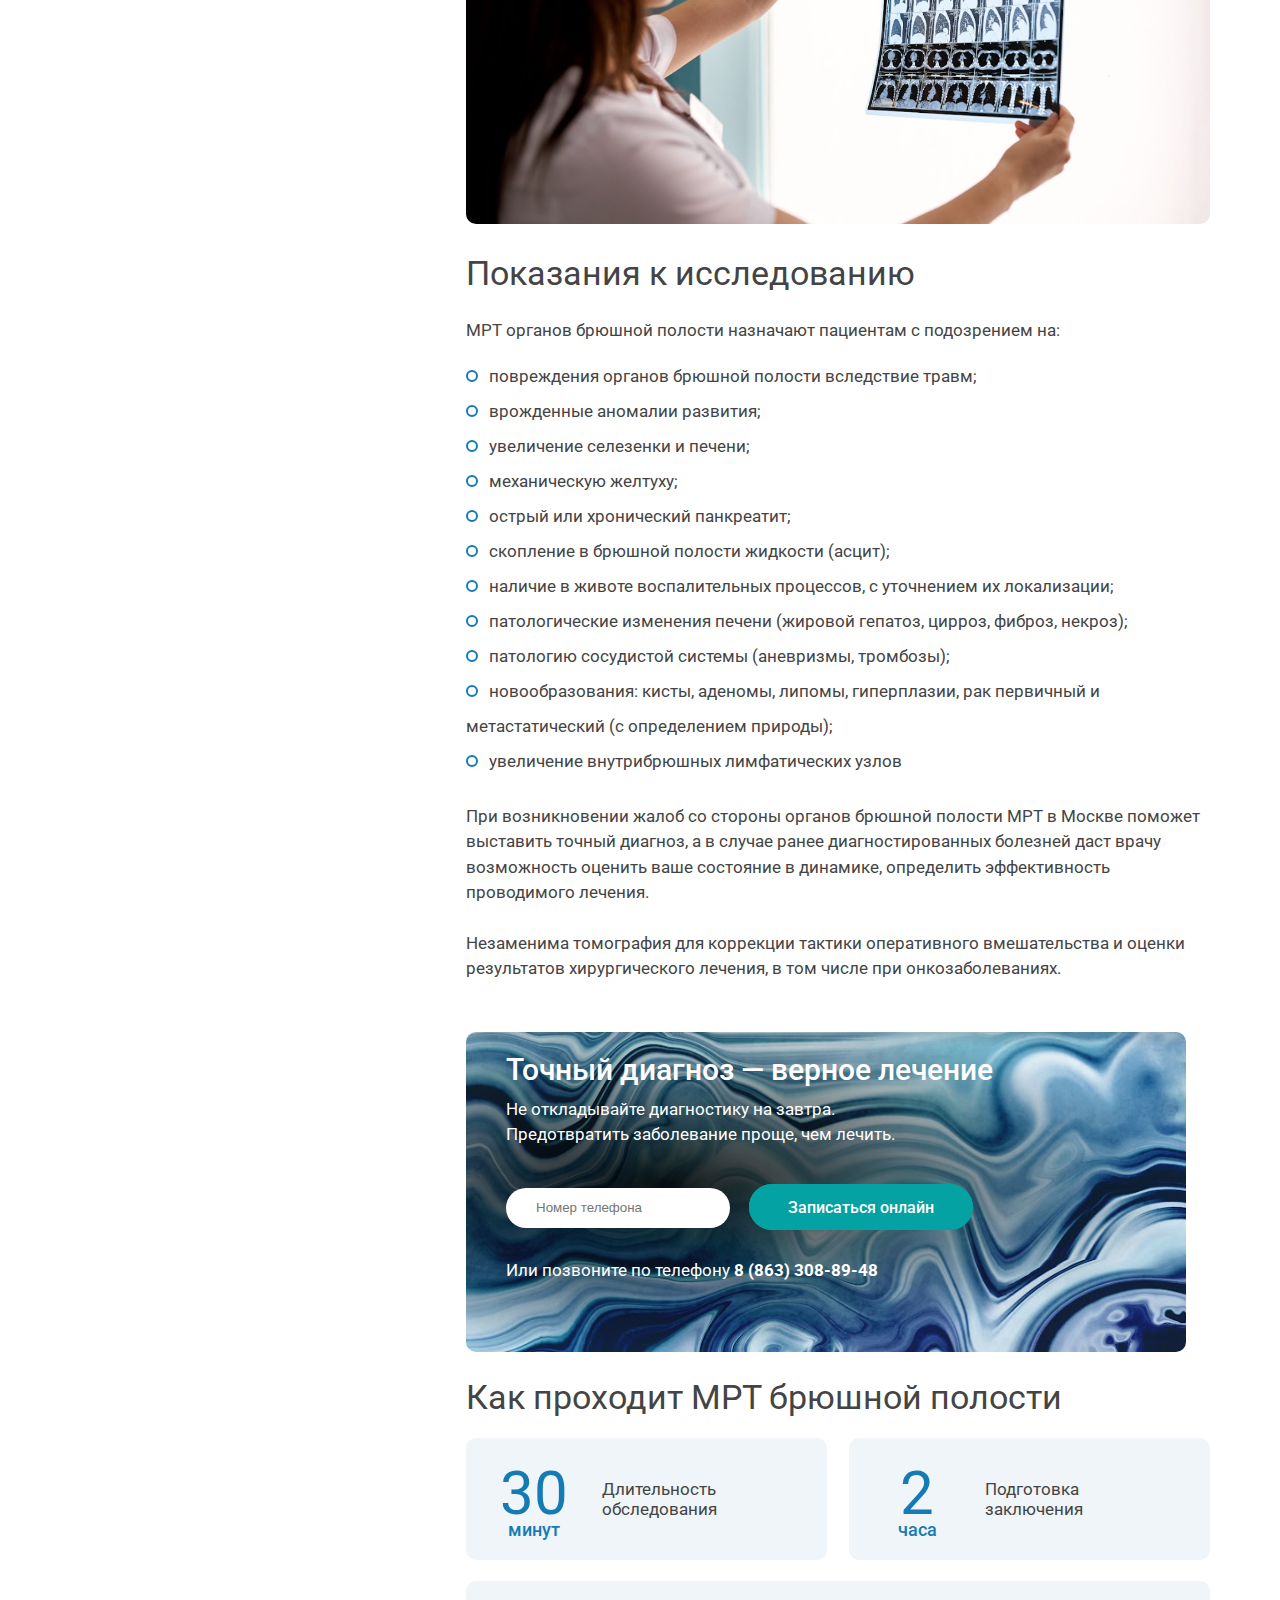
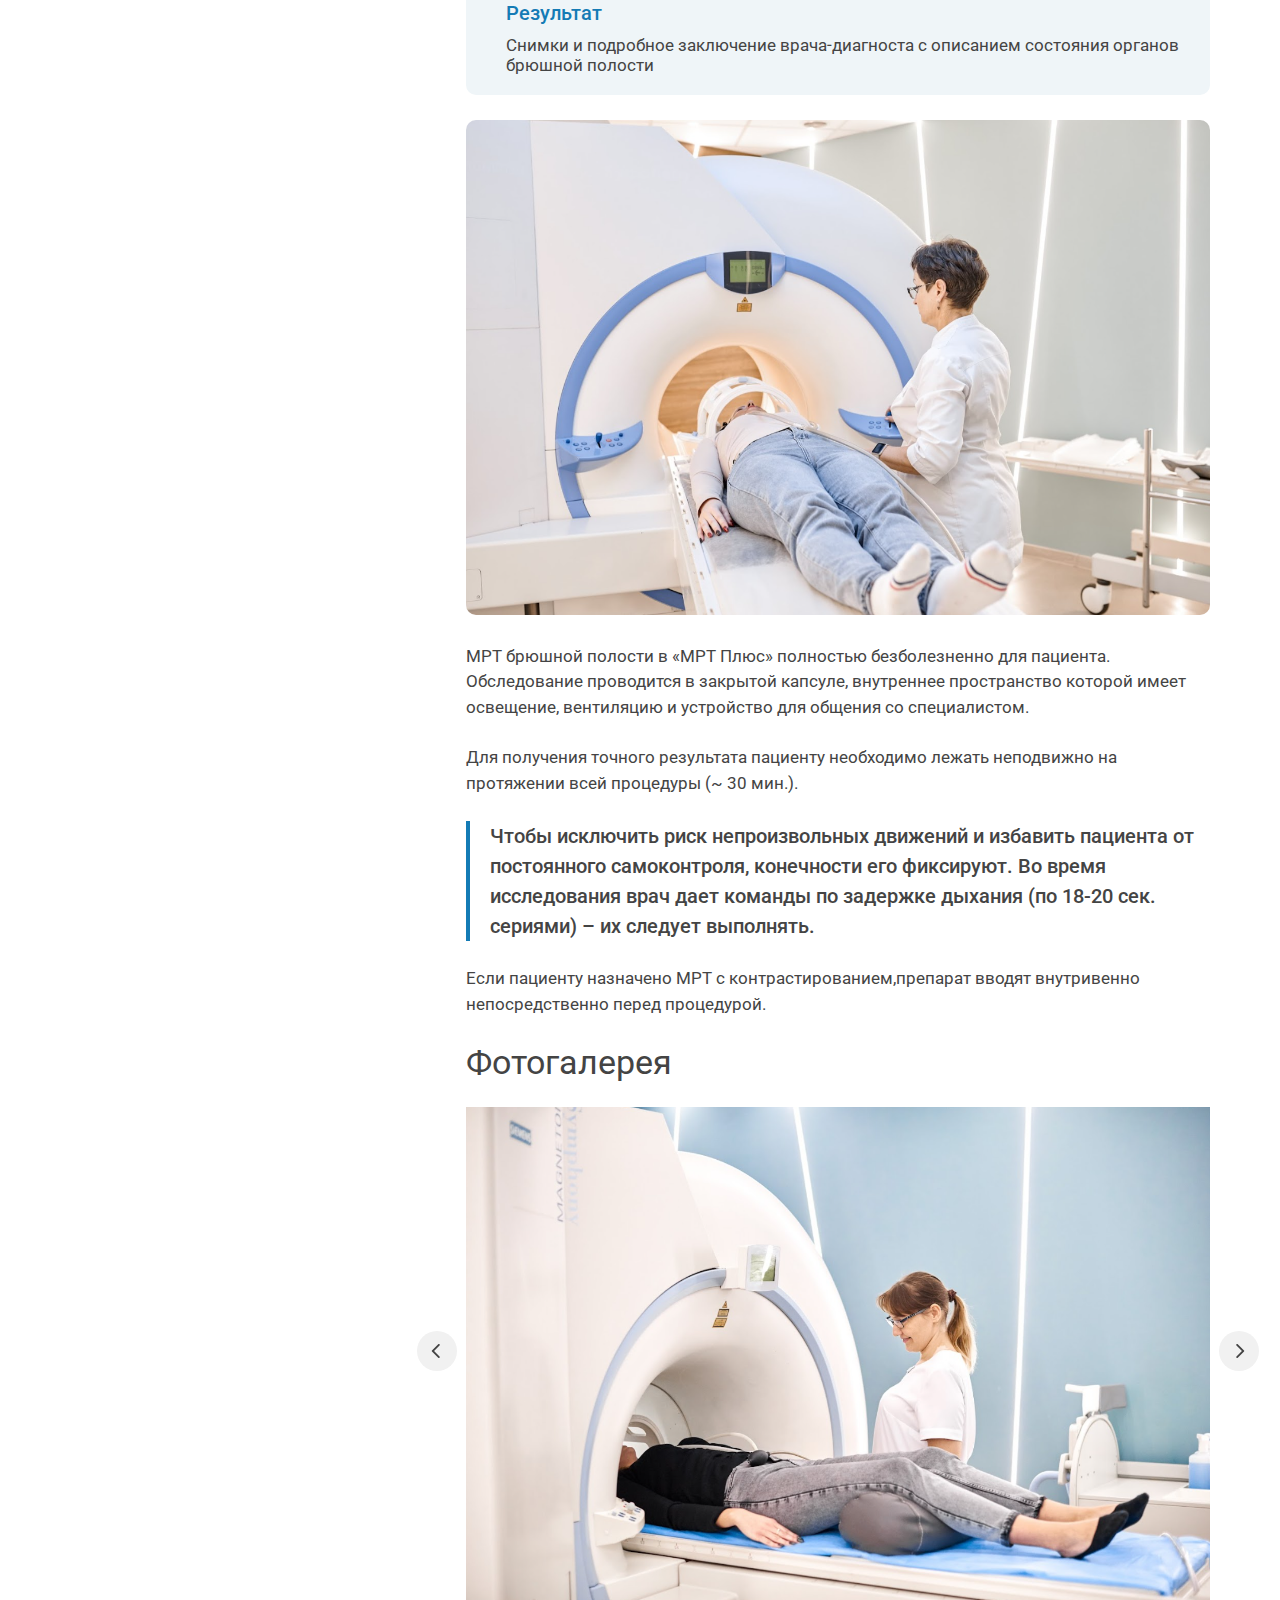
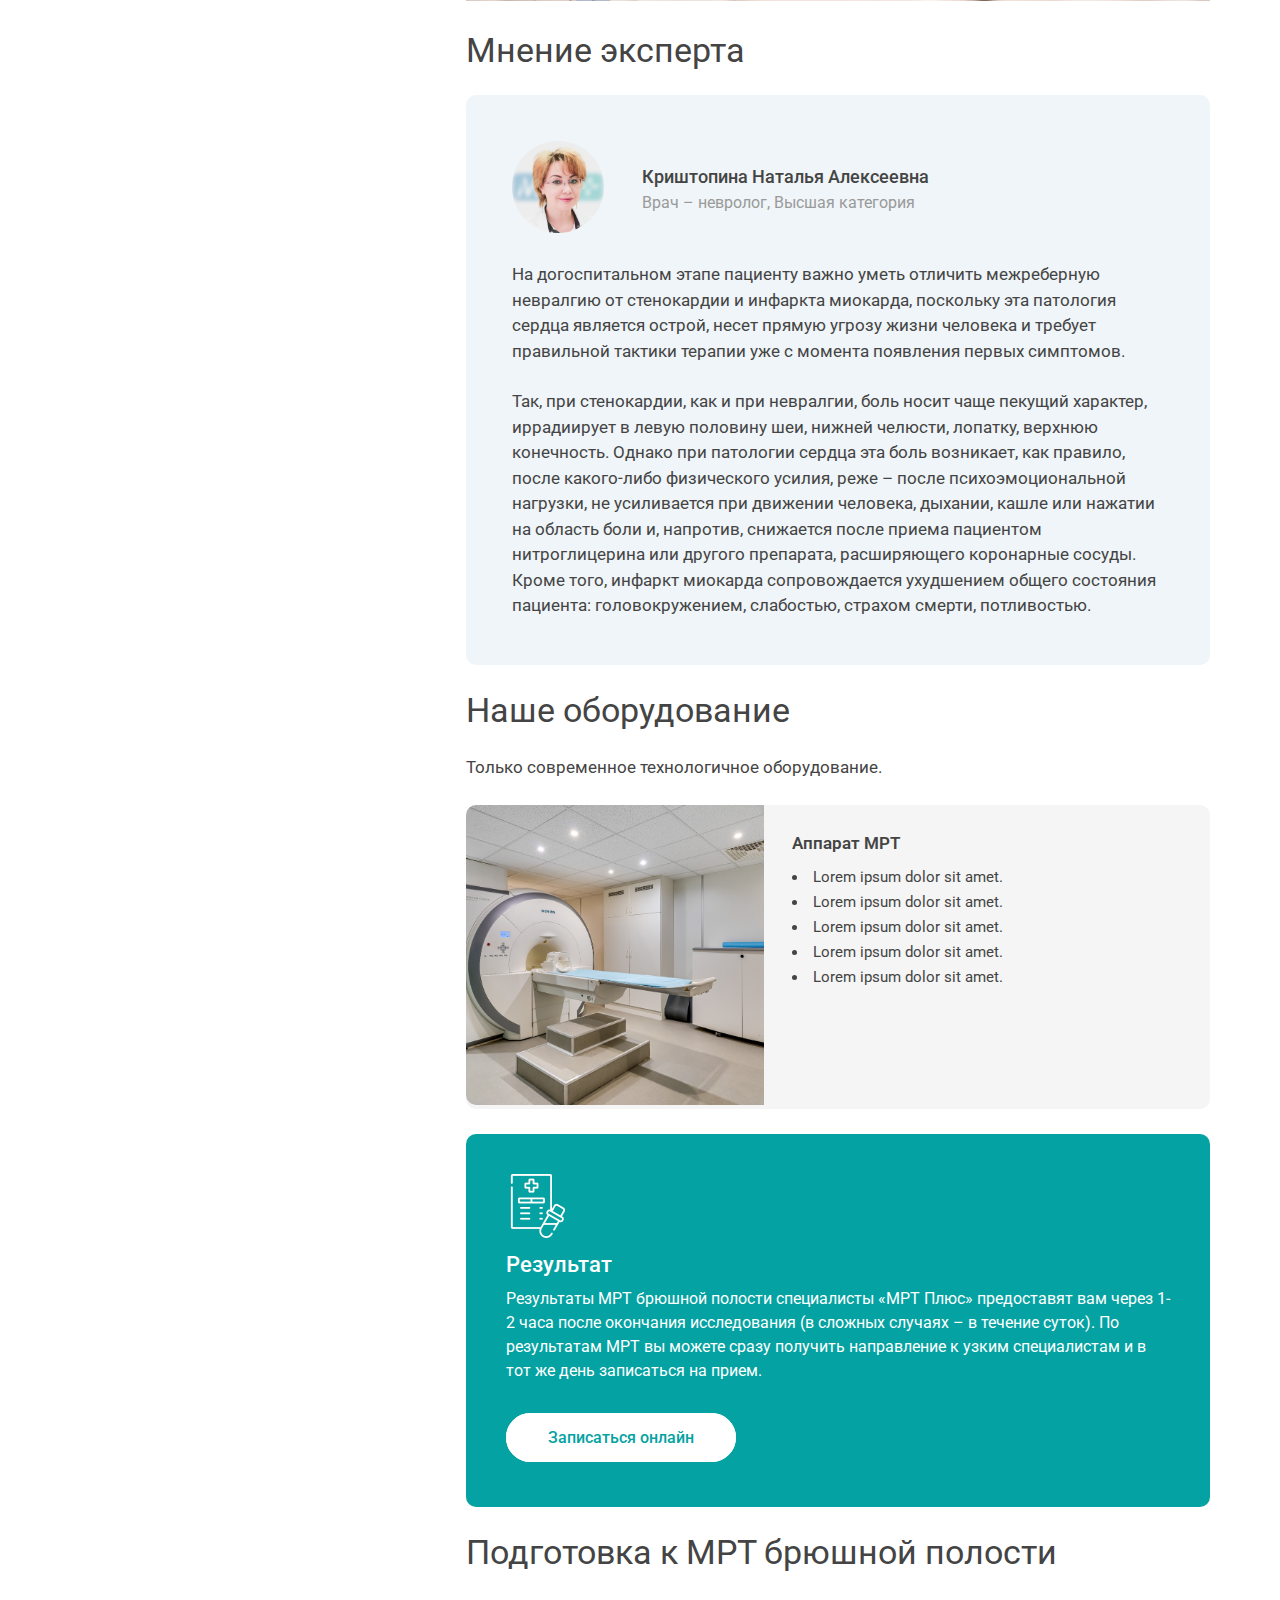
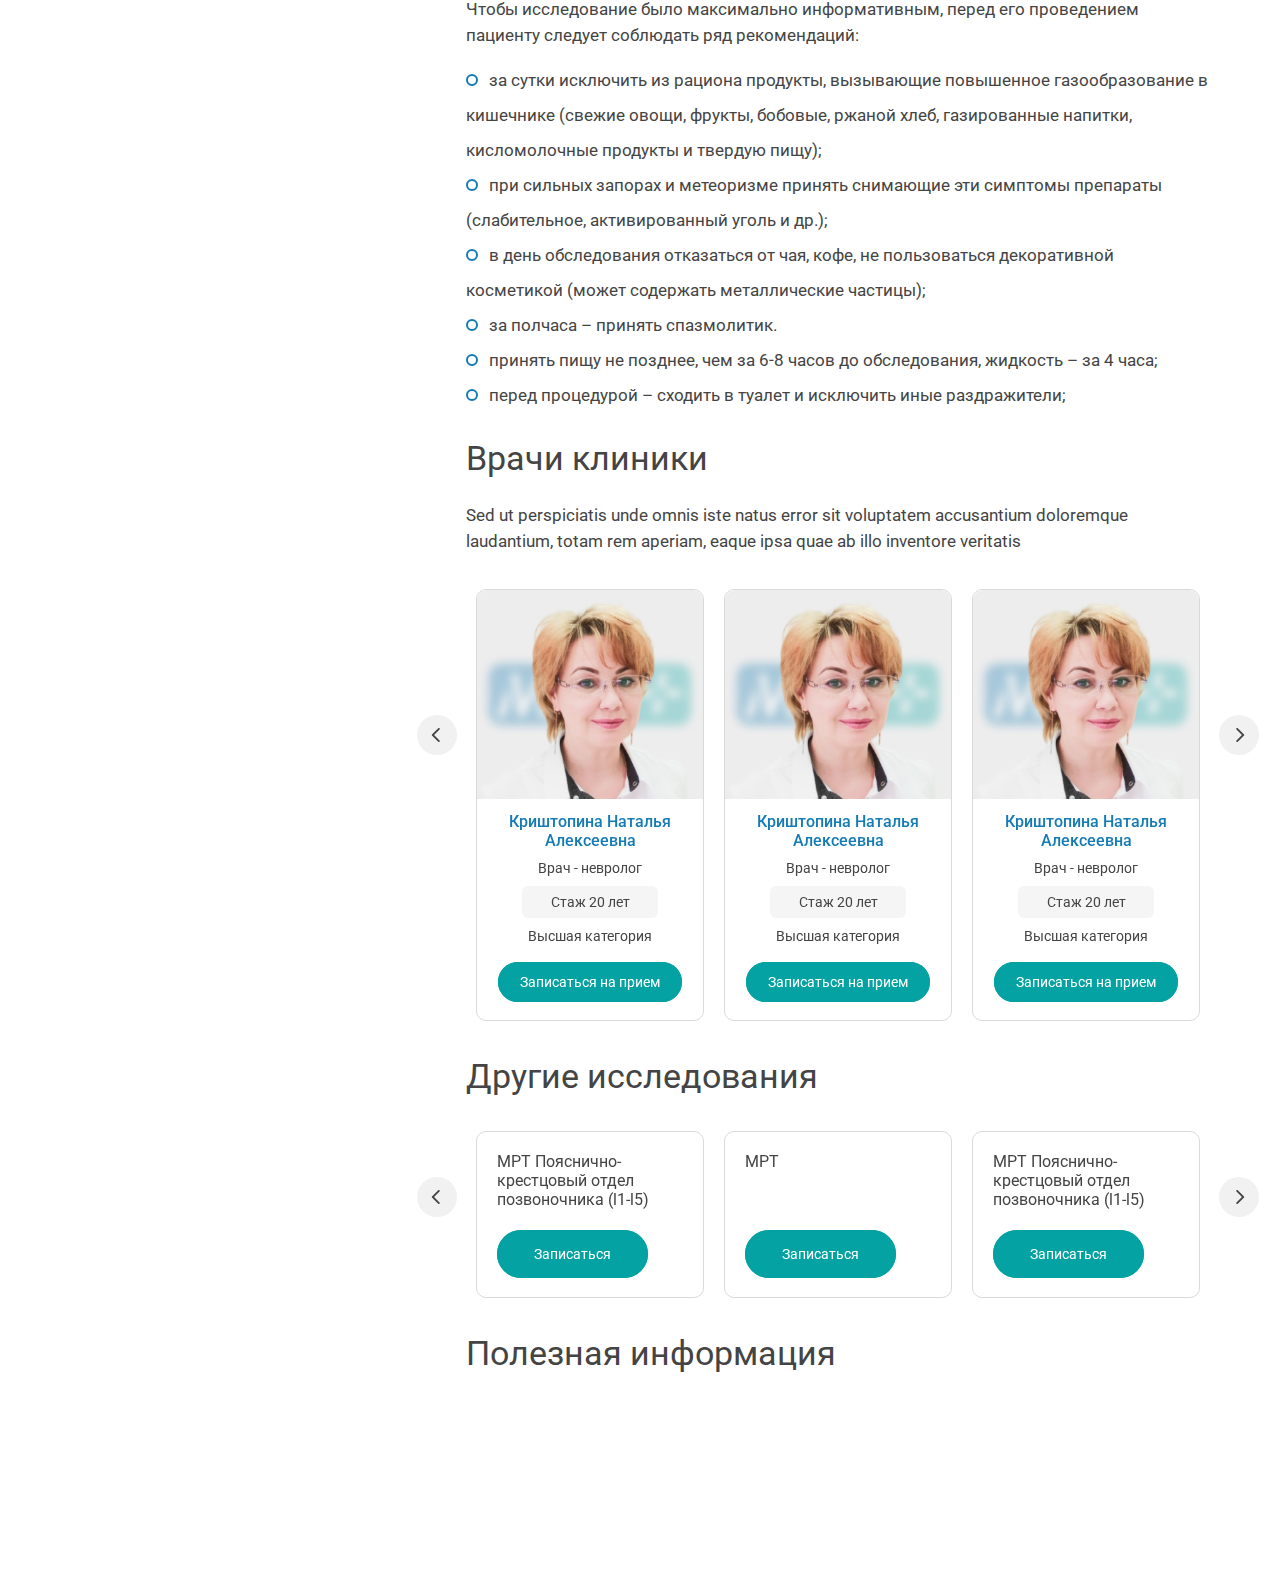
==== commit af39ffbf: "near final" ====
--- a/mrt.html
+++ b/mrt.html
@@ -61,21 +61,26 @@
             </div>
 
             <div class="content">
-                <blockquote>
-                    Магнитно-резонансная томография (МРТ) является современным радиологическим методом послойной
-                    визуализации структур организма. Результат обследования представляет собой изображение органа в трех
-                    плоскостях, где каждый слой находится на несколько миллиметров от предыдущего.
-                </blockquote>
-                <p>
-                    Благодаря этому врач может подробно оценить состояние органов и тканей, аномалии развития и другие
-                    изменения в организме уже на начальной стадии.
-                </p>
-                <p>
-                    Метод основан на ядерно-магнитном резонансе, не требующем использования рентгеновского или
-                    ионизированного излучения. Благодаря этому методика является безопасной и при этом очень
-                    информативной. В некоторых случаях для получения более точных результатов врач может назначать
-                    контрастный препарат.
-                </p>
+                <div class="text-block">
+
+                    <blockquote>
+                        Магнитно-резонансная томография (МРТ) является современным радиологическим методом послойной
+                        визуализации структур организма. Результат обследования представляет собой изображение органа в
+                        трех
+                        плоскостях, где каждый слой находится на несколько миллиметров от предыдущего.
+                    </blockquote>
+                    <p>
+                        Благодаря этому врач может подробно оценить состояние органов и тканей, аномалии развития и
+                        другие
+                        изменения в организме уже на начальной стадии.
+                    </p>
+                    <p>
+                        Метод основан на ядерно-магнитном резонансе, не требующем использования рентгеновского или
+                        ионизированного излучения. Благодаря этому методика является безопасной и при этом очень
+                        информативной. В некоторых случаях для получения более точных результатов врач может назначать
+                        контрастный препарат.
+                    </p>
+                </div>
                 <div class="our-advantages">
                     <div class="our-advantages_element">
                         <div class="our-advantages_element_img">
@@ -112,21 +117,26 @@
                         </div>
                     </div>
                 </div>
-                <h3>
-                    Исследования проводят врачи-профессионалы
-                </h3>
-                <p>
-                    В нашей клинике работают врачи-рентгенологи с большим клиническим опытом. Они постоянно повышают
-                    свою квалификацию, проходят современное обучение и следят за новостями медицины. Каждый врач
-                    профессионал в своей сфере, но в случае сложного диагностического случая, собирает консилиум из
-                    врачей и получает консультацию у ведущего рентгенолога страны, кандидата медицинских наук Цориева А.
-                    Э. Каждый случай уникален, как и пациент, который к нам обращается.
-                </p>
-                <p>
-                    В своей работе мы делаем упор на качество, а не на скорость. Каждую томограмму врач тщательно
-                    оценивает
-                    для получения точного и непременно верного результата проведенного исследования.
-                </p>
+                <div class="text-block">
+
+                    <h3>
+                        Исследования проводят врачи-профессионалы
+                    </h3>
+                    <p>
+                        В нашей клинике работают врачи-рентгенологи с большим клиническим опытом. Они постоянно повышают
+                        свою квалификацию, проходят современное обучение и следят за новостями медицины. Каждый врач
+                        профессионал в своей сфере, но в случае сложного диагностического случая, собирает консилиум из
+                        врачей и получает консультацию у ведущего рентгенолога страны, кандидата медицинских наук
+                        Цориева А.
+                        Э. Каждый случай уникален, как и пациент, который к нам обращается.
+                    </p>
+                    <p>
+                        В своей работе мы делаем упор на качество, а не на скорость. Каждую томограмму врач тщательно
+                        оценивает
+                        для получения точного и непременно верного результата проведенного исследования.
+                    </p>
+                </div>
+
                 <div class="call-to-action-night">
                     <h3>
                         МРТ со скидкой 20% <br> на ночные исследования
@@ -140,10 +150,12 @@
                     </div>
                     <img src="img/mrt.png">
                 </div>
-
-                <h3>
-                    Цены
-                </h3>
+                <div class="text-block">
+
+                    <h3>
+                        Цены
+                    </h3>
+                </div>
                 <div class="prices">
                     <div class="prices_element">
                         <div class="prices_element_day">
@@ -200,9 +212,11 @@
                         </div>
                     </div>
                 </div>
-                <h3>
-                    Магнитно-резонансная томография в «МРТ Плюс» это
-                </h3>
+                <div class="text-block">
+                    <h3>
+                        Магнитно-резонансная томография в «МРТ Плюс» это
+                    </h3>
+                </div>
                 <div class="our-advantages-big">
                     <div class="our-advantages-big_element">
                         <div class="our-advantages-big_element_img">
@@ -300,89 +314,97 @@
                         </div>
                     </div>
                 </div>
-                <h3>
-                    Цель МРТ брюшной полости
-                </h3>
-                <p>
-                    Платная МРТ брюшной полости в «МРТ Плюс» – безопасная и эффективная методика оценки состояния тканей
-                    и органов данной локализации. Это единственно возможный метод достоверной диагностики в случаях:
-                </p>
-                <ul class="ul-with-blue-circles">
-                    <li>
-                        неоднозначных или противоречивых результатов УЗИ, рентгенологического и других обследований;
-                    </li>
-                    <li>
-                        необходимости детального осмотра, уточнения локализации патологического процесса;
-                    </li>
-                    <li>
-                        малейших подозрений на онкологию.
-                    </li>
-                </ul>
-                <p>
-                    МРТ с контрастом в «МРТ Плюс» позволяет выявить мельчайшие опухоли, которые при других обследованиях
-                    были бы не замечены либо отнесены к особенностям анатомии.
-                    В нашем центре вы можете пройти МРТ брюшной полости и забрюшинного пространства по личной инициативе
-                    либо после предварительной консультации врача. Обследование на оборудовании «МРТ Плюс» позволит
-                    своевременно обнаружить заболевание, уточнить диагноз и оценить эффективность проводимой терапии.
-
-                </p>
-                <p>
-                    МРТ брюшной полости в «МРТ Плюс» позволяет избежать малотравматичных, но все же операционных методов
-                    обследования (лапароскопии, лапароцентеза и др.).
-                </p>
-                <img src="img/wooman_watch_mrt.png" class="img-block" alt="">
-                <h3>
-                    Показания к исследованию
-                </h3>
-                <p>
-                    МРТ органов брюшной полости назначают пациентам с подозрением на:
-                </p>
-                <ul class="ul-with-blue-circles">
-                    <li>
-                        повреждения органов брюшной полости вследствие травм;
-                    </li>
-                    <li>
-                        врожденные аномалии развития;
-                    </li>
-                    <li>
-                        увеличение селезенки и печени;
-                    </li>
-                    <li>
-                        механическую желтуху;
-                    </li>
-                    <li>
-                        острый или хронический панкреатит;
-                    </li>
-                    <li>
-                        скопление в брюшной полости жидкости (асцит);
-                    </li>
-                    <li>
-                        наличие в животе воспалительных процессов, с уточнением их локализации;
-                    </li>
-                    <li>
-                        патологические изменения печени (жировой гепатоз, цирроз, фиброз, некроз);
-                    </li>
-                    <li>
-                        патологию сосудистой системы (аневризмы, тромбозы);
-                    </li>
-                    <li>
-                        новообразования: кисты, аденомы, липомы, гиперплазии, рак первичный и метастатический (с
-                        определением природы);
-                    </li>
-                    <li>
-                        увеличение внутрибрюшных лимфатических узлов
-                    </li>
-                </ul>
-                <p>
-                    При возникновении жалоб со стороны органов брюшной полости МРТ в Москве поможет выставить точный
-                    диагноз, а в случае ранее диагностированных болезней даст врачу возможность оценить ваше состояние в
-                    динамике, определить эффективность проводимого лечения.
-
-                </p>
-                <p>
-                    Незаменима томография для коррекции тактики оперативного вмешательства и оценки результатов
-                    хирургического лечения, в том числе при онкозаболеваниях.
-                </p>
+                <div class="text-block">
+                    <h3>
+                        Цель МРТ брюшной полости
+                    </h3>
+                    <p>
+                        Платная МРТ брюшной полости в «МРТ Плюс» – безопасная и эффективная методика оценки состояния
+                        тканей
+                        и органов данной локализации. Это единственно возможный метод достоверной диагностики в случаях:
+                    </p>
+                    <ul class="ul-with-blue-circles">
+                        <li>
+                            неоднозначных или противоречивых результатов УЗИ, рентгенологического и других обследований;
+                        </li>
+                        <li>
+                            необходимости детального осмотра, уточнения локализации патологического процесса;
+                        </li>
+                        <li>
+                            малейших подозрений на онкологию.
+                        </li>
+                    </ul>
+                    <p>
+                        МРТ с контрастом в «МРТ Плюс» позволяет выявить мельчайшие опухоли, которые при других
+                        обследованиях
+                        были бы не замечены либо отнесены к особенностям анатомии.
+                        В нашем центре вы можете пройти МРТ брюшной полости и забрюшинного пространства по личной
+                        инициативе
+                        либо после предварительной консультации врача. Обследование на оборудовании «МРТ Плюс» позволит
+                        своевременно обнаружить заболевание, уточнить диагноз и оценить эффективность проводимой
+                        терапии.
+
+                    </p>
+                    <p>
+                        МРТ брюшной полости в «МРТ Плюс» позволяет избежать малотравматичных, но все же операционных
+                        методов
+                        обследования (лапароскопии, лапароцентеза и др.).
+                    </p>
+                    <img src="img/wooman_watch_mrt.png" class="img-block" alt="">
+                    <h3>
+                        Показания к исследованию
+                    </h3>
+                    <p>
+                        МРТ органов брюшной полости назначают пациентам с подозрением на:
+                    </p>
+                    <ul class="ul-with-blue-circles">
+                        <li>
+                            повреждения органов брюшной полости вследствие травм;
+                        </li>
+                        <li>
+                            врожденные аномалии развития;
+                        </li>
+                        <li>
+                            увеличение селезенки и печени;
+                        </li>
+                        <li>
+                            механическую желтуху;
+                        </li>
+                        <li>
+                            острый или хронический панкреатит;
+                        </li>
+                        <li>
+                            скопление в брюшной полости жидкости (асцит);
+                        </li>
+                        <li>
+                            наличие в животе воспалительных процессов, с уточнением их локализации;
+                        </li>
+                        <li>
+                            патологические изменения печени (жировой гепатоз, цирроз, фиброз, некроз);
+                        </li>
+                        <li>
+                            патологию сосудистой системы (аневризмы, тромбозы);
+                        </li>
+                        <li>
+                            новообразования: кисты, аденомы, липомы, гиперплазии, рак первичный и метастатический (с
+                            определением природы);
+                        </li>
+                        <li>
+                            увеличение внутрибрюшных лимфатических узлов
+                        </li>
+                    </ul>
+                    <p>
+                        При возникновении жалоб со стороны органов брюшной полости МРТ в Москве поможет выставить точный
+                        диагноз, а в случае ранее диагностированных болезней даст врачу возможность оценить ваше
+                        состояние в
+                        динамике, определить эффективность проводимого лечения.
+
+                    </p>
+                    <p>
+                        Незаменима томография для коррекции тактики оперативного вмешательства и оценки результатов
+                        хирургического лечения, в том числе при онкозаболеваниях.
+                    </p>
+                </div>
 
                 <div class="call-to-action-get-consult">
                     <div class="gradient">
@@ -406,9 +428,12 @@
                         </div>
                     </div>
                 </div>
-                <h3>
-                    Как проходит МРТ брюшной полости
-                </h3>
+                <div class="text-block">
+
+                    <h3>
+                        Как проходит МРТ брюшной полости
+                    </h3>
+                </div>
                 <div class="how-it-work">
                     <div class="how-it-work_element">
                         <div class="how-it-work_element_large_text">
@@ -454,29 +479,39 @@
                     </div>
 
                 </div>
-                <img src="img/wooman_in_mrt.png" class="img-block" alt="">
-                <p>
-                    МРТ брюшной полости в «МРТ Плюс» полностью безболезненно для пациента. Обследование проводится в
-                    закрытой капсуле, внутреннее пространство которой имеет освещение, вентиляцию и устройство для
-                    общения со специалистом.
-                </p>
-                <p>
-                    Для получения точного результата пациенту необходимо лежать неподвижно на протяжении всей процедуры
-                    (~ 30 мин.).
-                </p>
-                <blockquote>
-                    Чтобы исключить риск непроизвольных движений и избавить пациента от постоянного самоконтроля,
-                    конечности его фиксируют. Во время исследования врач дает команды по задержке дыхания (по 18-20 сек.
-                    сериями) – их следует выполнять.
-                </blockquote>
-                <p>
-                    Если пациенту назначено МРТ с контрастированием,препарат вводят внутривенно непосредственно перед
-                    процедурой.
-                </p>
+                <div class="text-block">
+
+                    <img src="img/wooman_in_mrt.png" class="img-block" alt="">
+                    <p>
+                        МРТ брюшной полости в «МРТ Плюс» полностью безболезненно для пациента. Обследование проводится в
+                        закрытой капсуле, внутреннее пространство которой имеет освещение, вентиляцию и устройство для
+                        общения со специалистом.
+                    </p>
+                    <p>
+                        Для получения точного результата пациенту необходимо лежать неподвижно на протяжении всей
+                        процедуры
+                        (~ 30 мин.).
+                    </p>
+                    <blockquote>
+                        Чтобы исключить риск непроизвольных движений и избавить пациента от постоянного самоконтроля,
+                        конечности его фиксируют. Во время исследования врач дает команды по задержке дыхания (по 18-20
+                        сек.
+                        сериями) – их следует выполнять.
+                    </blockquote>
+                    <p>
+                        Если пациенту назначено МРТ с контрастированием,препарат вводят внутривенно непосредственно
+                        перед
+                        процедурой.
+                    </p>
+                </div>
+
                 <div class="mrt-gallery">
-                    <h3>
-                        Фотогалерея
-                    </h3>
+                    <div class="text-block">
+
+                        <h3>
+                            Фотогалерея
+                        </h3>
+                    </div>
                     <div class="mrt-gallery-slider">
                         <div class="mrt-gallery-slider_element">
                             <img src="img/mrt_gallery/1.png">
@@ -486,9 +521,12 @@
                         </div>
                     </div>
                 </div>
-                <h3>
-                    Мнение эксперта
-                </h3>
+                <div class="text-block">
+
+                    <h3>
+                        Мнение эксперта
+                    </h3>
+                </div>
                 <div class="experts-opinion">
                     <div class="experts-opinion_who">
                         <div class="experts-opinion_who_img">
@@ -504,30 +542,39 @@
                         </div>
                     </div>
                     <div class="experts-opinion_text">
-                        <p>
-                            На догоспитальном этапе пациенту важно уметь отличить межреберную невралгию от стенокардии и
-                            инфаркта миокарда, поскольку эта патология сердца является острой, несет прямую угрозу жизни
-                            человека и требует правильной тактики терапии уже с момента появления первых симптомов.
-                        </p>
-                        <p>
-                            Так, при стенокардии, как и при невралгии, боль носит чаще пекущий характер, иррадиирует в
-                            левую половину шеи, нижней челюсти, лопатку, верхнюю конечность. Однако при патологии сердца
-                            эта боль возникает, как правило, после какого-либо физического усилия, реже – после
-                            психоэмоциональной нагрузки, не усиливается при движении человека, дыхании, кашле или
-                            нажатии на область боли и, напротив, снижается после приема пациентом нитроглицерина или
-                            другого препарата, расширяющего коронарные сосуды. Кроме того, инфаркт миокарда
-                            сопровождается ухудшением общего состояния пациента: головокружением, слабостью, страхом
-                            смерти, потливостью.
-                        </p>
-                    </div>
-                </div>
-                <h3>
-                    Наше оборудование
-                </h3>
-                <p>
-                    Только современное технологичное оборудование.
-                </p>
-
+                        <div class="text-block">
+
+                            <p>
+                                На догоспитальном этапе пациенту важно уметь отличить межреберную невралгию от
+                                стенокардии и
+                                инфаркта миокарда, поскольку эта патология сердца является острой, несет прямую угрозу
+                                жизни
+                                человека и требует правильной тактики терапии уже с момента появления первых симптомов.
+                            </p>
+                            <p>
+                                Так, при стенокардии, как и при невралгии, боль носит чаще пекущий характер, иррадиирует
+                                в
+                                левую половину шеи, нижней челюсти, лопатку, верхнюю конечность. Однако при патологии
+                                сердца
+                                эта боль возникает, как правило, после какого-либо физического усилия, реже – после
+                                психоэмоциональной нагрузки, не усиливается при движении человека, дыхании, кашле или
+                                нажатии на область боли и, напротив, снижается после приема пациентом нитроглицерина или
+                                другого препарата, расширяющего коронарные сосуды. Кроме того, инфаркт миокарда
+                                сопровождается ухудшением общего состояния пациента: головокружением, слабостью, страхом
+                                смерти, потливостью.
+                            </p>
+                        </div>
+                    </div>
+                </div>
+                <div class="text-block">
+                    <h3>
+                        Наше оборудование
+                    </h3>
+                    <p>
+                        Только современное технологичное оборудование.
+                    </p>
+
+                </div>
                 <div class="equipment-solo">
                     <div class="equipment-solo__img">
                         <img src="img/first_slider/1.png" alt="">
@@ -556,44 +603,48 @@
                     </p>
                     <a href="#">Записаться онлайн</a>
                 </div>
-                <h3>
-                    Подготовка к МРТ брюшной полости
-                </h3>
-                <p>
-                    Чтобы исследование было максимально информативным, перед его проведением пациенту следует соблюдать
-                    ряд рекомендаций:
-                </p>
-                <ul class="ul-with-blue-circles">
-                    <li>
-                        за сутки исключить из рациона продукты, вызывающие повышенное газообразование в кишечнике
-                        (свежие овощи, фрукты, бобовые, ржаной хлеб, газированные напитки, кисломолочные продукты и
-                        твердую пищу);
-                    </li>
-                    <li>
-                        при сильных запорах и метеоризме принять снимающие эти симптомы препараты (слабительное,
-                        активированный уголь и др.);
-                    </li>
-                    <li>
-                        в день обследования отказаться от чая, кофе, не пользоваться декоративной косметикой (может
-                        содержать металлические частицы);
-                    </li>
-                    <li>
-                        за полчаса – принять спазмолитик.
-                    </li>
-                    <li>
-                        принять пищу не позднее, чем за 6-8 часов до обследования, жидкость – за 4 часа;
-                    </li>
-                    <li>
-                        перед процедурой – сходить в туалет и исключить иные раздражители;
-                    </li>
-                </ul>
-                <h3>
-                    Врачи клиники
-                </h3>
-                <p>
-                    Sed ut perspiciatis unde omnis iste natus error sit voluptatem accusantium doloremque laudantium,
-                    totam rem aperiam, eaque ipsa quae ab illo inventore veritatis
-                </p>
+                <div class="text-block">
+                    <h3>
+                        Подготовка к МРТ брюшной полости
+                    </h3>
+                    <p>
+                        Чтобы исследование было максимально информативным, перед его проведением пациенту следует
+                        соблюдать
+                        ряд рекомендаций:
+                    </p>
+                    <ul class="ul-with-blue-circles">
+                        <li>
+                            за сутки исключить из рациона продукты, вызывающие повышенное газообразование в кишечнике
+                            (свежие овощи, фрукты, бобовые, ржаной хлеб, газированные напитки, кисломолочные продукты и
+                            твердую пищу);
+                        </li>
+                        <li>
+                            при сильных запорах и метеоризме принять снимающие эти симптомы препараты (слабительное,
+                            активированный уголь и др.);
+                        </li>
+                        <li>
+                            в день обследования отказаться от чая, кофе, не пользоваться декоративной косметикой (может
+                            содержать металлические частицы);
+                        </li>
+                        <li>
+                            за полчаса – принять спазмолитик.
+                        </li>
+                        <li>
+                            принять пищу не позднее, чем за 6-8 часов до обследования, жидкость – за 4 часа;
+                        </li>
+                        <li>
+                            перед процедурой – сходить в туалет и исключить иные раздражители;
+                        </li>
+                    </ul>
+                    <h3>
+                        Врачи клиники
+                    </h3>
+                    <p>
+                        Sed ut perspiciatis unde omnis iste natus error sit voluptatem accusantium doloremque
+                        laudantium,
+                        totam rem aperiam, eaque ipsa quae ab illo inventore veritatis
+                    </p>
+                </div>
                 <div class="doctors-slider mt25">
                     <div class="doctors-slider__element_wrapper">
                         <div class="doctors-slider__element">
@@ -636,9 +687,60 @@
                         </div>
                     </div>
                 </div>
+                <div class="text-block">
+                    <h3>
+                        Другие исследования
+                    </h3>
+                </div>
                 <div class="other-research-slider">
-
-                </div>
+                    <div class="other-research-slider__element_wrapper">
+                        <div class="other-research-slider__element">
+                            <p>
+                                МРТ Пояснично-крестцовый отдел позвоночника (l1-l5)
+                            </p>
+                            <a href="#">
+                                Записаться
+                            </a>
+                        </div>
+                    </div>
+                    <div class="other-research-slider__element_wrapper">
+                        <div class="other-research-slider__element">
+                            <p>
+                                МРТ
+                            </p>
+                            <a href="#">
+                                Записаться
+                            </a>
+                        </div>
+                    </div>
+                    <div class="other-research-slider__element_wrapper">
+                        <div class="other-research-slider__element">
+                            <p>
+                                МРТ Пояснично-крестцовый отдел позвоночника (l1-l5)
+                            </p>
+                            <a href="#">
+                                Записаться
+                            </a>
+                        </div>
+                    </div>
+                    <div class="other-research-slider__element_wrapper">
+                        <div class="other-research-slider__element">
+                            <p>
+                                МРТ Пояснично-крестцовый отдел позвоночника (l1-l5)
+                            </p>
+                            <a href="#">
+                                Записаться
+                            </a>
+                        </div>
+                    </div>
+                </div>
+                <div class="text-block">
+                    <h3>
+                        Полезная информация
+                    </h3>
+                </div>
+
+
             </div>
         </div>
     </div>
--- a/css/styles.css
+++ b/css/styles.css
@@ -20,18 +20,17 @@
   font-weight: 400;
 }
 
-h3 {
+.text-block h3 {
   font-weight: 400;
   font-size: 34px;
   margin-top: 25px;
 }
 @media (max-width: 1210px) {
-  h3 {
+  .text-block h3 {
     font-size: 24px;
   }
 }
-
-blockquote {
+.text-block blockquote {
   margin-top: 25px;
   font-weight: 500;
   font-size: 20px;
@@ -40,9 +39,30 @@
   border-left: 4px solid #147BB5;
 }
 @media (max-width: 1210px) {
-  blockquote {
+  .text-block blockquote {
     font-size: 18px;
   }
+}
+.text-block p {
+  margin-top: 25px;
+  font-style: normal;
+  font-weight: 400;
+  font-size: 17px;
+  line-height: 150%;
+}
+@media (max-width: 1210px) {
+  .text-block p {
+    font-size: 16px;
+  }
+}
+.text-block .ul-with-blue-circles {
+  padding-top: 15px;
+}
+.text-block .ul-with-blue-circles li {
+  list-style-image: url(../img/circle.svg);
+  list-style-position: inside;
+  font-size: 17px;
+  line-height: 35px;
 }
 
 img {
@@ -89,6 +109,7 @@
 
 .row {
   display: flex;
+  flex-wrap: wrap;
 }
 
 .first-banner {
@@ -121,6 +142,11 @@
     height: auto;
   }
 }
+@media (max-width: 400px) {
+  .first-banner {
+    padding: 0px;
+  }
+}
 .first-banner__text-block {
   width: 45%;
   margin-right: 80px;
@@ -204,10 +230,10 @@
 }
 @media (max-width: 400px) {
   .first-banner a {
-    padding: 15px;
-  }
-}
-@media (max-width: 330px) {
+    padding: 15px 40px;
+  }
+}
+@media (max-width: 340px) {
   .first-banner a {
     padding: 10px;
   }
@@ -231,7 +257,8 @@
 }
 @media (max-width: 1210px) {
   .sidebar-wrapper {
-    display: none;
+    width: 100%;
+    padding-right: 0px;
   }
 }
 
@@ -239,12 +266,23 @@
   position: sticky;
   top: 20px;
 }
+@media (max-width: 1210px) {
+  .sidebar {
+    position: relative;
+    top: 0px;
+  }
+}
 
 .article-review {
   background: #F5F5F5;
   box-shadow: 0px 4px 10px rgba(0, 0, 0, 0.1);
   border-radius: 10px;
   padding: 30px;
+}
+@media (max-width: 400px) {
+  .article-review {
+    padding: 14px;
+  }
 }
 .article-review h3 {
   font-weight: 400;
@@ -296,9 +334,22 @@
 }
 .article-review .article-review__photo {
   padding: 0px 10px;
+  width: 40%;
+  max-width: 150px;
+}
+@media (max-width: 400px) {
+  .article-review .article-review__photo {
+    padding: 0px;
+  }
 }
 .article-review .article-review__text {
   padding: 0px 10px;
+  width: 60%;
+}
+@media (max-width: 400px) {
+  .article-review .article-review__text {
+    padding: 0px;
+  }
 }
 
 .col50 {
@@ -308,6 +359,11 @@
 
 .navigation {
   margin: 60px 0px;
+}
+@media (max-width: 1210px) {
+  .navigation {
+    display: none;
+  }
 }
 .navigation ul {
   position: relative;
@@ -365,6 +421,11 @@
 .stocks {
   max-width: 80%;
 }
+@media (max-width: 1210px) {
+  .stocks {
+    display: none;
+  }
+}
 .stocks h3 {
   font-weight: 400;
   font-size: 24px;
@@ -443,18 +504,6 @@
     padding: 0px;
   }
 }
-.content p {
-  margin-top: 25px;
-  font-style: normal;
-  font-weight: 400;
-  font-size: 17px;
-  line-height: 150%;
-}
-@media (max-width: 1210px) {
-  .content p {
-    font-size: 16px;
-  }
-}
 
 .favors_list__name {
   width: 65%;
@@ -619,6 +668,7 @@
   }
 }
 .call-to-action-stock-for-first-buy h3 {
+  margin-top: 25px;
   font-weight: 500;
   font-size: 30px;
   color: white;
@@ -685,16 +735,6 @@
 .call-to-action-stock-for-first-buy__prices s {
   color: white;
   font-size: 16px;
-}
-
-.ul-with-blue-circles {
-  padding-top: 15px;
-}
-.ul-with-blue-circles li {
-  list-style-image: url(../img/circle.svg);
-  list-style-position: inside;
-  font-size: 17px;
-  line-height: 35px;
 }
 
 .call-to-action-get-consult {
@@ -782,6 +822,7 @@
   padding-bottom: 50px;
 }
 .call-to-action-dont-late h3 {
+  margin-top: 25px;
   font-weight: 500;
   font-size: 26px;
   color: white;
@@ -812,9 +853,14 @@
   padding: 30px;
   margin-top: 30px;
   background-image: url(../img/usp_background_element.png);
-  background-position: 60px 10px;
+  background-position: 40px;
   background-repeat: no-repeat;
-  background-size: 144%;
+  background-size: 160%;
+}
+@media (max-width: 1210px) {
+  .call-to-action-sidebar {
+    display: none;
+  }
 }
 .call-to-action-sidebar h3 {
   font-size: 24px;
@@ -854,18 +900,18 @@
 .next {
   position: absolute;
   top: 30%;
-  height: 50px;
-  width: 50px;
+  height: 40px;
+  width: 40px;
   z-index: 1;
   cursor: pointer;
 }
 
 .prev {
-  left: -80px;
+  left: -49px;
 }
 
 .next {
-  right: -80px;
+  right: -49px;
 }
 
 .diagnostic-slider {
@@ -1030,6 +1076,7 @@
   }
 }
 .call-to-action-order-now h3 {
+  margin-top: 25px;
   font-weight: 500;
   font-size: 30px;
   color: white;
@@ -1301,6 +1348,9 @@
   padding-bottom: 7px;
 }
 
+.feedback {
+  padding-top: 25px;
+}
 @media (max-width: 700px) {
   .feedback .row {
     display: block;
@@ -1358,7 +1408,6 @@
   padding-left: 18px;
   font-size: 17px;
   line-height: 40px;
-  padding-top: 80px;
 }
 @media (max-width: 700px) {
   .feedback__lines {
@@ -1471,6 +1520,7 @@
   line-height: 110%;
   color: #ffffff;
   margin-bottom: 30px;
+  margin-top: 15px;
 }
 @media (max-width: 800px) {
   .call-to-action-order-now-large h3 {
@@ -1495,7 +1545,7 @@
   text-align: center;
   padding: 8px 20px;
   color: #338cbf;
-  border: 1px solid #ffffff;
+  border: 2px solid #ffffff;
   font-weight: 600;
   text-decoration: none;
   transition: 0.3s;
@@ -1509,6 +1559,12 @@
   .call-to-action-order-now-large button {
     padding: 8px 20px;
   }
+}
+.call-to-action-order-now-large button:hover {
+  transition: 0.3s;
+  cursor: pointer;
+  background-color: transparent;
+  color: white;
 }
 
 .our-advantages {
@@ -1541,6 +1597,7 @@
   }
   .our-advantages_element_img {
     width: 20%;
+    margin: auto;
   }
 }
 @media (max-width: 420px) {
@@ -1558,6 +1615,11 @@
   height: 50px;
   margin-bottom: 10px;
 }
+@media (max-width: 800px) {
+  .our-advantages_element img {
+    margin: auto;
+  }
+}
 
 .call-to-action-night {
   background: radial-gradient(89.2% 486.94% at 89.2% 81.62%, #2195D7 0%, #00669F 100%);
@@ -1566,12 +1628,12 @@
   border-radius: 10px;
   margin-top: 25px;
   overflow: hidden;
-  max-height: 370px;
+  max-height: 320px;
 }
 @media (max-width: 830px) {
   .call-to-action-night {
     padding: 25px;
-    max-height: auto;
+    max-height: none;
   }
 }
 .call-to-action-night img {
@@ -1587,6 +1649,11 @@
 .call-to-action-night h3 {
   color: white;
   font-weight: 500;
+}
+@media (max-width: 830px) {
+  .call-to-action-night h3 {
+    margin-top: 10px;
+  }
 }
 .call-to-action-night_time {
   color: white;
@@ -1916,4 +1983,31 @@
 .result a:hover {
   color: white;
   background-color: transparent;
+}
+
+.other-research-slider {
+  margin-top: 25px;
+}
+.other-research-slider__element_wrapper {
+  padding: 10px;
+}
+.other-research-slider__element {
+  border: 1px solid #D9D9D9;
+  border-radius: 10px;
+  padding: 20px 20px 34px 20px;
+}
+.other-research-slider__element p {
+  margin-top: 0px;
+  margin-bottom: 20px;
+  font-size: 16px;
+  min-height: 72px;
+}
+.other-research-slider__element a {
+  font-size: 14px;
+  padding: 14px 35px;
+  text-decoration: none;
+  color: white;
+  background-color: #04A2A2;
+  border: 2px solid #04A2A2;
+  border-radius: 50px;
 }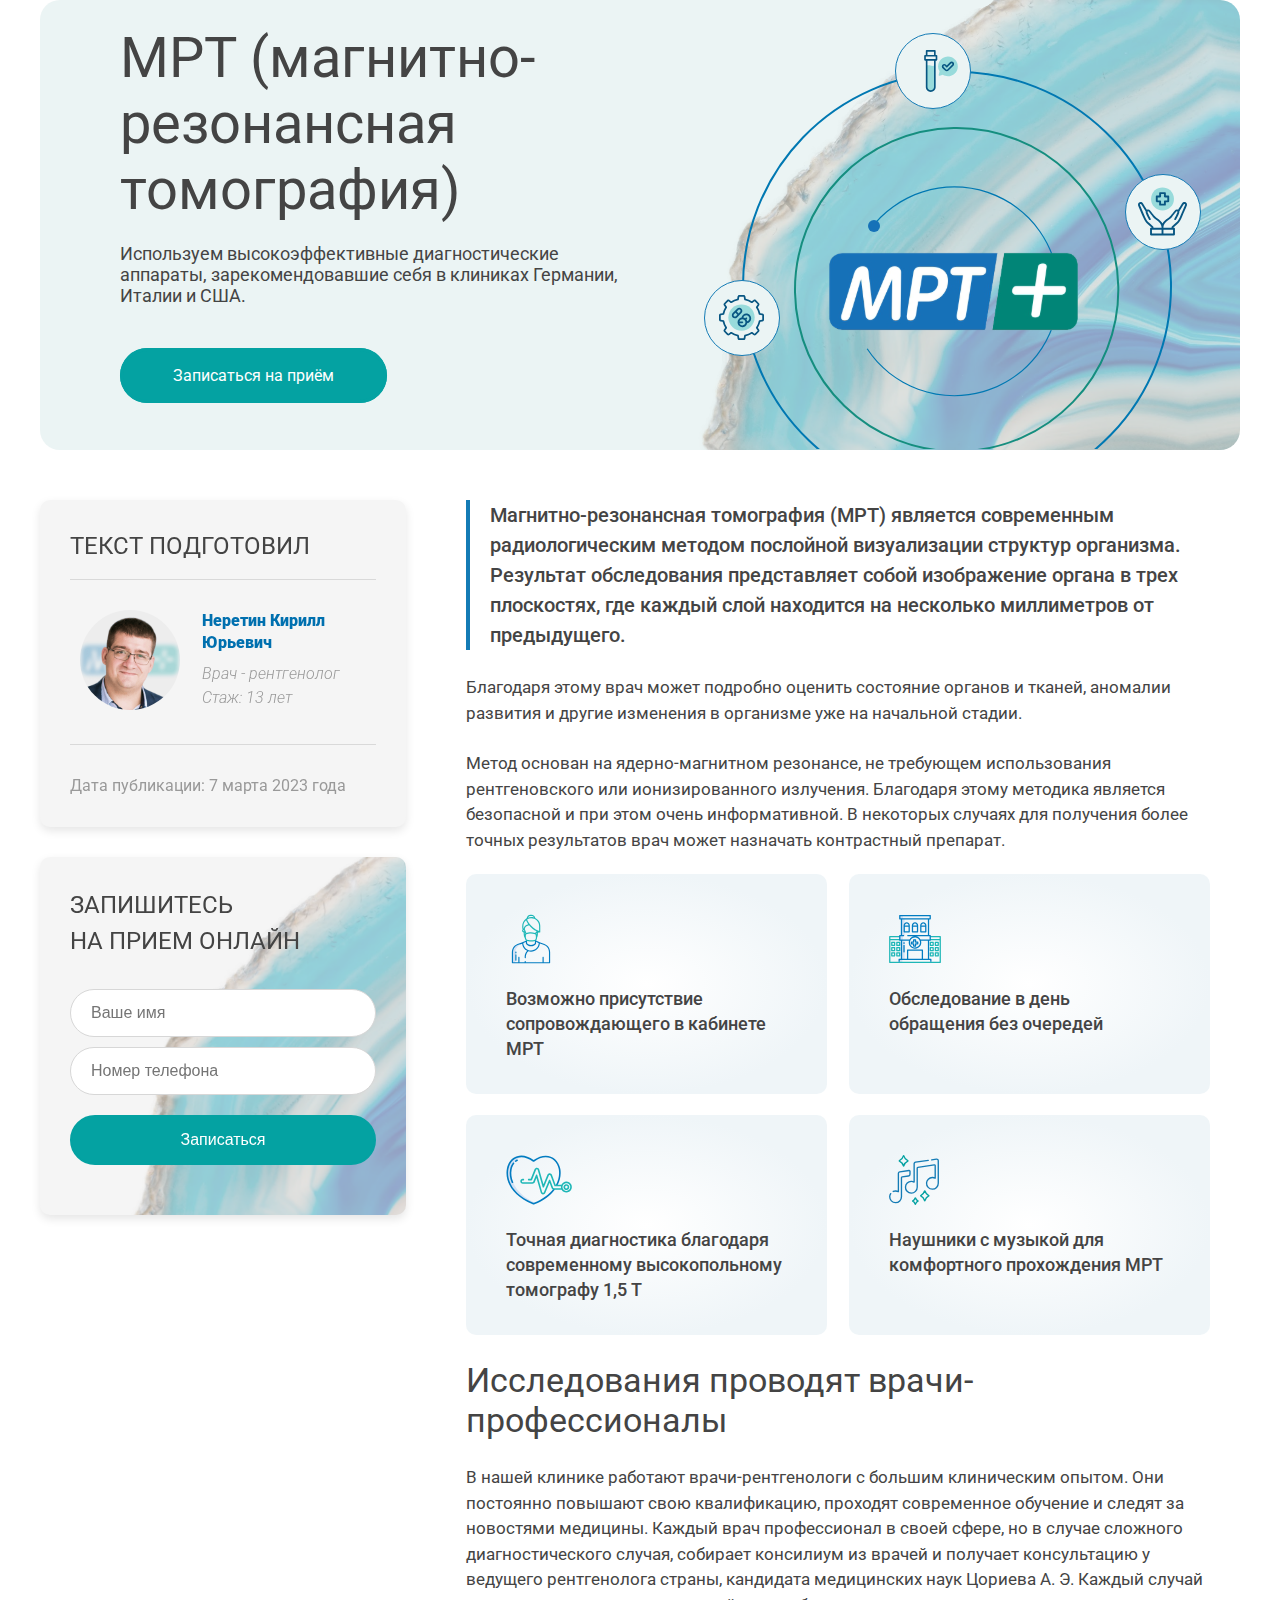
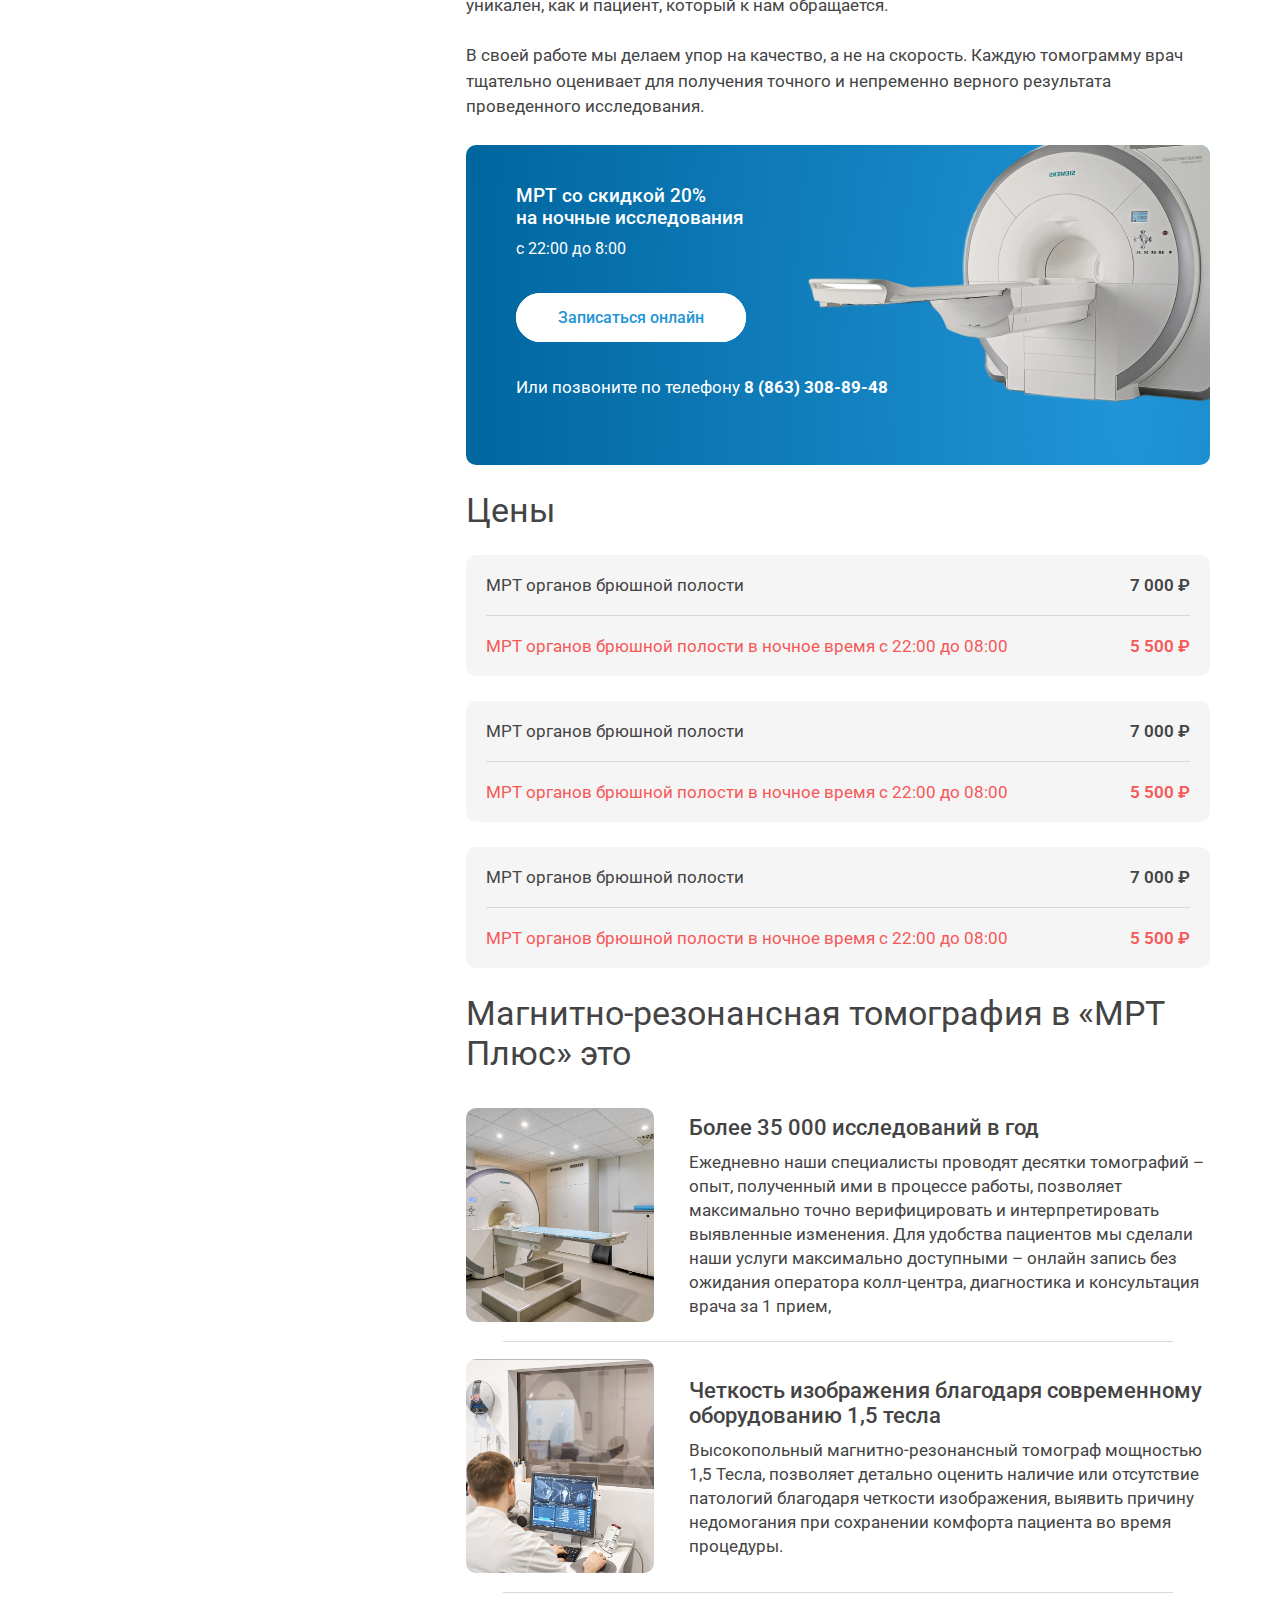
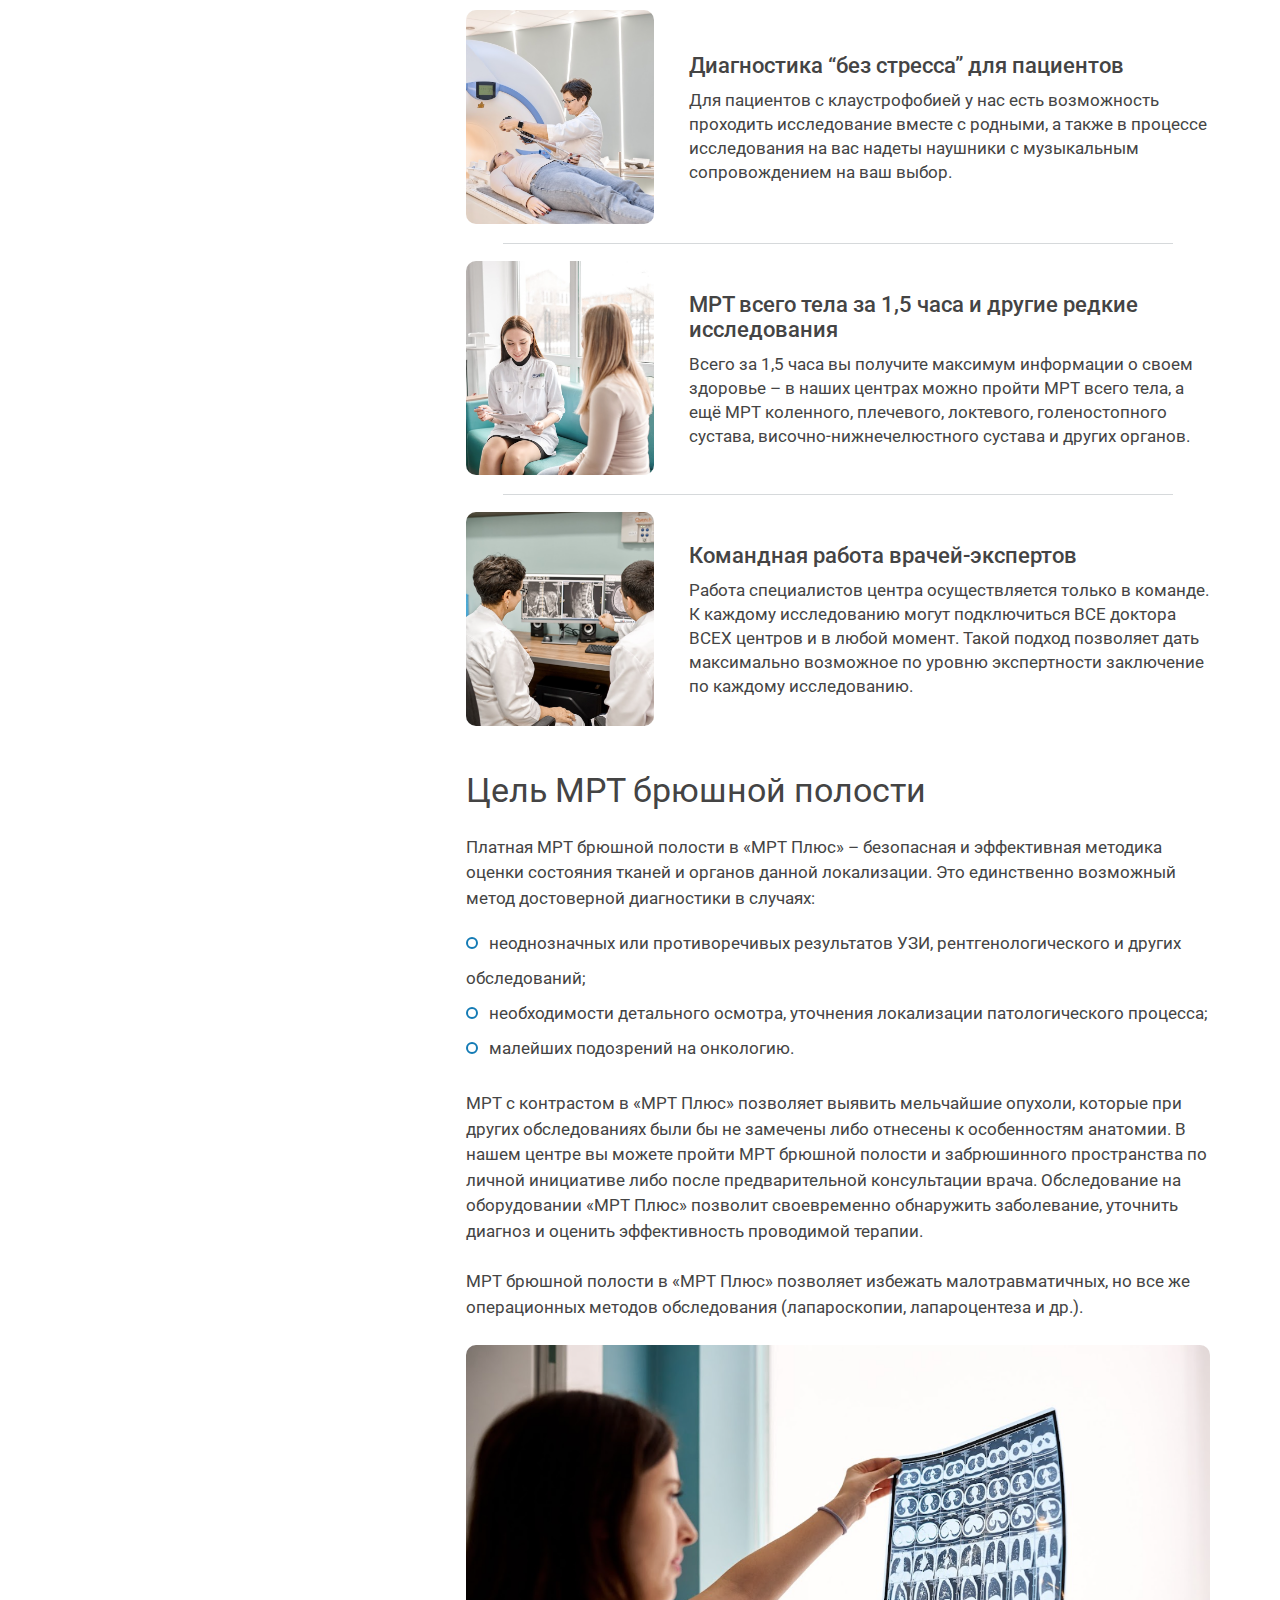
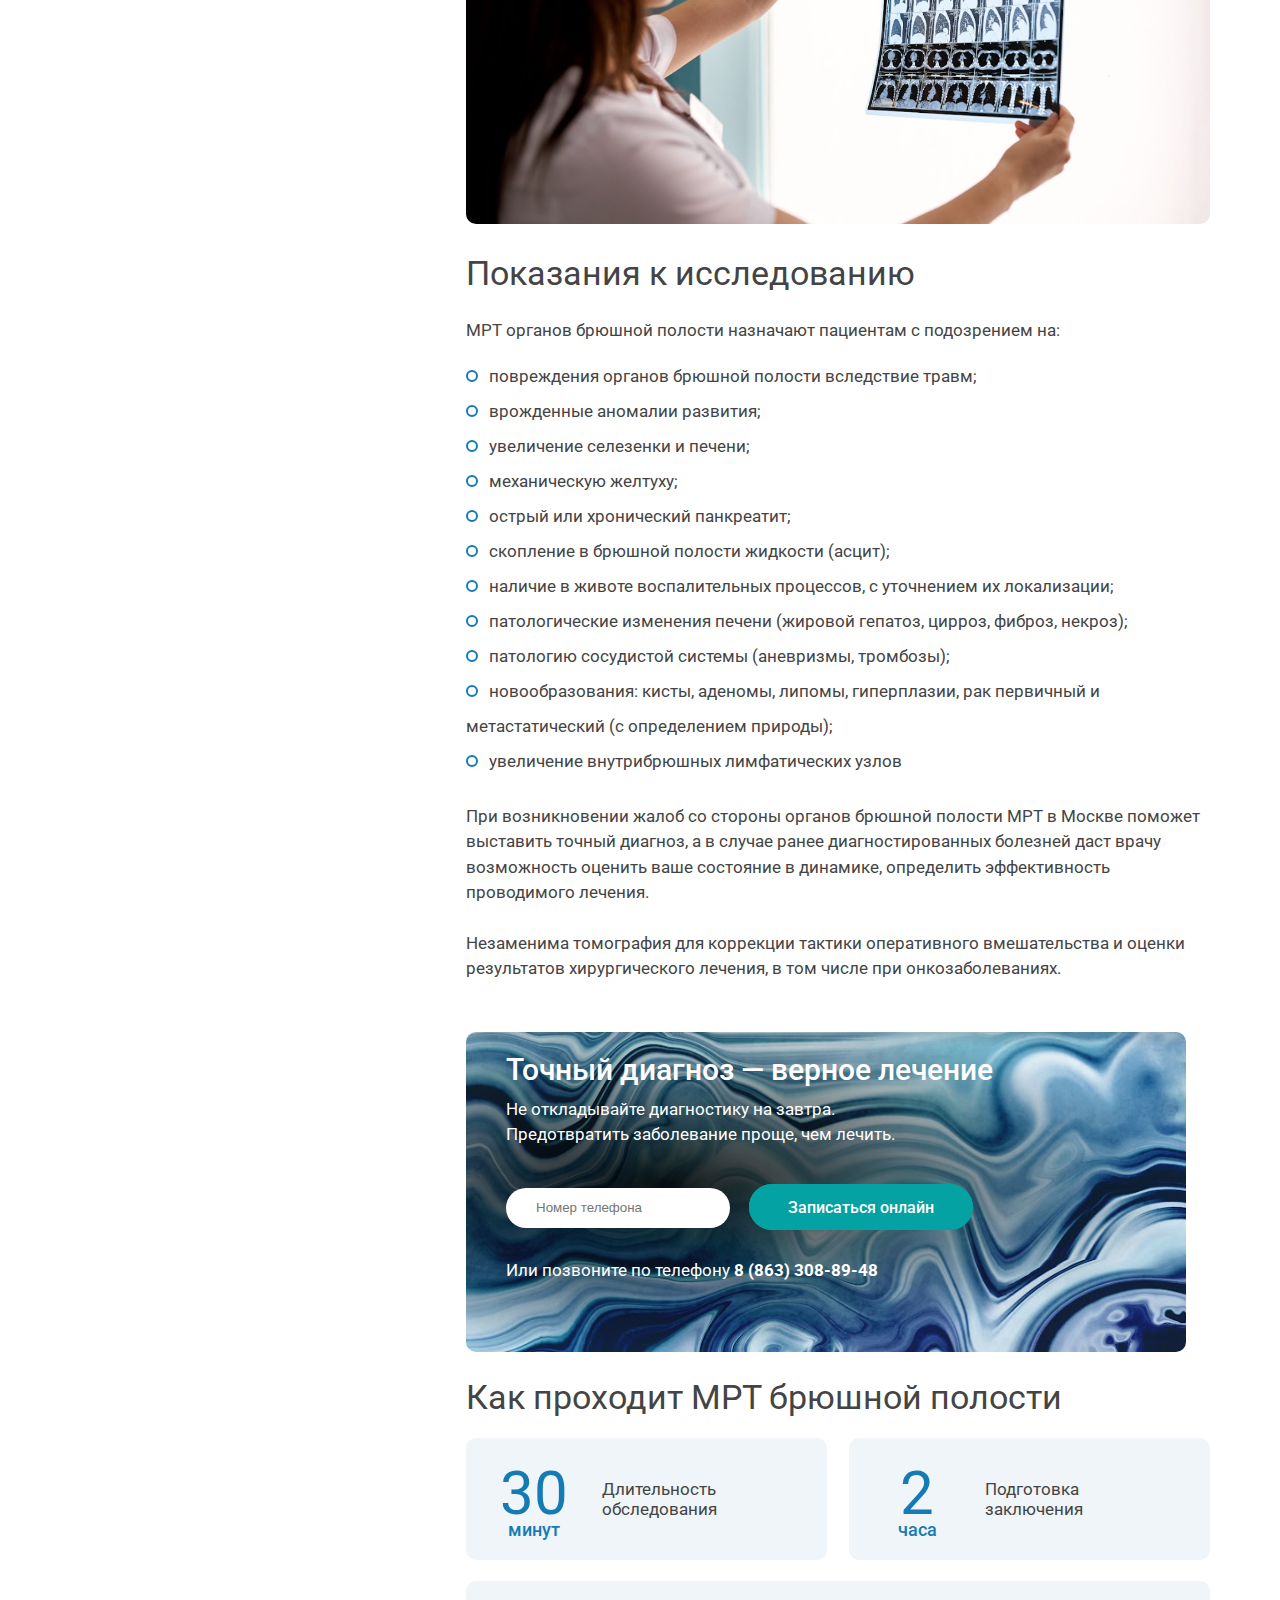
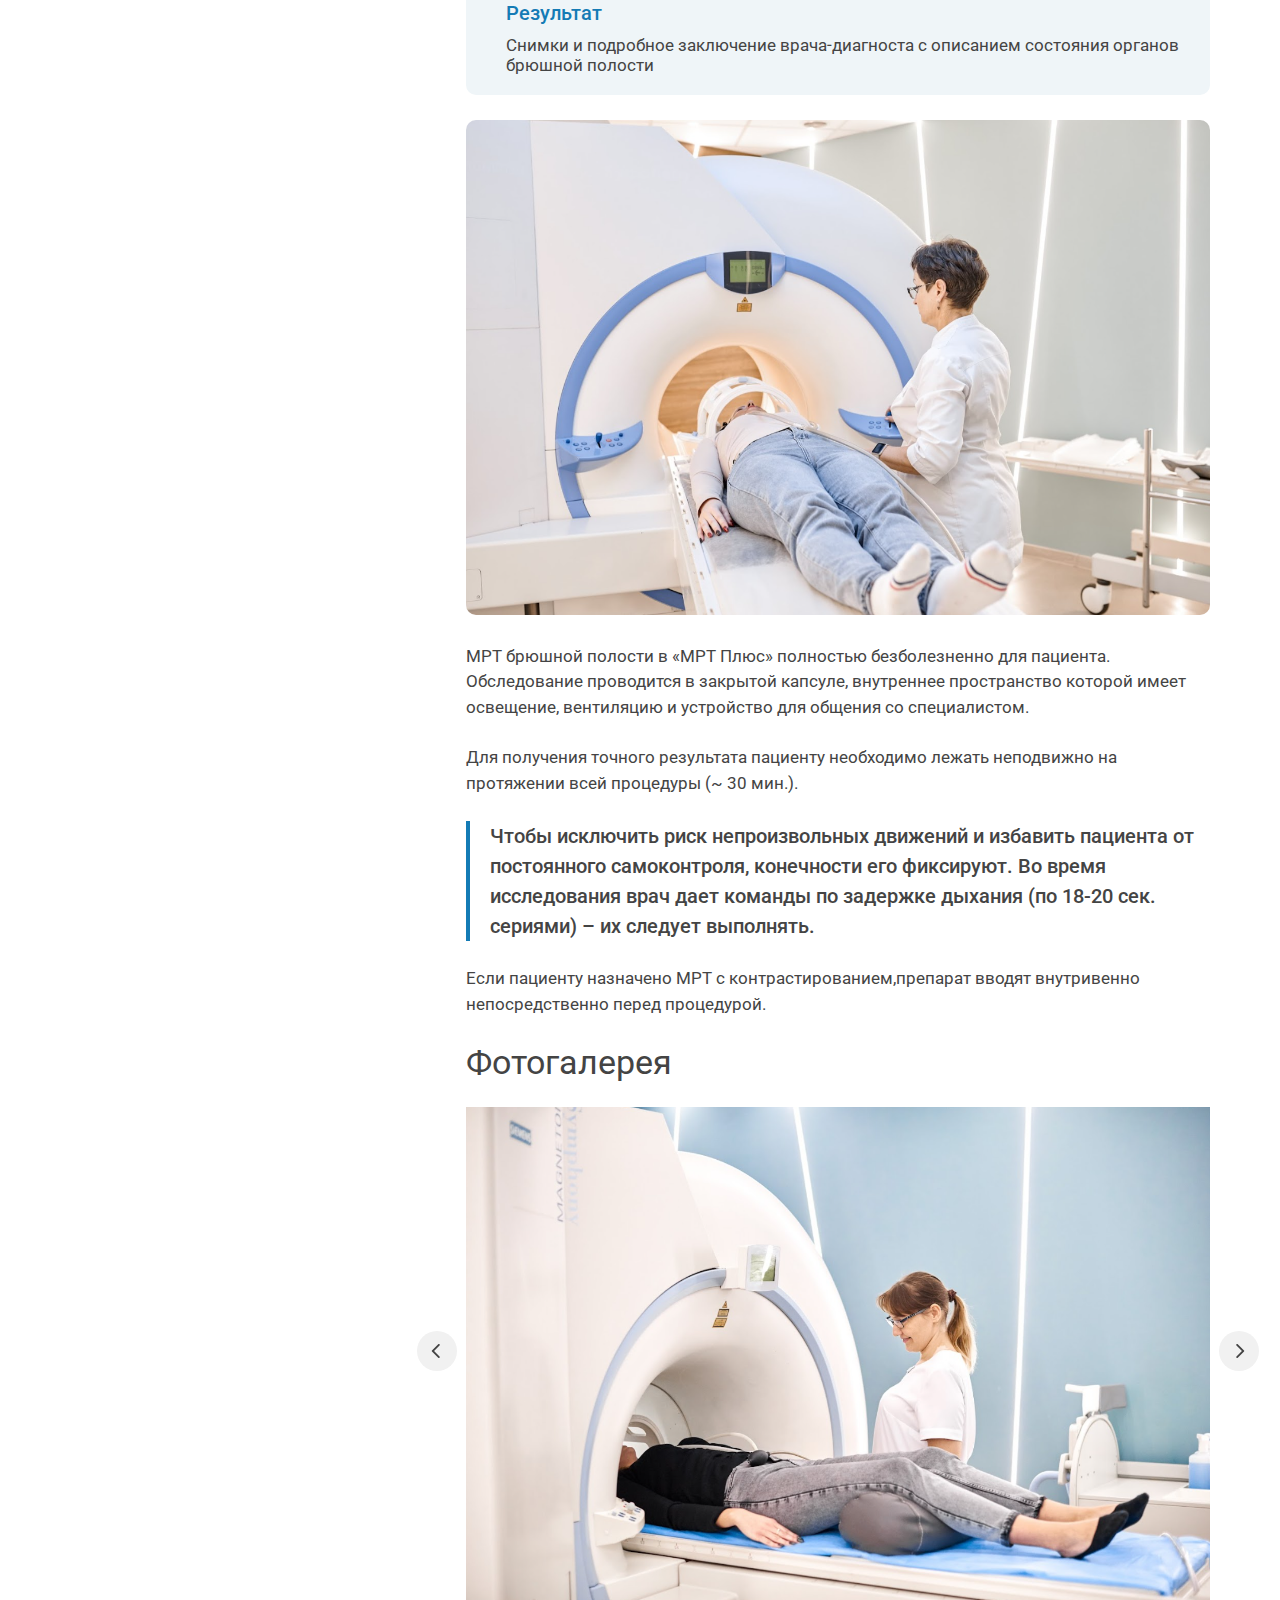
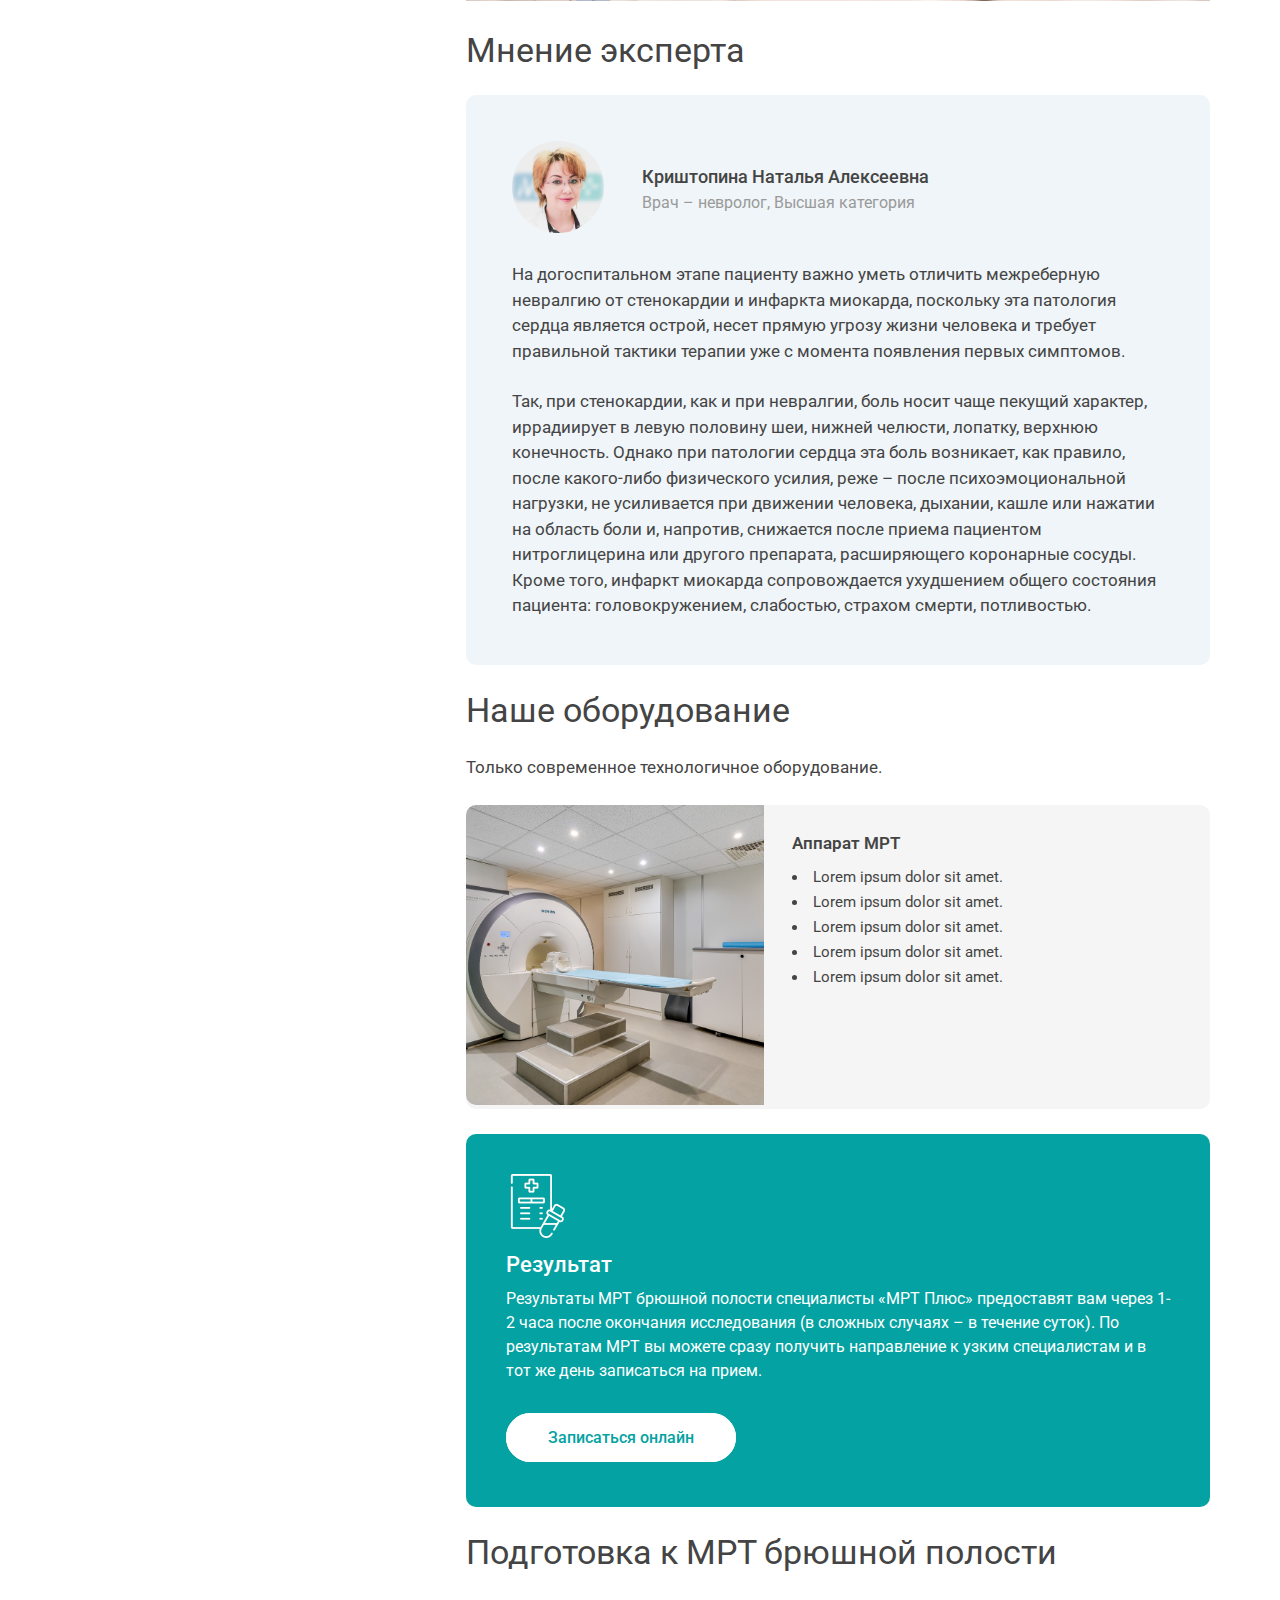
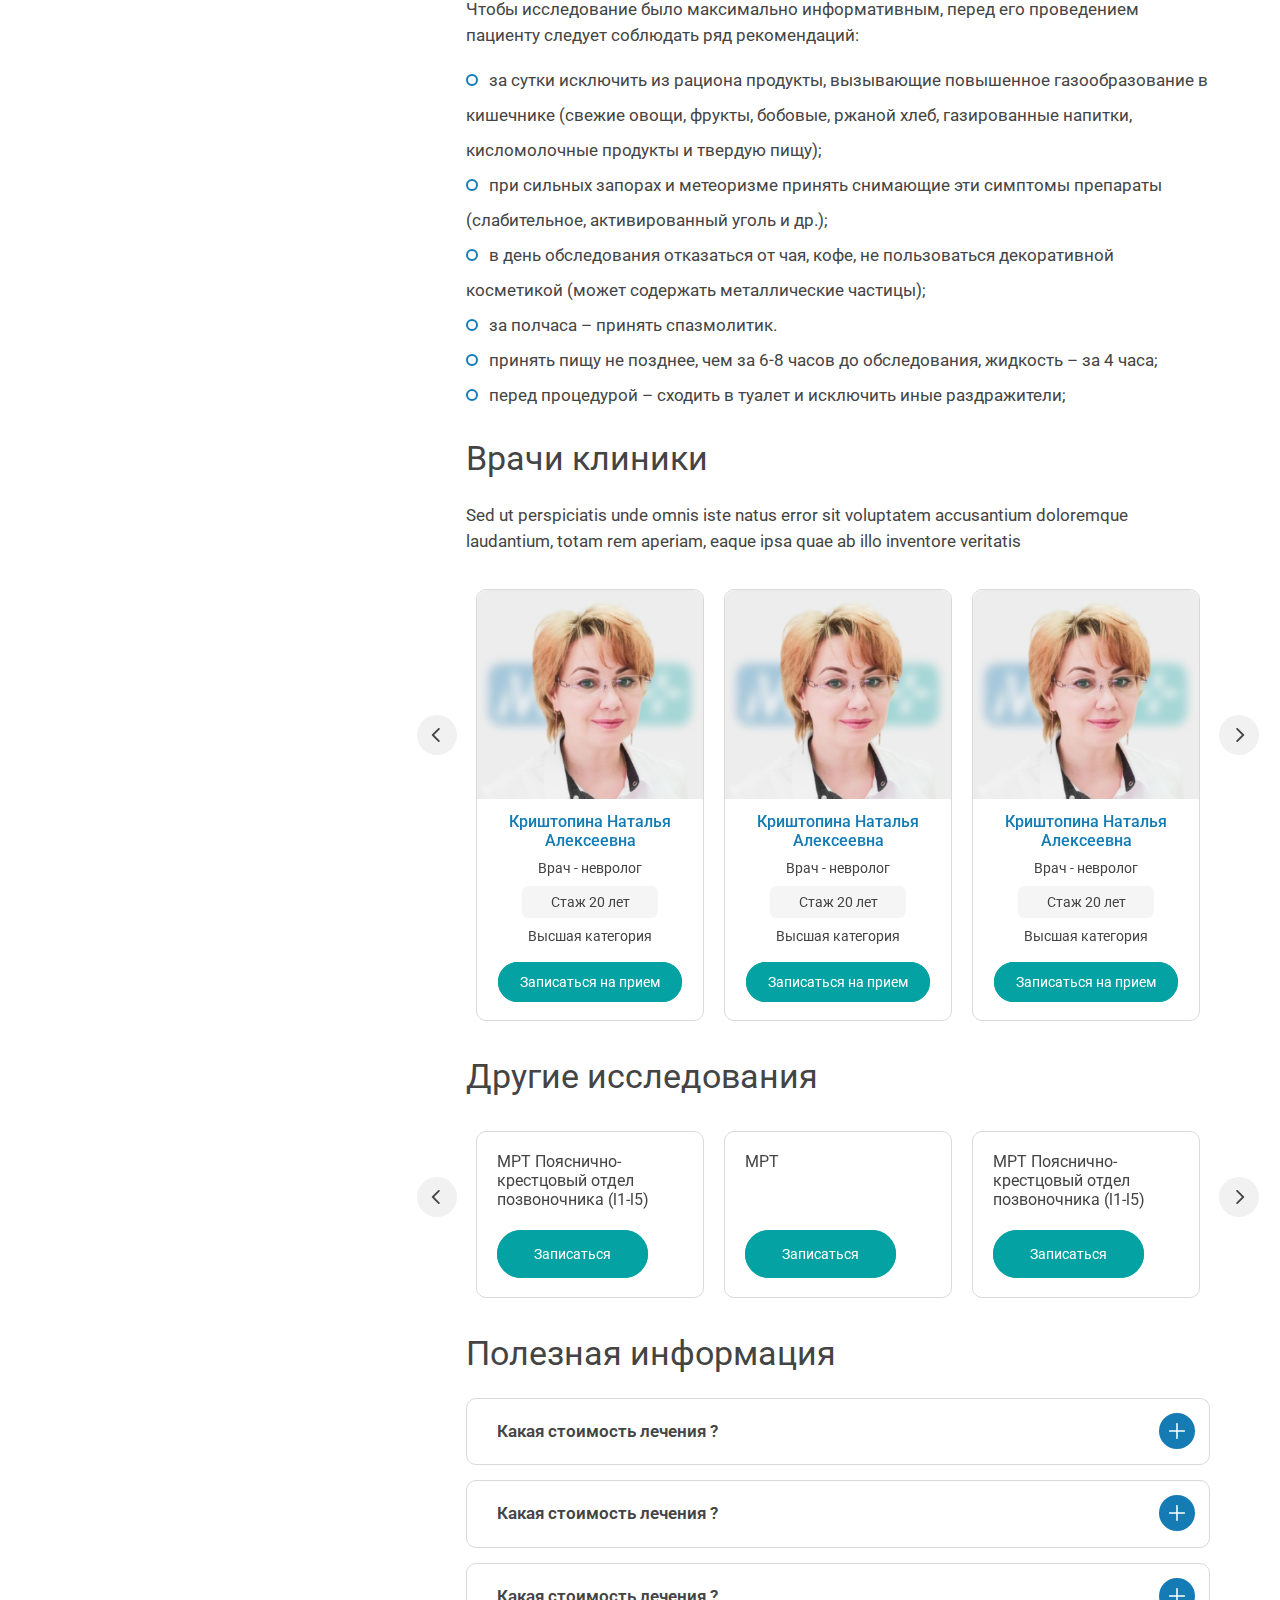
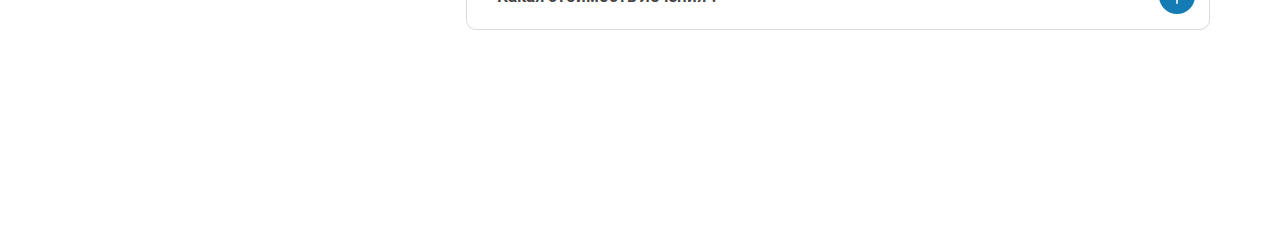
==== commit 3d1a58a3: "fin" ====
--- a/mrt.html
+++ b/mrt.html
@@ -739,7 +739,53 @@
                         Полезная информация
                     </h3>
                 </div>
-
+                <div class="helpful-information">
+                    <div class="helpful-information_element">
+                        <div class="helpful-information_element_img">
+                            <img src="img/cross.svg">
+                        </div>
+
+                        <h3>
+                            Какая стоимость лечения ?
+                        </h3>
+                        <p>
+                            Sed ut perspiciatis unde omnis iste natus error sit voluptatem accusantium doloremque
+                            laudantium, totam rem aperiam, eaque ipsa quae ab illo inventore veritatis et quasi
+                            architecto beatae vitae dicta sunt explicabo. Nemo enim ipsam voluptatem quia voluptas sit
+                            aspernatur aut odit aut fugit, sed quia consequuntur magni dolores
+                        </p>
+                    </div>
+                    <div class="helpful-information_element">
+                        <div class="helpful-information_element_img">
+                            <img src="img/cross.svg">
+                        </div>
+
+                        <h3>
+                            Какая стоимость лечения ?
+                        </h3>
+                        <p>
+                            Sed ut perspiciatis unde omnis iste natus error sit voluptatem accusantium doloremque
+                            laudantium, totam rem aperiam, eaque ipsa quae ab illo inventore veritatis et quasi
+                            architecto beatae vitae dicta sunt explicabo. Nemo enim ipsam voluptatem quia voluptas sit
+                            aspernatur aut odit aut fugit, sed quia consequuntur magni dolores
+                        </p>
+                    </div>
+                    <div class="helpful-information_element">
+                        <div class="helpful-information_element_img">
+                            <img src="img/cross.svg">
+                        </div>
+
+                        <h3>
+                            Какая стоимость лечения ?
+                        </h3>
+                        <p>
+                            Sed ut perspiciatis unde omnis iste natus error sit voluptatem accusantium doloremque
+                            laudantium, totam rem aperiam, eaque ipsa quae ab illo inventore veritatis et quasi
+                            architecto beatae vitae dicta sunt explicabo. Nemo enim ipsam voluptatem quia voluptas sit
+                            aspernatur aut odit aut fugit, sed quia consequuntur magni dolores
+                        </p>
+                    </div>
+                </div>
 
             </div>
         </div>
--- a/css/styles.css
+++ b/css/styles.css
@@ -2010,4 +2010,59 @@
   background-color: #04A2A2;
   border: 2px solid #04A2A2;
   border-radius: 50px;
+}
+
+.helpful-information {
+  margin-top: 25px;
+}
+.helpful-information_element {
+  margin-top: 15px;
+  padding: 20px 30px;
+  border: 1px solid #D9D9D9;
+  border-radius: 10px;
+  transition: 0.3s;
+}
+.helpful-information_element h3 {
+  font-weight: 600;
+  font-size: 17px;
+  line-height: 150%;
+  padding-right: 30px;
+}
+.helpful-information_element p {
+  font-size: 16px;
+  line-height: 24px;
+  display: none;
+  transition: 0.3s;
+}
+.helpful-information_element_img {
+  height: 0px;
+}
+.helpful-information_element_img .active {
+  transform: rotate(45deg);
+  transition: 0.3s;
+}
+.helpful-information_element_img img {
+  position: relative;
+  right: -97%;
+  top: -6px;
+  transition: 0.3s;
+}
+@media (max-width: 800px) {
+  .helpful-information_element_img img {
+    right: -96%;
+  }
+}
+@media (max-width: 500px) {
+  .helpful-information_element_img img {
+    right: -95%;
+  }
+}
+.helpful-information_element_img img:hover {
+  cursor: pointer;
+}
+.helpful-information .active_element {
+  border: 1px solid #147BB5;
+}
+.helpful-information .active_element p {
+  display: block;
 }